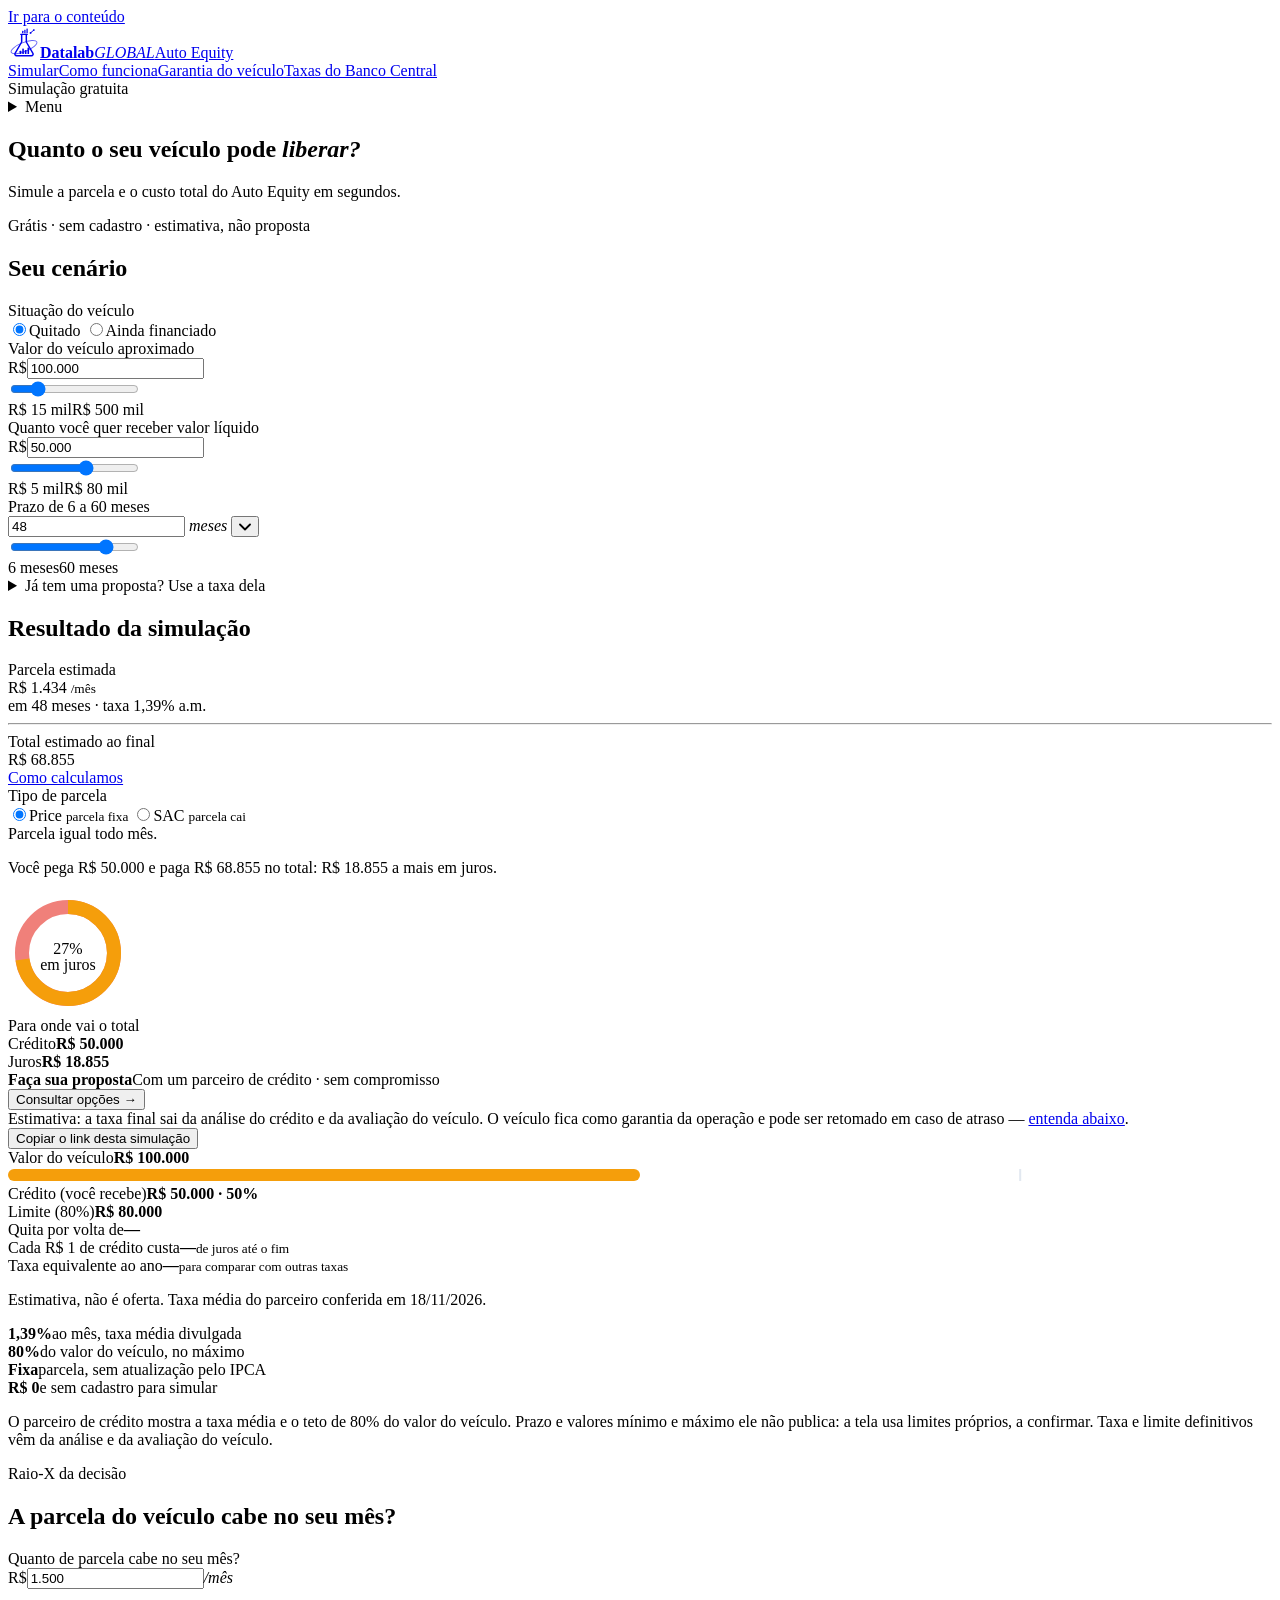
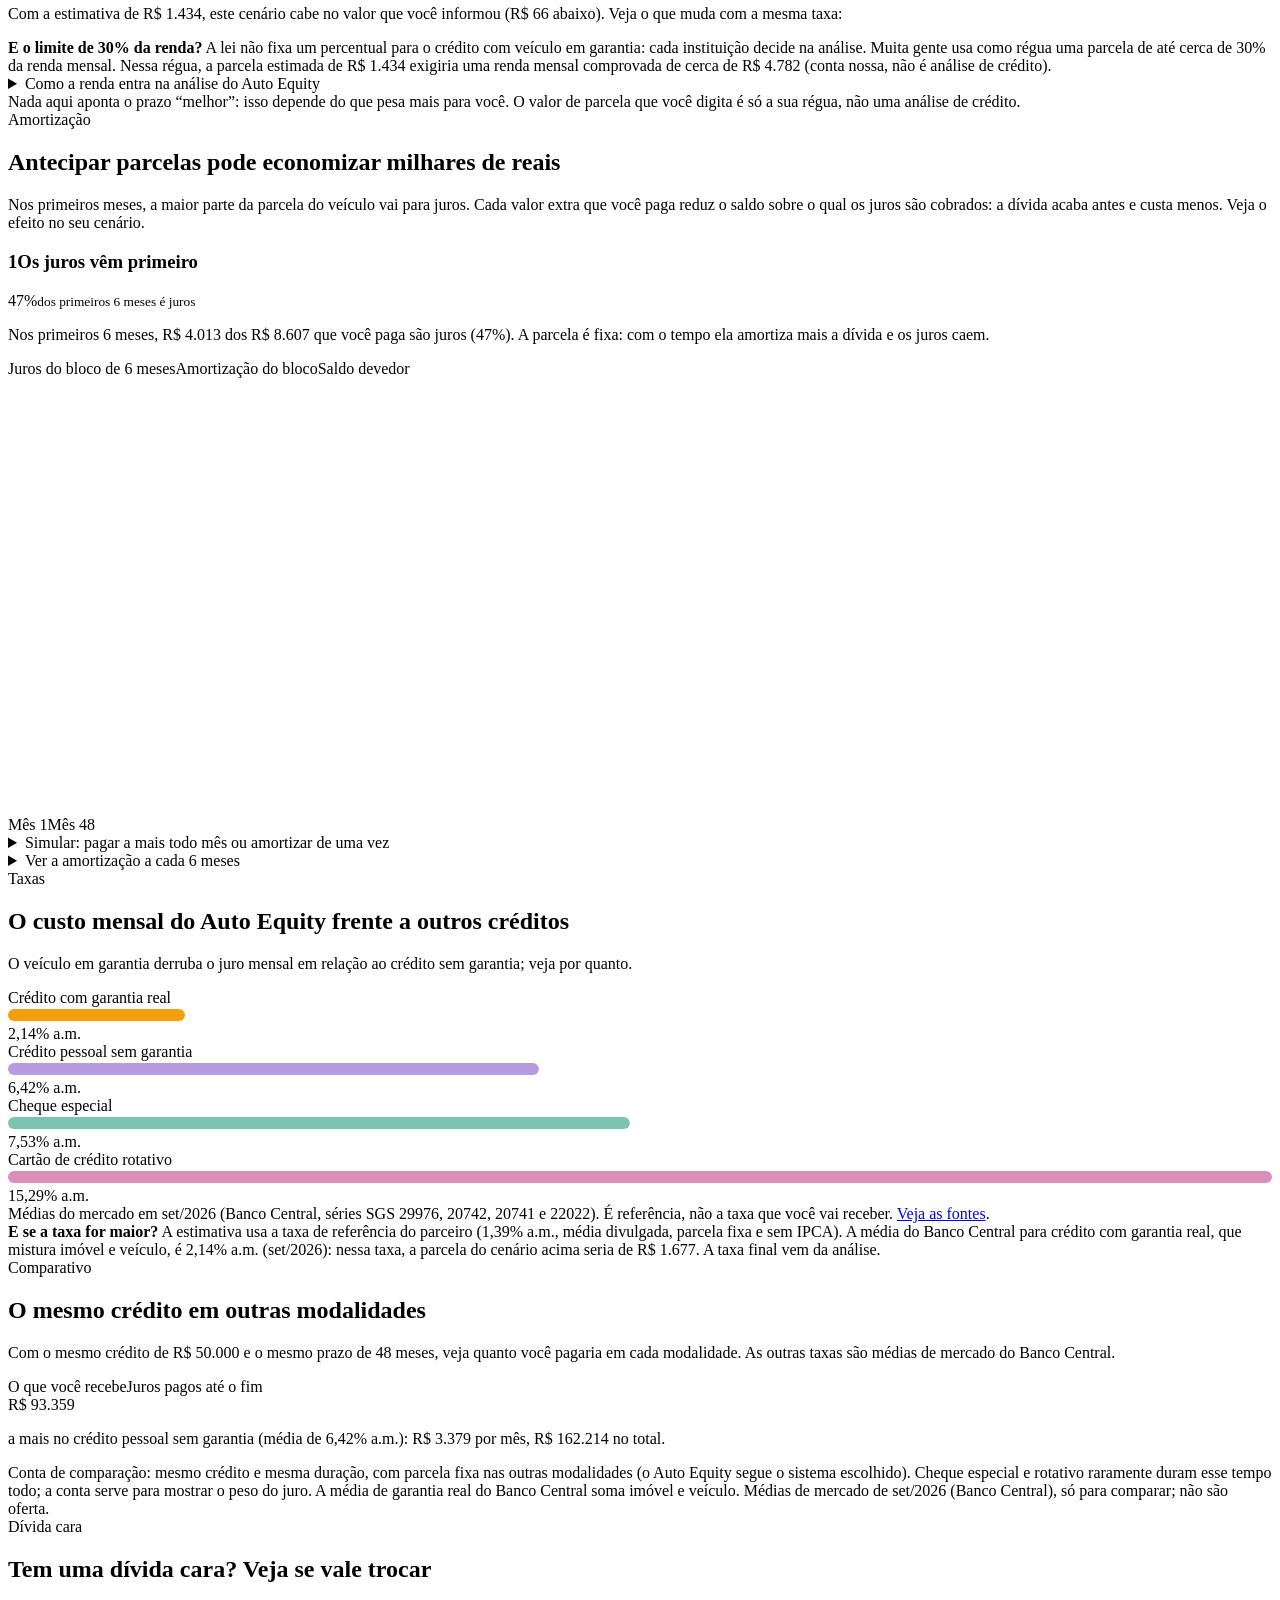
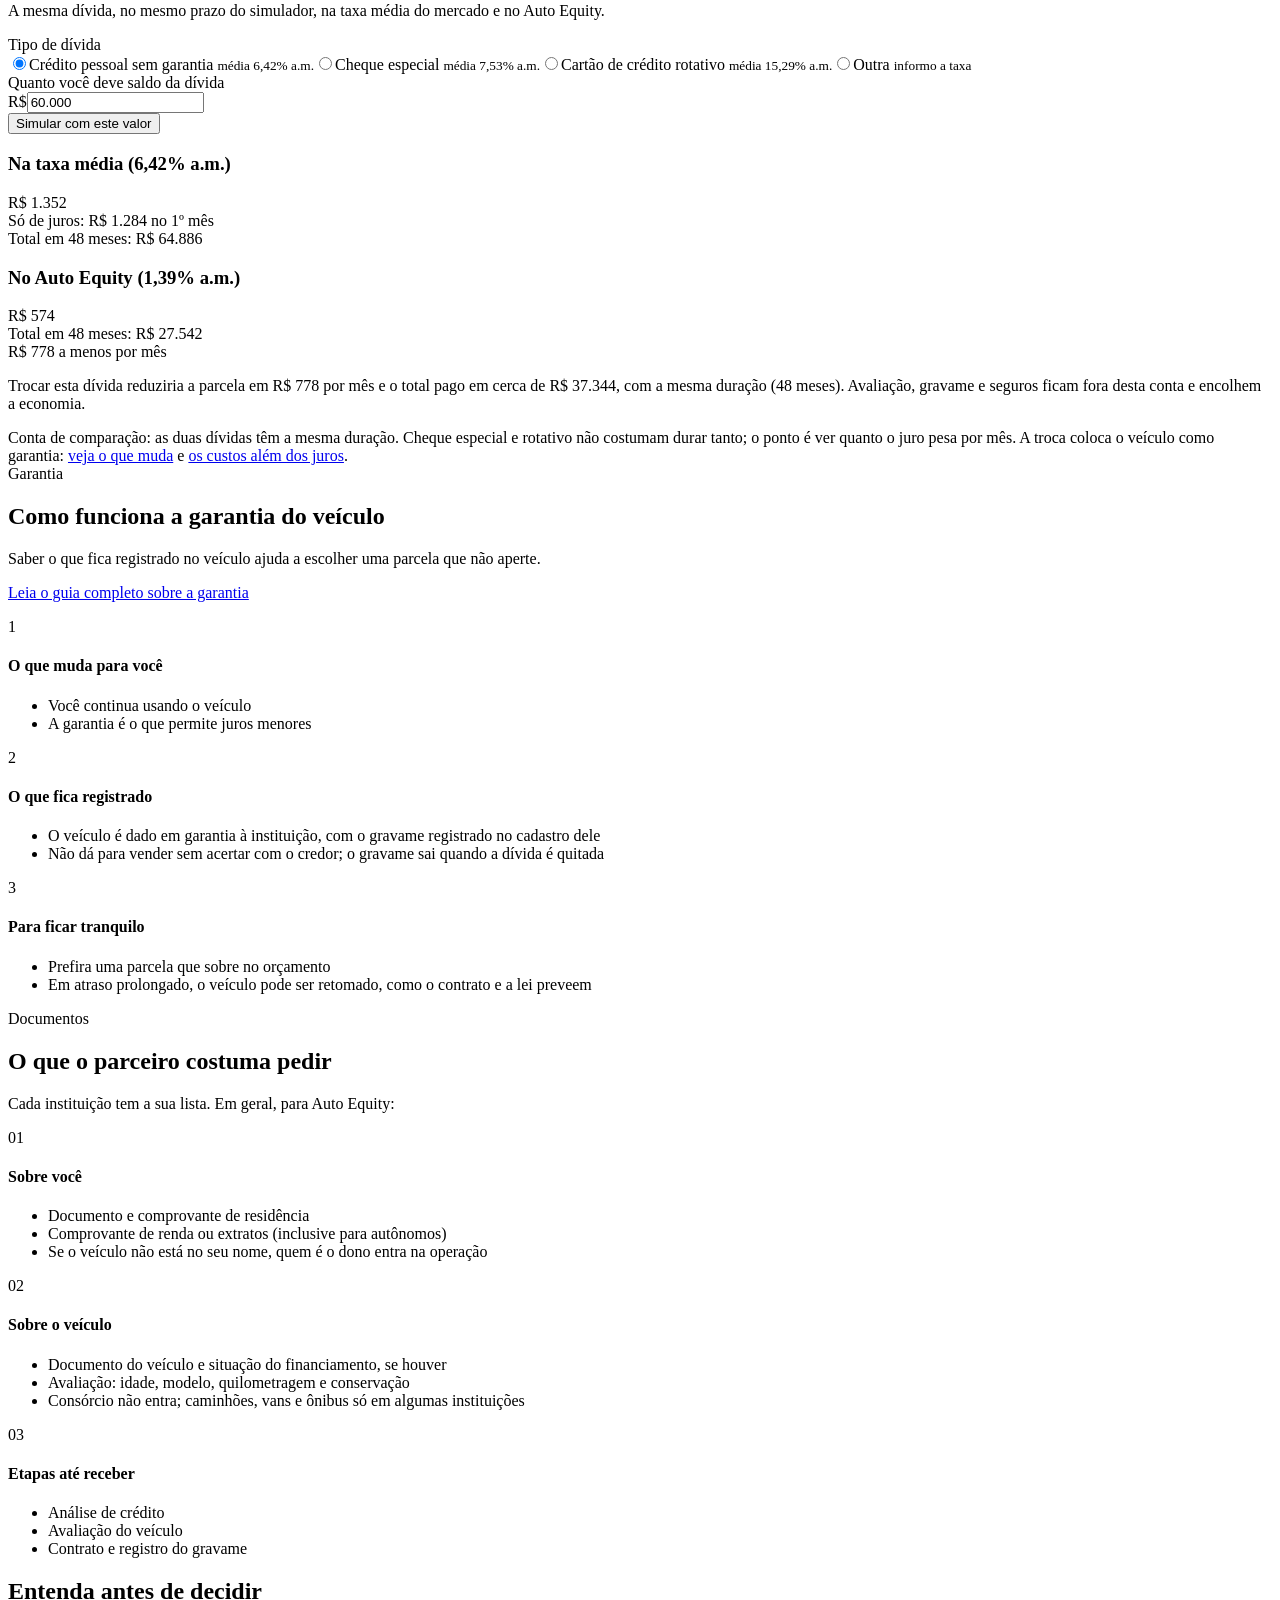
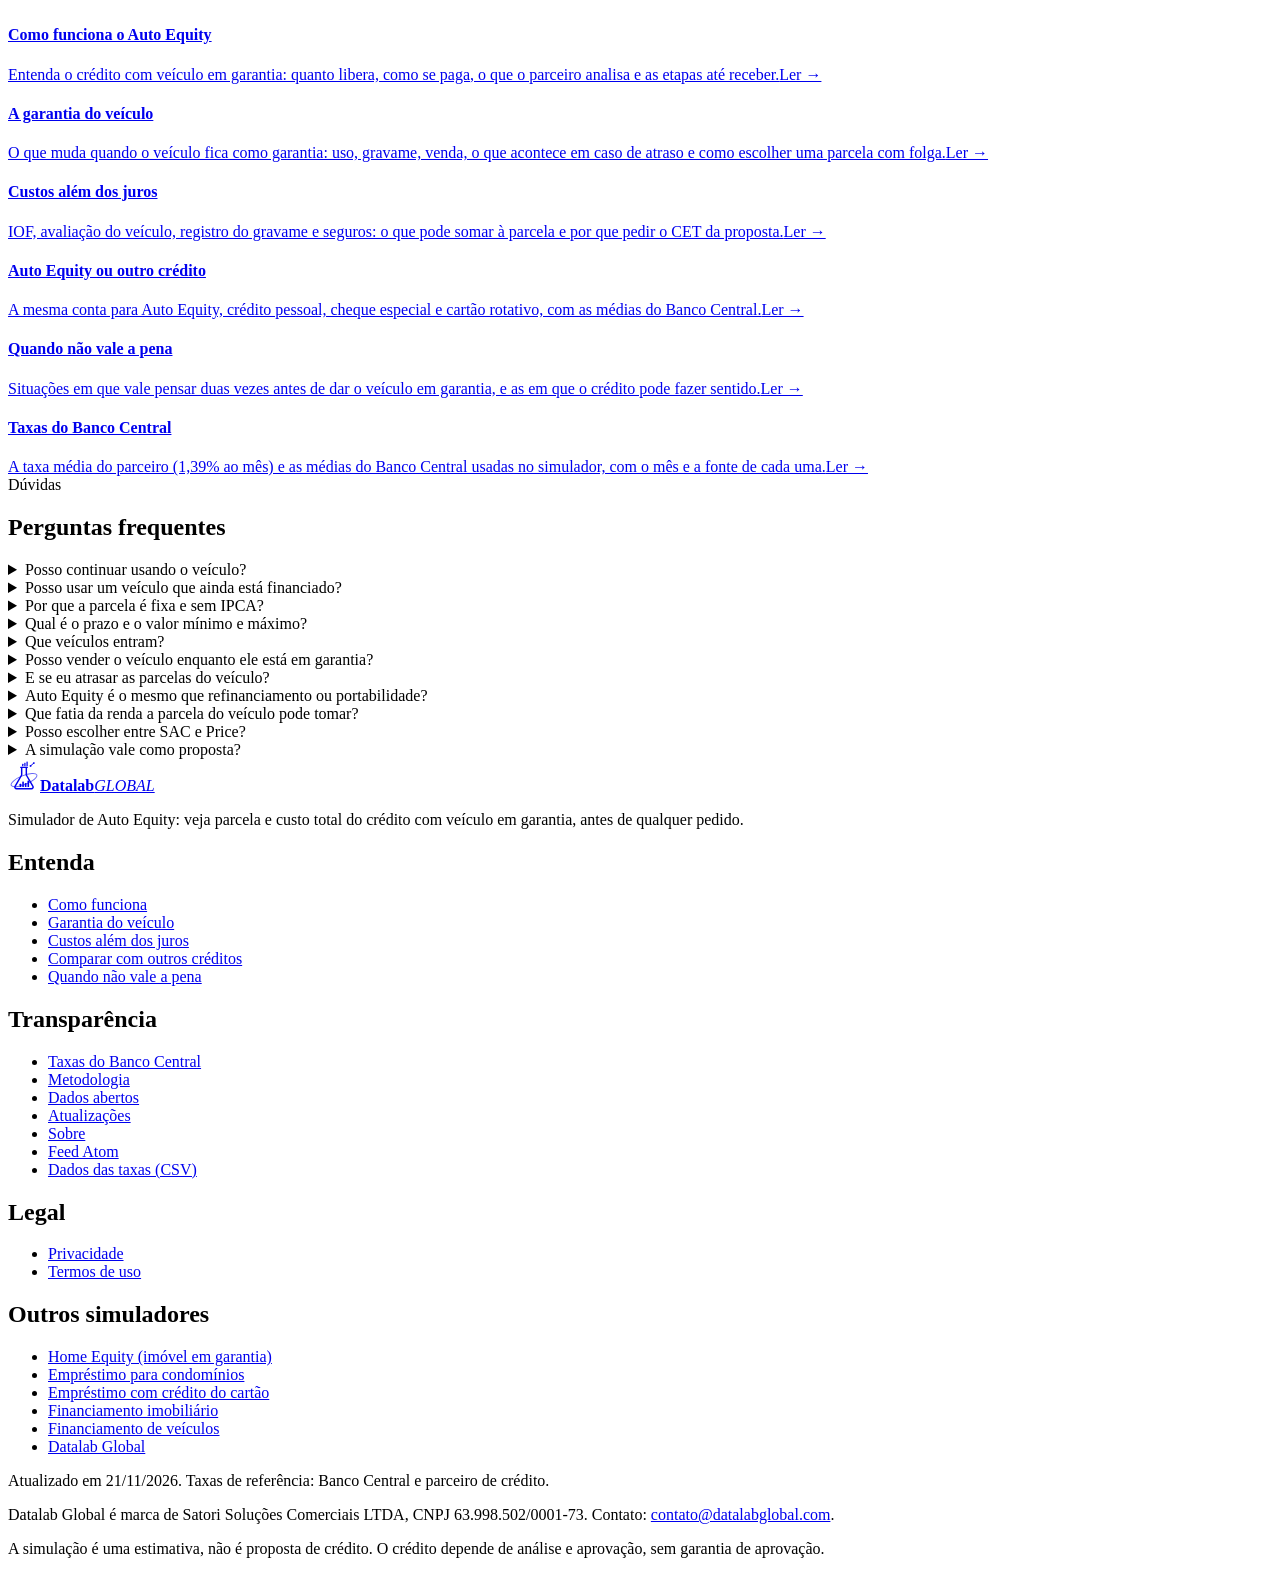
==== paginas_seo/index.html @ 66888e57 "Cabecalho: logo leva ao site principal e rotulo do produto leva a home do simulador Co-Authored-By: " ====
<!doctype html>
<html lang="pt-BR">
<head>
<meta charset="utf-8">
<meta name="viewport" content="width=device-width, initial-scale=1">
<title>Auto Equity: simule a parcela com seu veículo em garantia</title>
<meta name="description" content="Simule o Auto Equity (crédito com veículo em garantia): veja a parcela e o custo total estimados, até 80% do valor do veículo, parcela fixa. Grátis e sem cadastro.">
<meta name="robots" content="index,follow,max-image-preview:large">
<link rel="canonical" href="https://autoequity.datalabglobal.com/">
<link rel="icon" href="/favicon.ico?v=f9ea6b921e" sizes="any">
<link rel="icon" href="/favicon-32.png?v=f9ea6b921e" type="image/png" sizes="32x32">
<link rel="apple-touch-icon" href="/apple-touch-icon.png?v=f9ea6b921e">
<meta property="og:type" content="website">
<meta property="og:locale" content="pt_BR">
<meta property="og:site_name" content="Datalab Global">
<meta property="og:title" content="Auto Equity: simule a parcela com seu veículo em garantia">
<meta property="og:description" content="Simule o Auto Equity (crédito com veículo em garantia): veja a parcela e o custo total estimados, até 80% do valor do veículo, parcela fixa. Grátis e sem cadastro.">
<meta property="og:url" content="https://autoequity.datalabglobal.com/">
<meta property="og:image" content="https://autoequity.datalabglobal.com/og-image.png?v=e1bbc635d4">
<meta name="twitter:card" content="summary_large_image">
<meta name="twitter:title" content="Auto Equity: simule a parcela com seu veículo em garantia">
<meta name="twitter:description" content="Simule o Auto Equity (crédito com veículo em garantia): veja a parcela e o custo total estimados, até 80% do valor do veículo, parcela fixa. Grátis e sem cadastro.">
<meta name="twitter:image" content="https://autoequity.datalabglobal.com/og-image.png?v=e1bbc635d4">
<meta name="theme-color" content="#020617">
<link rel="preload" href="/fonts/playfair-display-latin.woff2" as="font" type="font/woff2" crossorigin>
<link rel="preload" href="/fonts/inter-latin.woff2" as="font" type="font/woff2" crossorigin>
<link rel="stylesheet" href="/styles.css?v=9fdbcbeb97">
<link rel="alternate" type="application/atom+xml" title="Auto Equity — Datalab Global" href="/feed.xml">
<script type="application/ld+json">{"@context": "https://schema.org", "@graph": [{"@type": "Organization", "@id": "https://autoequity.datalabglobal.com/#organizacao", "name": "Datalab Global", "legalName": "Satori Soluções Comerciais LTDA", "taxID": "63.998.502/0001-73", "url": "https://www.datalabglobal.com/", "email": "contato@datalabglobal.com", "logo": {"@type": "ImageObject", "url": "https://autoequity.datalabglobal.com/apple-touch-icon.png", "width": 180, "height": 180}}, {"@type": "WebSite", "@id": "https://autoequity.datalabglobal.com/#site", "url": "https://autoequity.datalabglobal.com/", "name": "Auto Equity — Datalab Global", "inLanguage": "pt-BR", "publisher": {"@id": "https://autoequity.datalabglobal.com/#organizacao"}}, {"@type": "WebApplication", "@id": "https://autoequity.datalabglobal.com/#app", "url": "https://autoequity.datalabglobal.com/", "name": "Simulador de Auto Equity", "description": "Simule o Auto Equity (crédito com veículo em garantia): veja a parcela e o custo total estimados, até 80% do valor do veículo, parcela fixa. Grátis e sem cadastro.", "inLanguage": "pt-BR", "applicationCategory": "FinanceApplication", "operatingSystem": "Any", "browserRequirements": "Requires JavaScript", "isAccessibleForFree": true, "offers": {"@type": "Offer", "price": "0", "priceCurrency": "BRL"}, "publisher": {"@id": "https://autoequity.datalabglobal.com/#organizacao"}}]}</script>
<script type="application/ld+json">{"@context": "https://schema.org", "@type": "FAQPage", "mainEntity": [{"@type": "Question", "name": "Posso continuar usando o veículo?", "acceptedAnswer": {"@type": "Answer", "text": "Sim. No Auto Equity o veículo fica como garantia, mas você continua usando: dirigindo, trabalhando com ele, conforme o contrato. O que muda é o registro da garantia (o gravame) no cadastro do veículo, que sai quando a dívida é quitada. Veja como funciona a garantia."}}, {"@type": "Question", "name": "Posso usar um veículo que ainda está financiado?", "acceptedAnswer": {"@type": "Answer", "text": "Em geral é possível, conforme a instituição: o novo crédito liquida o financiamento do carro e o que sobra fica com você. Por isso o simulador tem a opção \"Ainda financiado\": o saldo entra no total do crédito e conta para o limite de 80% do valor do veículo. Veículo de consórcio não entra."}}, {"@type": "Question", "name": "Por que a parcela é fixa e sem IPCA?", "acceptedAnswer": {"@type": "Answer", "text": "Porque o simulador parte da taxa média que o parceiro divulga para veículo em garantia, 1,39% ao mês, que não vem somada ao IPCA. A parcela é igual do primeiro ao último mês (tabela Price). A proposta real traz a taxa, o sistema e o CET: confira lá, porque a taxa que você recebe pode ser menor ou maior que a média."}}, {"@type": "Question", "name": "Qual é o prazo e o valor mínimo e máximo?", "acceptedAnswer": {"@type": "Answer", "text": "O parceiro não divulga o prazo máximo nem o valor mínimo e máximo do crédito. Por isso a tela usa limites conservadores, só da interface e a confirmar: prazo de 6 a 60 meses e crédito de R$ 5.000 a R$ 200.000. A proposta mostra o que vale para o seu caso."}}, {"@type": "Question", "name": "Que veículos entram?", "acceptedAnswer": {"@type": "Answer", "text": "Quem decide é a instituição, na avaliação: idade, modelo, quilometragem e conservação mudam o valor e o limite. Veículo de consórcio não entra, e caminhões, vans e ônibus só são aceitos por algumas instituições."}}, {"@type": "Question", "name": "Posso vender o veículo enquanto ele está em garantia?", "acceptedAnswer": {"@type": "Answer", "text": "Não sem acertar antes com o credor: o gravame impede a transferência normal. Para vender, em geral é preciso quitar a dívida ou combinar a troca da garantia com a instituição. Veja a garantia do veículo."}}, {"@type": "Question", "name": "E se eu atrasar as parcelas do veículo?", "acceptedAnswer": {"@type": "Answer", "text": "Cada dia de atraso gera os encargos do contrato e, se a dívida não for regularizada, a lei prevê um procedimento que pode chegar à retomada e à venda do veículo dado em garantia. Por isso a parcela deve sobrar no orçamento, e não apenas caber. Detalhes em Garantia do veículo."}}, {"@type": "Question", "name": "Auto Equity é o mesmo que refinanciamento ou portabilidade?", "acceptedAnswer": {"@type": "Answer", "text": "Não. No refinanciamento do veículo, o novo crédito quita o saldo do financiamento e libera a diferença; é o que a opção \"Ainda financiado\" do simulador calcula. Portabilidade é transferir uma dívida que já existe para outro credor, normalmente em busca de taxa menor. Já o Auto Equity, também chamado de empréstimo com garantia de veículo, é um crédito novo com o veículo em garantia. Veja a comparação."}}, {"@type": "Question", "name": "Que fatia da renda a parcela do veículo pode tomar?", "acceptedAnswer": {"@type": "Answer", "text": "A lei não fixa um percentual para o crédito com veículo em garantia: cada instituição decide na análise de crédito, e o parceiro não divulga o dele. Muita gente usa como régua uma parcela de até cerca de 30% da renda mensal. Entram na conta a renda comprovada, outras dívidas, o histórico de crédito e a avaliação do veículo. Veja como funciona."}}, {"@type": "Question", "name": "Posso escolher entre SAC e Price?", "acceptedAnswer": {"@type": "Answer", "text": "Sim, aqui você alterna: no Price a parcela é igual do início ao fim; no SAC ela começa mais alta e diminui mês a mês, e o total de juros é menor. A taxa de referência é a mesma nos dois. Quais sistemas existem de fato, e a que taxa, só a proposta do parceiro diz."}}, {"@type": "Question", "name": "A simulação vale como proposta?", "acceptedAnswer": {"@type": "Answer", "text": "Não. É uma estimativa feita com taxa de referência, sem consultar você nem o veículo. A taxa, o limite e o prazo finais saem da análise de crédito e da avaliação do veículo."}}]}</script>
<script defer src="https://cloud.umami.is/script.js" data-website-id="ba3c0b88-59e8-47dd-866d-0b05e5e7dae9"></script>
</head>
<body>
<a href="#conteudo" class="skip">Ir para o conteúdo</a>
<header class="top">
  <div class="wrap">
    <span class="bk"><a href="https://www.datalabglobal.com/" class="brand" aria-label="Datalab Global, site principal"><span class="tile"><svg viewBox="0 0 44 44" width="32" height="32" fill="none" stroke="currentColor" stroke-linecap="round" stroke-linejoin="round" aria-hidden="true"><ellipse cx="22" cy="29" rx="19" ry="6.2" transform="rotate(-22 22 29)" stroke-width="1.3" opacity=".6"/><path d="M17.5 11.5h9M18.8 11.5V22L9.7 37.6a2.3 2.3 0 0 0 2 3.4h20.6a2.3 2.3 0 0 0 2-3.4L25.2 22V11.5" stroke-width="2"/><g fill="currentColor" stroke="none"><rect x="16" y="34" width="2.2" height="4.6" rx=".6"/><rect x="19.6" y="31" width="2.2" height="7.6" rx=".6"/><rect x="23.2" y="33" width="2.2" height="5.6" rx=".6"/><rect x="26.8" y="29.5" width="2.2" height="9.1" rx=".6"/><rect x="19.4" y="6.6" width="1.7" height="3.4" rx=".5"/><rect x="22.4" y="5" width="1.7" height="5" rx=".5"/><rect x="25.4" y="3.6" width="1.7" height="6.4" rx=".5"/><circle cx="31" cy="9.5" r="1.3"/><circle cx="35.5" cy="5.6" r="1.3"/></g><path d="M31 9.5l4.5-3.9" stroke-width="1.3"/></svg></span><span class="wm"><b>Datalab</b><i>GLOBAL</i></span></a><a href="/" class="prod" aria-label="Auto Equity, página inicial do simulador">Auto Equity</a></span>
    <nav class="m" aria-label="Principal"><a href="/#simulador">Simular</a><a href="/como-funciona">Como funciona</a><a href="/garantia-do-veiculo">Garantia do veículo</a><a href="/taxas-de-referencia">Taxas do Banco Central</a></nav>
    <div class="free"><span class="dot"></span>Simulação gratuita</div>
    <details class="menu">
      <summary>Menu</summary>
      <nav aria-label="Menu"><a href="/#simulador">Simular</a><a href="/como-funciona">Como funciona</a><a href="/garantia-do-veiculo">Garantia do veículo</a><a href="/custos-alem-dos-juros">Custos além dos juros</a><a href="/auto-equity-ou-outro-credito">Comparar com outros créditos</a><a href="/quando-nao-vale-a-pena">Quando não vale a pena</a><a href="/taxas-de-referencia">Taxas do Banco Central</a><a href="/metodologia">Metodologia</a><a href="/dados-abertos">Dados abertos</a><a href="/atualizacoes">Atualizações</a><a href="/sobre">Sobre</a></nav>
    </details>
  </div>
</header>

<main id="conteudo" class="wrap">
  <section class="hero">
    <h1>Quanto o seu veículo pode <em>liberar?</em></h1>
    <p>Simule a parcela e o custo total do Auto Equity em segundos.</p>
    <div class="fine">Grátis · sem cadastro · estimativa, não proposta</div>
  </section>

  <div class="grid" id="simulador">
    <section class="panel" aria-labelledby="t-cenario">
      <h2 id="t-cenario">Seu cenário</h2>
      <div class="f">
        <div class="lb" id="lb-situacao">Situação do veículo</div>
        <div class="seg" role="radiogroup" aria-labelledby="lb-situacao">
          <input type="radio" name="situacao" id="sit-quitado" value="quitado" checked><label for="sit-quitado">Quitado</label>
          <input type="radio" name="situacao" id="sit-financiado" value="financiado"><label for="sit-financiado">Ainda financiado</label>
        </div>
      </div>
      <div class="f">
        <label for="campo-veiculo">Valor do veículo <span>aproximado</span></label>
        <div class="inp"><span class="pre">R$</span><input id="campo-veiculo" type="text" inputmode="numeric" autocomplete="off" value="100.000" class="num"></div>
        <input id="range-veiculo" type="range" aria-label="Valor do veículo, controle deslizante" min="15000" max="500000" step="5000" value="100000">
        <div class="slabel"><span>R$ 15 mil</span><span>R$ 500 mil</span></div>
      </div>
      <div class="f" id="bloco-saldo" hidden>
        <label for="campo-saldo">Saldo devedor do financiamento <span>quanto falta pagar</span></label>
        <div class="inp"><span class="pre">R$</span><input id="campo-saldo" type="text" inputmode="numeric" autocomplete="off" value="0" class="num"></div>
        <div class="hint">Se o carro ainda está financiado, o novo crédito liquida esse saldo e o restante cai na sua conta.</div>
      </div>
      <div class="f">
        <label for="campo-receber">Quanto você quer receber <span>valor líquido</span></label>
        <div class="inp"><span class="pre">R$</span><input id="campo-receber" type="text" inputmode="numeric" autocomplete="off" value="50.000" class="num"></div>
        <input id="range-receber" type="range" aria-label="Quanto você quer receber, controle deslizante" min="5000" max="80000" step="1000" value="50000">
        <div class="slabel"><span id="min-receber">R$ 5 mil</span><span id="max-receber">R$ 80 mil</span></div>
        <div class="hint warn" id="msg-ajuste" hidden></div>
      </div>
      <div class="f">
        <label for="campo-prazo">Prazo <span>de 6 a 60 meses</span></label>
        <div class="inp combo" id="combo-prazo">
          <input id="campo-prazo" type="text" inputmode="numeric" autocomplete="off" value="48" class="num" role="combobox" aria-autocomplete="none" aria-expanded="false" aria-controls="lista-prazo" aria-describedby="msg-prazo" aria-label="Prazo em meses: escolha na lista ou digite">
          <em>meses</em>
          <button type="button" class="caret" id="btn-prazo" aria-label="Abrir a lista de prazos" aria-haspopup="listbox" aria-controls="lista-prazo"><svg viewBox="0 0 12 8" width="12" height="8" aria-hidden="true"><path d="M1 1.5l5 5 5-5" fill="none" stroke="currentColor" stroke-width="1.8" stroke-linecap="round" stroke-linejoin="round"/></svg></button>
          <ul class="opts" id="lista-prazo" role="listbox" aria-label="Prazos disponíveis" hidden></ul>
        </div>
        <input id="range-prazo" type="range" aria-label="Prazo em meses, controle deslizante" min="6" max="60" step="1" value="48">
        <div class="slabel"><span>6 meses</span><span>60 meses</span></div>
        <div class="hint warn" id="msg-prazo" hidden></div>
      </div>
      <details class="outra" id="det-taxa">
        <summary>Já tem uma proposta? Use a taxa dela</summary>
        <div class="oi">
          <label for="campo-taxa-prop">Taxa da proposta <span>% ao mês</span></label>
          <div class="inp"><input id="campo-taxa-prop" type="text" inputmode="decimal" autocomplete="off" placeholder="ex.: 1,39" class="num" aria-describedby="msg-taxa-prop"><em>% a.m.</em></div>
          <div class="hint" id="msg-taxa-prop">Deixe em branco para usar a taxa de referência. Digite a taxa mensal da proposta, como está.</div>
        </div>
      </details>
    </section>

    <section class="panel resp" id="resultado" aria-labelledby="t-resultado" aria-live="polite">
      <h2 class="kicker kres" id="t-resultado">Resultado da simulação</h2>
      <div class="res">
        <div>
          <div class="kicker" id="r-kicker">Parcela estimada</div>
          <div class="big num"><span id="r-parcela">R$ 1.434</span> <small>/mês</small></div>
          <div class="dim" id="r-sub">em 48 meses · taxa 1,39% a.m.</div>
          <div class="dim ult" id="r-ultima" hidden></div>
          <hr class="sep">
          <div class="dim lab">Total estimado ao final</div>
          <div class="mid num" id="r-total">R$ 68.855</div>
          <div class="dim"><a href="/metodologia">Como calculamos</a></div>
        </div>
        <div class="ctx sis">
          <div class="t" id="lb-sistema">Tipo de parcela</div>
          <div class="seg s2" role="radiogroup" aria-labelledby="lb-sistema">
            <input type="radio" name="sistema" id="sis-price" value="price" checked><label for="sis-price">Price <small>parcela fixa</small></label>
            <input type="radio" name="sistema" id="sis-sac" value="sac"><label for="sis-sac">SAC <small>parcela cai</small></label>
          </div>
          <div class="hint" id="hint-sistema">Parcela igual todo mês.</div>
        </div>
      </div>
      <div class="callout"><p id="r-resumo">Você pega R$ 50.000 e paga R$ 68.855 no total: R$ 18.855 a mais em juros.</p></div>
      <div class="rosca">
        <svg viewBox="0 0 120 120" width="120" height="120" role="img" id="rosca-svg" aria-label="Do total pago, 27% é juros">
          <circle cx="60" cy="60" r="46" fill="none" stroke="#f0807a" stroke-width="14"/>
          <circle id="rosca-cred" cx="60" cy="60" r="46" fill="none" stroke="#f59e0b" stroke-width="14" stroke-dasharray="209.9 289.03" transform="rotate(-90 60 60)"/>
          <text x="60" y="61" text-anchor="middle" class="rc-n" id="rosca-pct">27%</text>
          <text x="60" y="77" text-anchor="middle" class="rc-t">em juros</text>
        </svg>
        <div class="rc-l">
          <div class="kicker">Para onde vai o total</div>
          <div class="lg"><span><s></s>Crédito</span><b class="num" id="rosca-cred-v">R$ 50.000</b></div>
          <div class="lg"><span><s class="jr"></s>Juros</span><b class="num" id="rosca-juros-v">R$ 18.855</b></div>
        </div>
      </div>
      <div class="rodape-res">
        <div class="cta">
          <div><strong>Faça sua proposta</strong><span class="s">Com um parceiro de crédito · sem compromisso</span></div>
          <button type="button" class="btn" id="btn-cta">Consultar opções →</button>
        </div>
        <div class="fine2">Estimativa: a taxa final sai da análise do crédito e da avaliação do veículo. O veículo fica como garantia da operação e pode ser retomado em caso de atraso — <a href="#garantia">entenda abaixo</a>.</div>
        <div class="copiar"><button type="button" id="btn-copiar">Copiar o link desta simulação</button><span id="msg-copiado" role="status"></span></div>
      </div>
    </section>
  </div>

  <div class="uso" aria-label="Quanto do valor do veículo o crédito usa">
    <div class="uso-t"><span class="t">Valor do veículo</span><b class="v num" id="c-veiculo">R$ 100.000</b></div>
    <div class="uso-b"><svg class="bar" id="bar-ltv" width="100%" height="12" role="img" aria-label="Quanto do valor do veículo o crédito usa">
            <rect width="100%" height="12" rx="6" fill="rgba(255,255,255,.1)"/><rect id="bar-fill" width="50.0%" height="12" rx="6" fill="#f59e0b"/><rect id="bar-mark" x="80%" y="-3" width="2" height="18" fill="#e2e8f0"/>
          </svg></div>
    <div class="uso-l">
      <div class="lg"><span><s></s>Crédito (<span id="c-ltv-rot">você recebe</span>)</span><b class="num" id="c-credito">R$ 50.000 · 50%</b></div>
      <div class="lg"><span><s class="lim"></s><span id="c-limite-rot">Limite (80%)</span></span><b class="num" id="c-limite">R$ 80.000</b></div>
    </div>
  </div>

  <div class="kpis" aria-label="Três números para ler o custo">
    <div class="kp"><span class="t">Quita por volta de</span><b class="num" id="k-quita">—</b><small id="k-quita-s"></small></div>
    <div class="kp"><span class="t">Cada R$ 1 de crédito custa</span><b class="num" id="k-juro1">—</b><small>de juros até o fim</small></div>
    <div class="kp"><span class="t">Taxa equivalente ao ano</span><b class="num" id="k-aa">—</b><small id="k-aa-s">para comparar com outras taxas</small></div>
  </div>
  <p class="hint kpn" id="k-nota">Estimativa, não é oferta. Taxa média do parceiro conferida em 18/11/2026.</p>

  <section class="band fatos" aria-label="Condições divulgadas por um parceiro de crédito">
    <div class="fatos-g">
      <div><b class="num">1,39%</b><span>ao mês, taxa média divulgada</span></div>
      <div><b class="num">80%</b><span>do valor do veículo, no máximo</span></div>
      <div><b class="num">Fixa</b><span>parcela, sem atualização pelo IPCA</span></div>
      <div><b class="num">R$ 0</b><span>e sem cadastro para simular</span></div>
    </div>
    <p class="hint">O parceiro de crédito mostra a taxa média e o teto de 80% do valor do veículo. Prazo e valores mínimo e máximo ele não publica: a tela usa limites próprios, a confirmar. Taxa e limite definitivos vêm da análise e da avaliação do veículo.</p>
  </section>

  <section class="blk" aria-labelledby="t-raio">
    <div class="raio">
      <div class="hd">
        <div><div class="kicker">Raio-X da decisão</div><h2 id="t-raio">A parcela do veículo cabe no seu mês?</h2></div>
      </div>
      <div class="mini-in"><label for="campo-conforto">Quanto de parcela cabe no seu mês?</label><div class="inp"><span class="pre">R$</span><input id="campo-conforto" type="text" inputmode="numeric" autocomplete="off" value="1.500" class="num"><em>/mês</em></div></div>
      <p id="raio-texto">Com a estimativa de R$ 1.434, este cenário cabe no valor que você informou (R$ 66 abaixo). Veja o que muda com a mesma taxa:</p>
      <div class="alts" id="alts"></div>
      <div class="regra" id="regra-renda">
        <div class="rt"><b>E o limite de 30% da renda?</b> <span id="renda-texto">A lei não fixa um percentual para o crédito com veículo em garantia: cada instituição decide na análise. Muita gente usa como régua uma parcela de até cerca de 30% da renda mensal. Nessa régua, a parcela estimada de R$ 1.434 exigiria uma renda mensal comprovada de cerca de R$ 4.782 (conta nossa, não é análise de crédito).</span></div>
        <details class="rdet" id="det-renda">
          <summary>Como a renda entra na análise do Auto Equity</summary>
          <p>Nenhuma lei define um percentual de renda para o crédito com veículo em garantia. A política de crédito de cada instituição decide, caso a caso, e o parceiro não informa o dele.</p>
<p>A régua mais comum no mercado é a parcela de até cerca de <b>30% da renda mensal</b> (algumas instituições aceitam um pouco mais). É costume de bancos, citado no crédito em geral; não achamos norma própria do Auto Equity que a exija. Neste simulador ela só serve de referência para estimar a renda que a parcela pede.</p>
<p>O que costuma entrar na análise:</p>
<ul><li>renda comprovada (o parceiro costuma pedir comprovação, inclusive de autônomos);</li><li>outras dívidas e parcelas já em andamento;</li><li>histórico de crédito e restrições no seu nome;</li><li>valor de avaliação, idade, modelo, quilometragem e conservação do veículo: a avaliação define o limite, de até 80% do valor;</li><li>valor e prazo do crédito.</li></ul>
<p>Como todos esses itens pesam, a parcela que cabe no seu caso pode ficar abaixo ou acima de 30% da renda. Prefira uma parcela que deixe sobra no orçamento.</p>

        </details>
      </div>
      <div class="hint">Nada aqui aponta o prazo “melhor”: isso depende do que pesa mais para você. O valor de parcela que você digita é só a sua régua, não uma análise de crédito.</div>
    </div>
  </section>

  <section class="blk amsec" id="amortizacao" aria-labelledby="t-amort">
    <div class="kicker">Amortização</div>
    <h2 id="t-amort">Antecipar parcelas pode economizar milhares de reais</h2>
    <p class="lead amlead">Nos primeiros meses, a maior parte da parcela do veículo vai para juros. Cada valor extra que você paga reduz o saldo sobre o qual os juros são cobrados: a dívida acaba antes e custa menos. Veja o efeito no seu cenário.</p>

    <div class="split amwhy">
      <div class="split-t">
        <h3 class="sub"><span class="n" aria-hidden="true">1</span>Os juros vêm primeiro</h3>
        <div class="giga num"><span id="amort-pct">47%</span><small id="amort-pct-rot">dos primeiros 6 meses é juros</small></div>
        <p class="lead" id="amort-resumo">Nos primeiros 6 meses, R$ 4.013 dos R$ 8.607 que você paga são juros (47%). A parcela é fixa: com o tempo ela amortiza mais a dívida e os juros caem.</p>
      </div>
      <div class="panel graf">
        <div class="leg">
          <span><s class="jr"></s>Juros do bloco de 6 meses</span><span><s></s>Amortização do bloco</span><span><s class="ln"></s>Saldo devedor</span>
        </div>
        <svg id="amort-graf" viewBox="0 0 640 220" preserveAspectRatio="none" role="img" aria-label="Gráfico: juros e amortização de cada bloco de 6 meses e saldo devedor"></svg>
        <div class="eixo"><span>Mês 1</span><span id="amort-fim">Mês 48</span></div>
      </div>
    </div>

    <details class="amort amsim" id="det-amsim">
      <summary>Simular: pagar a mais todo mês ou amortizar de uma vez</summary>
    <div class="panel amx">
      <h3 class="sub"><span class="n" aria-hidden="true">2</span>Amortização: quanto você poupa pagando a mais</h3>
      <p class="amsub">Escolha o valor e o momento. Quanto mais cedo, maior a economia.</p>
      <div class="amin">
        <div class="f">
          <label for="campo-extra">Pagar a mais todo mês <span>além da parcela</span></label>
          <div class="inp"><span class="pre">R$</span><input id="campo-extra" type="text" inputmode="numeric" autocomplete="off" value="200" class="num"><em>/mês</em></div>
        </div>
        <div class="f">
          <label for="campo-unico">Amortização única <span>um valor de uma vez</span></label>
          <div class="inp"><span class="pre">R$</span><input id="campo-unico" type="text" inputmode="numeric" autocomplete="off" value="5.000" class="num"></div>
        </div>
        <div class="f">
          <label for="range-quando">Quando fazer a única <span id="quando-rot">depois da 6ª parcela</span></label>
          <input id="range-quando" type="range" min="0" max="47" step="1" value="6" aria-describedby="quando-rot">
        </div>
      </div>
      <div class="amcards" id="am-cartoes"></div>
      <p class="qtxt" id="am-texto"></p>
    </div>

    <div class="panel graf amtempo">
      <h3 class="sub"><span class="n" aria-hidden="true">3</span>O mesmo valor, em momentos diferentes</h3>
      <p class="amsub" id="am-tempo-txt"></p>
      <svg id="am-tempo" viewBox="0 0 640 150" preserveAspectRatio="none" role="img" aria-label="Gráfico: economia de juros conforme o momento da amortização única"></svg>
      <div class="eixo"><span>Logo no início</span><span id="am-tempo-fim">Depois da 47ª parcela</span></div>
    </div>

    <div class="amdicas">
      <div class="amd"><h4>Prazo ou parcela?</h4><p>Encurtar o prazo é o que mais corta juros, porque as parcelas do final desaparecem. Baixar a parcela, em troca, alivia o orçamento mensal. Decida pelo que o seu momento pede.</p></div>
      <div class="amd"><h4>Veja o que o contrato diz</h4><p>Antes de adiantar dinheiro, pergunte à instituição como se pede a amortização, se existe valor mínimo ou tarifa e se o abatimento diminui o prazo ou a parcela. O Código de Defesa do Consumidor (art. 52, § 2º) garante a redução proporcional dos juros na liquidação antecipada; veja como o seu contrato trata isso.</p></div>
      <div class="amd"><h4>Compare com outro uso do dinheiro</h4><p>Adiantar parcelas rende, na prática, a taxa da dívida: <b id="am-taxa-aa">18,02%</b> ao ano neste cenário. Compare com o que esse dinheiro faria em outra aplicação, depois dos impostos, e guarde uma reserva de emergência antes de antecipar. Isto não é recomendação de investimento.</p></div>
    </div>

    </details>

    <details class="amort" id="det-amort">
      <summary>Ver a amortização a cada 6 meses</summary>
      <div class="tw"><table id="tab-amort">
        <caption id="amort-cap">Parcela fixa: juros, amortização e saldo devedor no fim de cada bloco de 6 meses</caption>
        <thead><tr><th scope="col">Meses</th><th scope="col">Juros</th><th scope="col">Amortização</th><th scope="col">Saldo devedor</th></tr></thead>
        <tbody id="amort-corpo"><tr><th scope="row">1 a 6</th><td>R$ 4.013</td><td>R$ 4.594</td><td>R$ 45.406</td></tr><tr><th scope="row">7 a 12</th><td>R$ 3.616</td><td>R$ 4.991</td><td>R$ 40.415</td></tr><tr><th scope="row">13 a 18</th><td>R$ 3.185</td><td>R$ 5.422</td><td>R$ 34.994</td></tr><tr><th scope="row">19 a 24</th><td>R$ 2.717</td><td>R$ 5.890</td><td>R$ 29.104</td></tr><tr><th scope="row">25 a 30</th><td>R$ 2.208</td><td>R$ 6.398</td><td>R$ 22.705</td></tr><tr><th scope="row">31 a 36</th><td>R$ 1.656</td><td>R$ 6.951</td><td>R$ 15.754</td></tr><tr><th scope="row">37 a 42</th><td>R$ 1.056</td><td>R$ 7.551</td><td>R$ 8.203</td></tr><tr><th scope="row">43 a 48</th><td>R$ 404</td><td>R$ 8.203</td><td>R$ 0</td></tr></tbody>
        <tfoot id="amort-rodape"><tr><th scope="row">Total</th><td>R$ 18.855</td><td>R$ 50.000</td><td></td></tr></tfoot>
      </table></div>
      <div class="hint" id="amort-nota">A conta usa a taxa de 1,39% ao mês, com parcela fixa e sem IPCA. Não inclui IOF, avaliação do veículo, registro do gravame nem seguros.</div>
    </details>
  </section>

  <section class="blk" aria-labelledby="t-cmp">
    <div class="kicker">Taxas</div>
    <h2 id="t-cmp">O custo mensal do Auto Equity frente a outros créditos</h2>
    <p class="lead">O veículo em garantia derruba o juro mensal em relação ao crédito sem garantia; veja por quanto.</p>
    <div class="panel"><div class="cmp"><div class="r us"><span>Crédito com garantia real</span><svg width="100%" height="12" role="img" aria-label="Crédito com garantia real: 2,14% ao mês"><rect width="100%" height="12" rx="6" fill="rgba(255,255,255,.07)"/><rect width="14.0%" height="12" rx="6" fill="#f59e0b"/></svg><span class="vv num">2,14% a.m.</span></div><div class="r"><span>Crédito pessoal sem garantia</span><svg width="100%" height="12" role="img" aria-label="Crédito pessoal sem garantia: 6,42% ao mês"><rect width="100%" height="12" rx="6" fill="rgba(255,255,255,.07)"/><rect width="42.0%" height="12" rx="6" fill="#b69be0"/></svg><span class="vv num">6,42% a.m.</span></div><div class="r"><span>Cheque especial</span><svg width="100%" height="12" role="img" aria-label="Cheque especial: 7,53% ao mês"><rect width="100%" height="12" rx="6" fill="rgba(255,255,255,.07)"/><rect width="49.2%" height="12" rx="6" fill="#7dc4b0"/></svg><span class="vv num">7,53% a.m.</span></div><div class="r"><span>Cartão de crédito rotativo</span><svg width="100%" height="12" role="img" aria-label="Cartão de crédito rotativo: 15,29% ao mês"><rect width="100%" height="12" rx="6" fill="rgba(255,255,255,.07)"/><rect width="100.0%" height="12" rx="6" fill="#d98fb8"/></svg><span class="vv num">15,29% a.m.</span></div></div><div class="hint">Médias do mercado em set/2026 (Banco Central, séries SGS 29976, 20742, 20741 e 22022). É referência, não a taxa que você vai receber. <a href="/taxas-de-referencia">Veja as fontes</a>.</div></div>
    <div class="note" id="nota-taxa"><b>E se a taxa for maior?</b> <span id="nota-taxa-texto">A estimativa usa a taxa de referência do parceiro (1,39% a.m., média divulgada, parcela fixa e sem IPCA). A média do Banco Central para crédito com garantia real, que mistura imóvel e veículo, é 2,14% a.m. (set/2026): nessa taxa, a parcela do cenário acima seria de R$ 1.677. A taxa final vem da análise.</span></div>
  </section>

  <section class="blk" aria-labelledby="t-cmpmod">
    <div class="kicker">Comparativo</div>
    <h2 id="t-cmpmod">O mesmo crédito em outras modalidades</h2>
    <p class="lead" id="cm-lead">Com o mesmo crédito de R$ 50.000 e o mesmo prazo de 48 meses, veja quanto você pagaria em cada modalidade. As outras taxas são médias de mercado do Banco Central.</p>
    <div class="panel cmpx">
      <div class="cmleg"><span><s class="cr"></s>O que você recebe</span><span><s class="jr2"></s>Juros pagos até o fim</span></div>
      <div class="cmrows" id="cm-linhas"></div>
      <div class="cmgap">
        <div class="gv num" id="cm-gap-v">R$ 93.359</div>
        <p id="cm-gap">a mais no crédito pessoal sem garantia (média de 6,42% a.m.): R$ 3.379 por mês, R$ 162.214 no total.</p>
      </div>
    </div>
    <div class="hint" id="cm-nota">Conta de comparação: mesmo crédito e mesma duração, com parcela fixa nas outras modalidades (o Auto Equity segue o sistema escolhido). Cheque especial e rotativo raramente duram esse tempo todo; a conta serve para mostrar o peso do juro. A média de garantia real do Banco Central soma imóvel e veículo. Médias de mercado de set/2026 (Banco Central), só para comparar; não são oferta.</div>
  </section>

  <section class="band" aria-labelledby="t-quitar">
    <div class="kicker">Dívida cara</div>
    <h2 id="t-quitar">Tem uma dívida cara? Veja se vale trocar</h2>
    <p class="lead">A mesma dívida, no mesmo prazo do simulador, na taxa média do mercado e no Auto Equity.</p>
    <div class="qgrid">
      <div class="panel quitar">
        <div class="f">
          <div class="lb" id="lb-tipodiv">Tipo de dívida</div>
          <div class="seg s2" role="radiogroup" aria-labelledby="lb-tipodiv"><input type="radio" name="tipodiv" id="div-pessoal" value="pessoal" checked><label for="div-pessoal">Crédito pessoal sem garantia <small>média 6,42% a.m.</small></label><input type="radio" name="tipodiv" id="div-cheque" value="cheque"><label for="div-cheque">Cheque especial <small>média 7,53% a.m.</small></label><input type="radio" name="tipodiv" id="div-rotativo" value="rotativo"><label for="div-rotativo">Cartão de crédito rotativo <small>média 15,29% a.m.</small></label><input type="radio" name="tipodiv" id="div-outra" value="outra"><label for="div-outra">Outra <small>informo a taxa</small></label></div>
        </div>
        <div class="f">
          <label for="campo-divida">Quanto você deve <span>saldo da dívida</span></label>
          <div class="inp"><span class="pre">R$</span><input id="campo-divida" type="text" inputmode="numeric" autocomplete="off" value="60.000" class="num"></div>
        </div>
        <div class="f" id="bloco-taxa-div" hidden>
          <label for="campo-taxa-div">Taxa da sua dívida <span>% ao mês</span></label>
          <div class="inp"><input id="campo-taxa-div" type="text" inputmode="decimal" autocomplete="off" value="5" class="num"><em>% a.m.</em></div>
        </div>
        <div class="row2"><button type="button" class="ghost" id="btn-usar-divida">Simular com este valor</button></div>
      </div>
      <div class="panel qres">
        <div class="hint warn" id="q-aviso" hidden></div>
        <div class="alts dois" id="q-cartoes"><div class="alt"><h3>Na taxa média (6,42% a.m.)</h3><div class="p num">R$ 1.352</div><div class="d">Só de juros: R$ 1.284 no 1º mês<br>Total em 48 meses: R$ 64.886</div></div><div class="alt cur"><h3>No Auto Equity (1,39% a.m.)</h3><div class="p num">R$ 574</div><div class="d">Total em 48 meses: R$ 27.542<br><span class="dn">R$ 778 a menos por mês</span></div></div></div>
        <div class="qviz" id="q-grafico"></div>
        <p class="qtxt" id="q-texto">Trocar esta dívida reduziria a parcela em R$ 778 por mês e o total pago em cerca de R$ 37.344, com a mesma duração (48 meses). Avaliação, gravame e seguros ficam fora desta conta e encolhem a economia.</p>
      </div>
    </div>
    <div class="hint">Conta de comparação: as duas dívidas têm a mesma duração. Cheque especial e rotativo não costumam durar tanto; o ponto é ver quanto o juro pesa por mês. A troca coloca o veículo como garantia: <a href="/garantia-do-veiculo">veja o que muda</a> e <a href="/custos-alem-dos-juros">os custos além dos juros</a>.</div>
  </section>

  <section class="blk" id="garantia" aria-labelledby="t-gar">
    <div class="split gar">
      <div class="split-t">
        <div class="kicker">Garantia</div>
        <h2 id="t-gar">Como funciona a garantia do veículo</h2>
        <p class="lead">Saber o que fica registrado no veículo ajuda a escolher uma parcela que não aperte.</p>
        <p class="hint"><a href="/garantia-do-veiculo">Leia o guia completo sobre a garantia</a></p>
      </div>
      <div class="lista3">
        <div class="li3"><span class="n" aria-hidden="true">1</span><div><h4>O que muda para você</h4><ul><li>Você continua usando o veículo</li><li>A garantia é o que permite juros menores</li></ul></div></div>
        <div class="li3"><span class="n" aria-hidden="true">2</span><div><h4>O que fica registrado</h4><ul><li>O veículo é dado em garantia à instituição, com o gravame registrado no cadastro dele</li><li>Não dá para vender sem acertar com o credor; o gravame sai quando a dívida é quitada</li></ul></div></div>
        <div class="li3"><span class="n" aria-hidden="true">3</span><div><h4>Para ficar tranquilo</h4><ul><li>Prefira uma parcela que sobre no orçamento</li><li>Em atraso prolongado, o veículo pode ser retomado, como o contrato e a lei preveem</li></ul></div></div>
      </div>
    </div>
  </section>

  <section class="band" aria-labelledby="t-pede">
    <div class="kicker">Documentos</div>
    <h2 id="t-pede">O que o parceiro costuma pedir</h2>
    <p class="lead">Cada instituição tem a sua lista. Em geral, para Auto Equity:</p>
    <div class="steps">
      <div class="st"><span class="sn" aria-hidden="true">01</span><h4>Sobre você</h4><ul><li>Documento e comprovante de residência</li><li>Comprovante de renda ou extratos (inclusive para autônomos)</li><li>Se o veículo não está no seu nome, quem é o dono entra na operação</li></ul></div>
      <div class="st"><span class="sn" aria-hidden="true">02</span><h4>Sobre o veículo</h4><ul><li>Documento do veículo e situação do financiamento, se houver</li><li>Avaliação: idade, modelo, quilometragem e conservação</li><li>Consórcio não entra; caminhões, vans e ônibus só em algumas instituições</li></ul></div>
      <div class="st"><span class="sn" aria-hidden="true">03</span><h4>Etapas até receber</h4><ul><li>Análise de crédito</li><li>Avaliação do veículo</li><li>Contrato e registro do gravame</li></ul></div>
    </div>
  </section>

  <section class="blk" aria-labelledby="t-guias">
    <h2 id="t-guias">Entenda antes de decidir</h2>
    <div class="cols3"><a class="card" href="/como-funciona"><h4>Como funciona o Auto Equity</h4>Entenda o crédito com veículo em garantia: quanto libera, como se paga, o que o parceiro analisa e as etapas até receber.<span class="go">Ler →</span></a><a class="card" href="/garantia-do-veiculo"><h4>A garantia do veículo</h4>O que muda quando o veículo fica como garantia: uso, gravame, venda, o que acontece em caso de atraso e como escolher uma parcela com folga.<span class="go">Ler →</span></a><a class="card" href="/custos-alem-dos-juros"><h4>Custos além dos juros</h4>IOF, avaliação do veículo, registro do gravame e seguros: o que pode somar à parcela e por que pedir o CET da proposta.<span class="go">Ler →</span></a><a class="card" href="/auto-equity-ou-outro-credito"><h4>Auto Equity ou outro crédito</h4>A mesma conta para Auto Equity, crédito pessoal, cheque especial e cartão rotativo, com as médias do Banco Central.<span class="go">Ler →</span></a><a class="card" href="/quando-nao-vale-a-pena"><h4>Quando não vale a pena</h4>Situações em que vale pensar duas vezes antes de dar o veículo em garantia, e as em que o crédito pode fazer sentido.<span class="go">Ler →</span></a><a class="card" href="/taxas-de-referencia"><h4>Taxas do Banco Central</h4>A taxa média do parceiro (1,39% ao mês) e as médias do Banco Central usadas no simulador, com o mês e a fonte de cada uma.<span class="go">Ler →</span></a></div>
  </section>

  <section class="blk split faqs" aria-labelledby="t-faq">
    <div class="split-t">
      <div class="kicker">Dúvidas</div>
      <h2 id="t-faq">Perguntas frequentes</h2>
    </div>
    <div class="faq"><details><summary>Posso continuar usando o veículo?</summary><p>Sim. No Auto Equity o veículo fica como garantia, mas você continua usando: dirigindo, trabalhando com ele, conforme o contrato. O que muda é o registro da garantia (o gravame) no cadastro do veículo, que sai quando a dívida é quitada. Veja <a href="/garantia-do-veiculo">como funciona a garantia</a>.</p></details><details><summary>Posso usar um veículo que ainda está financiado?</summary><p>Em geral é possível, conforme a instituição: o novo crédito liquida o financiamento do carro e o que sobra fica com você. Por isso o simulador tem a opção "Ainda financiado": o saldo entra no total do crédito e conta para o limite de 80% do valor do veículo. Veículo de consórcio não entra.</p></details><details><summary>Por que a parcela é fixa e sem IPCA?</summary><p>Porque o simulador parte da taxa média que o parceiro divulga para veículo em garantia, 1,39% ao mês, que não vem somada ao IPCA. A parcela é igual do primeiro ao último mês (tabela Price). A proposta real traz a taxa, o sistema e o CET: confira lá, porque a taxa que você recebe pode ser menor ou maior que a média.</p></details><details><summary>Qual é o prazo e o valor mínimo e máximo?</summary><p>O parceiro não divulga o prazo máximo nem o valor mínimo e máximo do crédito. Por isso a tela usa limites conservadores, só da interface e a confirmar: prazo de 6 a 60 meses e crédito de R$ 5.000 a R$ 200.000. A proposta mostra o que vale para o seu caso.</p></details><details><summary>Que veículos entram?</summary><p>Quem decide é a instituição, na avaliação: idade, modelo, quilometragem e conservação mudam o valor e o limite. Veículo de consórcio não entra, e caminhões, vans e ônibus só são aceitos por algumas instituições.</p></details><details><summary>Posso vender o veículo enquanto ele está em garantia?</summary><p>Não sem acertar antes com o credor: o gravame impede a transferência normal. Para vender, em geral é preciso quitar a dívida ou combinar a troca da garantia com a instituição. Veja <a href="/garantia-do-veiculo">a garantia do veículo</a>.</p></details><details><summary>E se eu atrasar as parcelas do veículo?</summary><p>Cada dia de atraso gera os encargos do contrato e, se a dívida não for regularizada, a lei prevê um procedimento que pode chegar à retomada e à venda do veículo dado em garantia. Por isso a parcela deve sobrar no orçamento, e não apenas caber. Detalhes em <a href="/garantia-do-veiculo">Garantia do veículo</a>.</p></details><details><summary>Auto Equity é o mesmo que refinanciamento ou portabilidade?</summary><p>Não. No refinanciamento do veículo, o novo crédito quita o saldo do financiamento e libera a diferença; é o que a opção "Ainda financiado" do simulador calcula. Portabilidade é transferir uma dívida que já existe para outro credor, normalmente em busca de taxa menor. Já o Auto Equity, também chamado de empréstimo com garantia de veículo, é um crédito novo com o veículo em garantia. Veja <a href="/auto-equity-ou-outro-credito">a comparação</a>.</p></details><details><summary>Que fatia da renda a parcela do veículo pode tomar?</summary><p>A lei não fixa um percentual para o crédito com veículo em garantia: cada instituição decide na análise de crédito, e o parceiro não divulga o dele. Muita gente usa como régua uma parcela de até cerca de 30% da renda mensal. Entram na conta a renda comprovada, outras dívidas, o histórico de crédito e a avaliação do veículo. Veja <a href="/como-funciona">como funciona</a>.</p></details><details><summary>Posso escolher entre SAC e Price?</summary><p>Sim, aqui você alterna: no Price a parcela é igual do início ao fim; no SAC ela começa mais alta e diminui mês a mês, e o total de juros é menor. A taxa de referência é a mesma nos dois. Quais sistemas existem de fato, e a que taxa, só a proposta do parceiro diz.</p></details><details><summary>A simulação vale como proposta?</summary><p>Não. É uma estimativa feita com taxa de referência, sem consultar você nem o veículo. A taxa, o limite e o prazo finais saem da análise de crédito e da avaliação do veículo.</p></details></div>
  </section>

  <dialog id="dlg-confirma" aria-labelledby="dlg-titulo">
    <h3 id="dlg-titulo">Antes de continuar</h3>
    <p>Você vai preencher um formulário de um <b>parceiro de crédito</b>, que analisa o seu pedido. A página dele mostra o nome da empresa.</p>
    <ul>
      <li>Se o veículo está no seu nome, valor aproximado dele e o valor que você quer.</li>
      <li>Dados pessoais e de renda, e documentos do veículo mais adiante.</li>
      <li>O parceiro pode consultar bureaus de crédito, conforme o aviso dele.</li>
      <li>O veículo fica como garantia da operação e pode ser retomado em caso de atraso: leia as condições com calma.</li>
      <li>Simular aqui não é aprovação e você não é obrigado a contratar.</li>
    </ul>
    <p class="dim">Veja a <a href="/privacidade">política de privacidade</a> e <a href="/metodologia">como calculamos</a>.</p>
    <div class="row"><a class="btn" id="a-parceiro" href="https://proposta.api.br/f/42114a73-cf8b-484e-a82b-902524ba2a81" target="_blank" rel="noopener sponsored">Continuar para o parceiro →</a><button type="button" class="ghost" id="btn-voltar">Voltar e ajustar</button></div>
  </dialog>

</main>

<footer class="rod">
  <div class="wrap">
    <div class="cols">
      <div>
        <a href="https://www.datalabglobal.com/" class="brand" aria-label="Datalab Global, site principal"><span class="tile"><svg viewBox="0 0 44 44" width="32" height="32" fill="none" stroke="currentColor" stroke-linecap="round" stroke-linejoin="round" aria-hidden="true"><ellipse cx="22" cy="29" rx="19" ry="6.2" transform="rotate(-22 22 29)" stroke-width="1.3" opacity=".6"/><path d="M17.5 11.5h9M18.8 11.5V22L9.7 37.6a2.3 2.3 0 0 0 2 3.4h20.6a2.3 2.3 0 0 0 2-3.4L25.2 22V11.5" stroke-width="2"/><g fill="currentColor" stroke="none"><rect x="16" y="34" width="2.2" height="4.6" rx=".6"/><rect x="19.6" y="31" width="2.2" height="7.6" rx=".6"/><rect x="23.2" y="33" width="2.2" height="5.6" rx=".6"/><rect x="26.8" y="29.5" width="2.2" height="9.1" rx=".6"/><rect x="19.4" y="6.6" width="1.7" height="3.4" rx=".5"/><rect x="22.4" y="5" width="1.7" height="5" rx=".5"/><rect x="25.4" y="3.6" width="1.7" height="6.4" rx=".5"/><circle cx="31" cy="9.5" r="1.3"/><circle cx="35.5" cy="5.6" r="1.3"/></g><path d="M31 9.5l4.5-3.9" stroke-width="1.3"/></svg></span><span class="wm"><b>Datalab</b><i>GLOBAL</i></span></a>
        <p>Simulador de Auto Equity: veja parcela e custo total do crédito com veículo em garantia, antes de qualquer pedido.</p>
      </div>
      <nav aria-label="Entenda"><h2>Entenda</h2><ul><li><a href="/como-funciona">Como funciona</a></li><li><a href="/garantia-do-veiculo">Garantia do veículo</a></li><li><a href="/custos-alem-dos-juros">Custos além dos juros</a></li><li><a href="/auto-equity-ou-outro-credito">Comparar com outros créditos</a></li><li><a href="/quando-nao-vale-a-pena">Quando não vale a pena</a></li></ul></nav>
      <nav aria-label="Transparência"><h2>Transparência</h2><ul><li><a href="/taxas-de-referencia">Taxas do Banco Central</a></li><li><a href="/metodologia">Metodologia</a></li><li><a href="/dados-abertos">Dados abertos</a></li><li><a href="/atualizacoes">Atualizações</a></li><li><a href="/sobre">Sobre</a></li><li><a href="/feed.xml">Feed Atom</a></li><li><a href="/dados/taxas-referencia.csv">Dados das taxas (CSV)</a></li></ul></nav>
      <nav aria-label="Legal"><h2>Legal</h2><ul><li><a href="/privacidade">Privacidade</a></li><li><a href="/termos">Termos de uso</a></li></ul></nav>
      <nav aria-label="Outros simuladores da Datalab Global"><h2>Outros simuladores</h2><ul><li><a href="https://homeequity.datalabglobal.com/">Home Equity (imóvel em garantia)</a></li><li><a href="https://condominio.datalabglobal.com/">Empréstimo para condomínios</a></li><li><a href="https://emprestimo.datalabglobal.com/">Empréstimo com crédito do cartão</a></li><li><a href="https://simulador.datalabglobal.com/">Financiamento imobiliário</a></li><li><a href="https://veiculos.datalabglobal.com/">Financiamento de veículos</a></li><li><a href="https://www.datalabglobal.com/">Datalab Global</a></li></ul></nav>
    </div>
    <div class="base">
      <p>Atualizado em 21/11/2026. Taxas de referência: Banco Central e parceiro de crédito.</p>
      <p>Datalab Global é marca de Satori Soluções Comerciais LTDA, CNPJ 63.998.502/0001-73. Contato: <a href="mailto:contato@datalabglobal.com">contato@datalabglobal.com</a>.</p>
      <p>A simulação é uma estimativa, não é proposta de crédito. O crédito depende de análise e aprovação, sem garantia de aprovação.</p>
    </div>
  </div>
</footer>
<script src="/calculo.js?v=3ad519579c"></script>
<script src="/simulador.js?v=c28a596270"></script>
<script defer src="/menu.js?v=058e63b79e"></script>
</body>
</html>
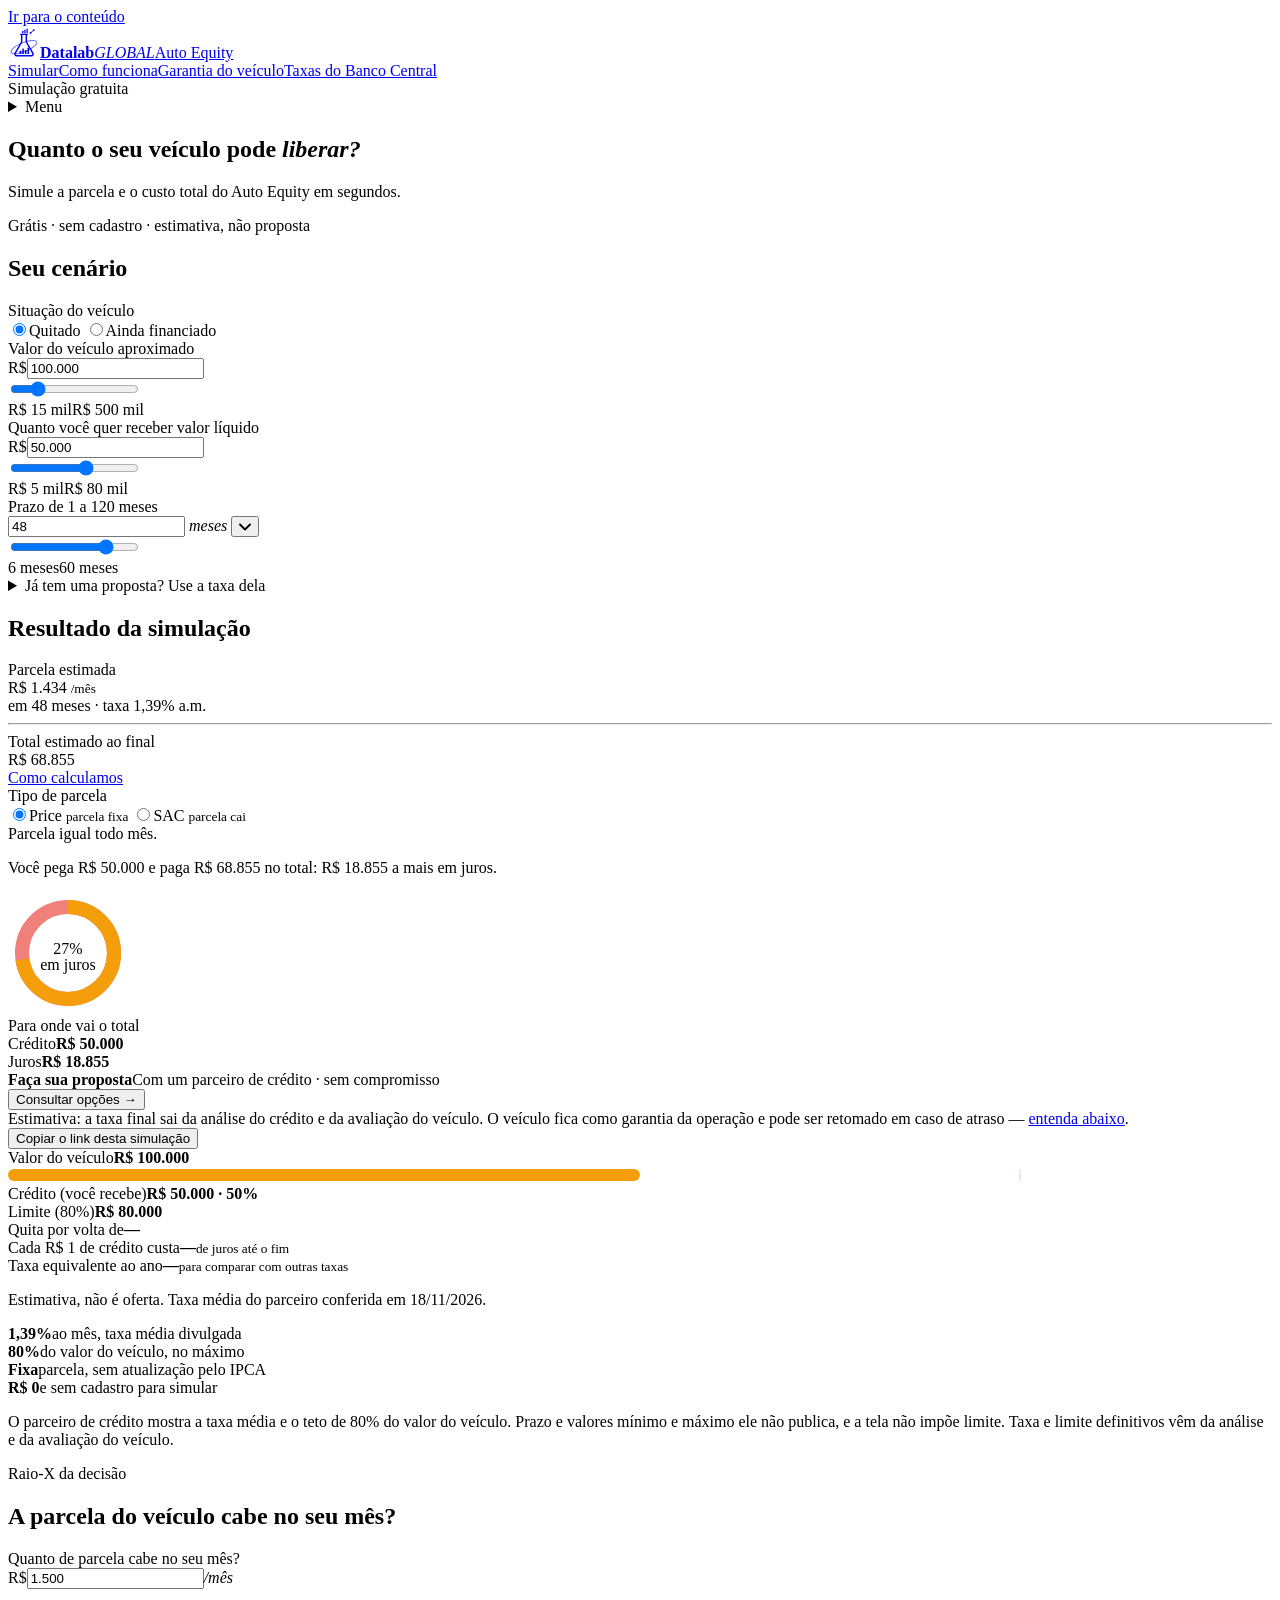
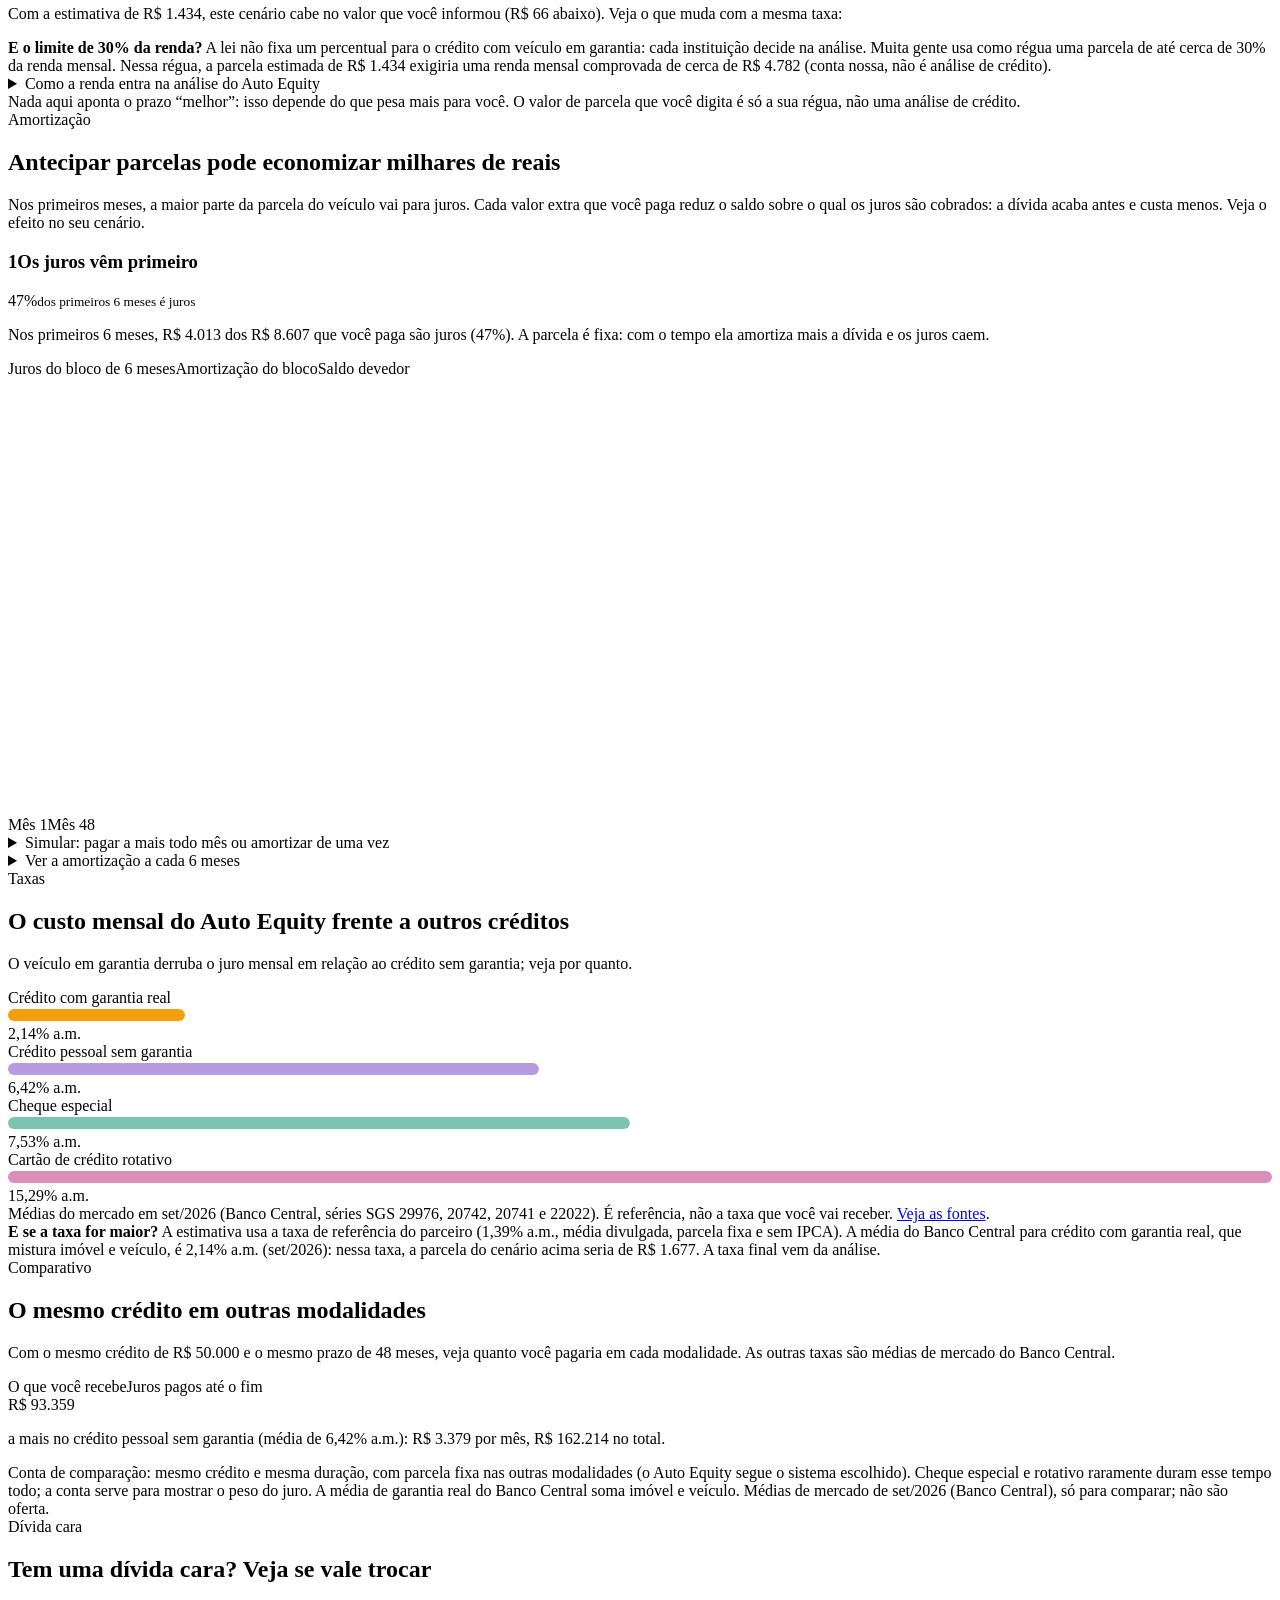
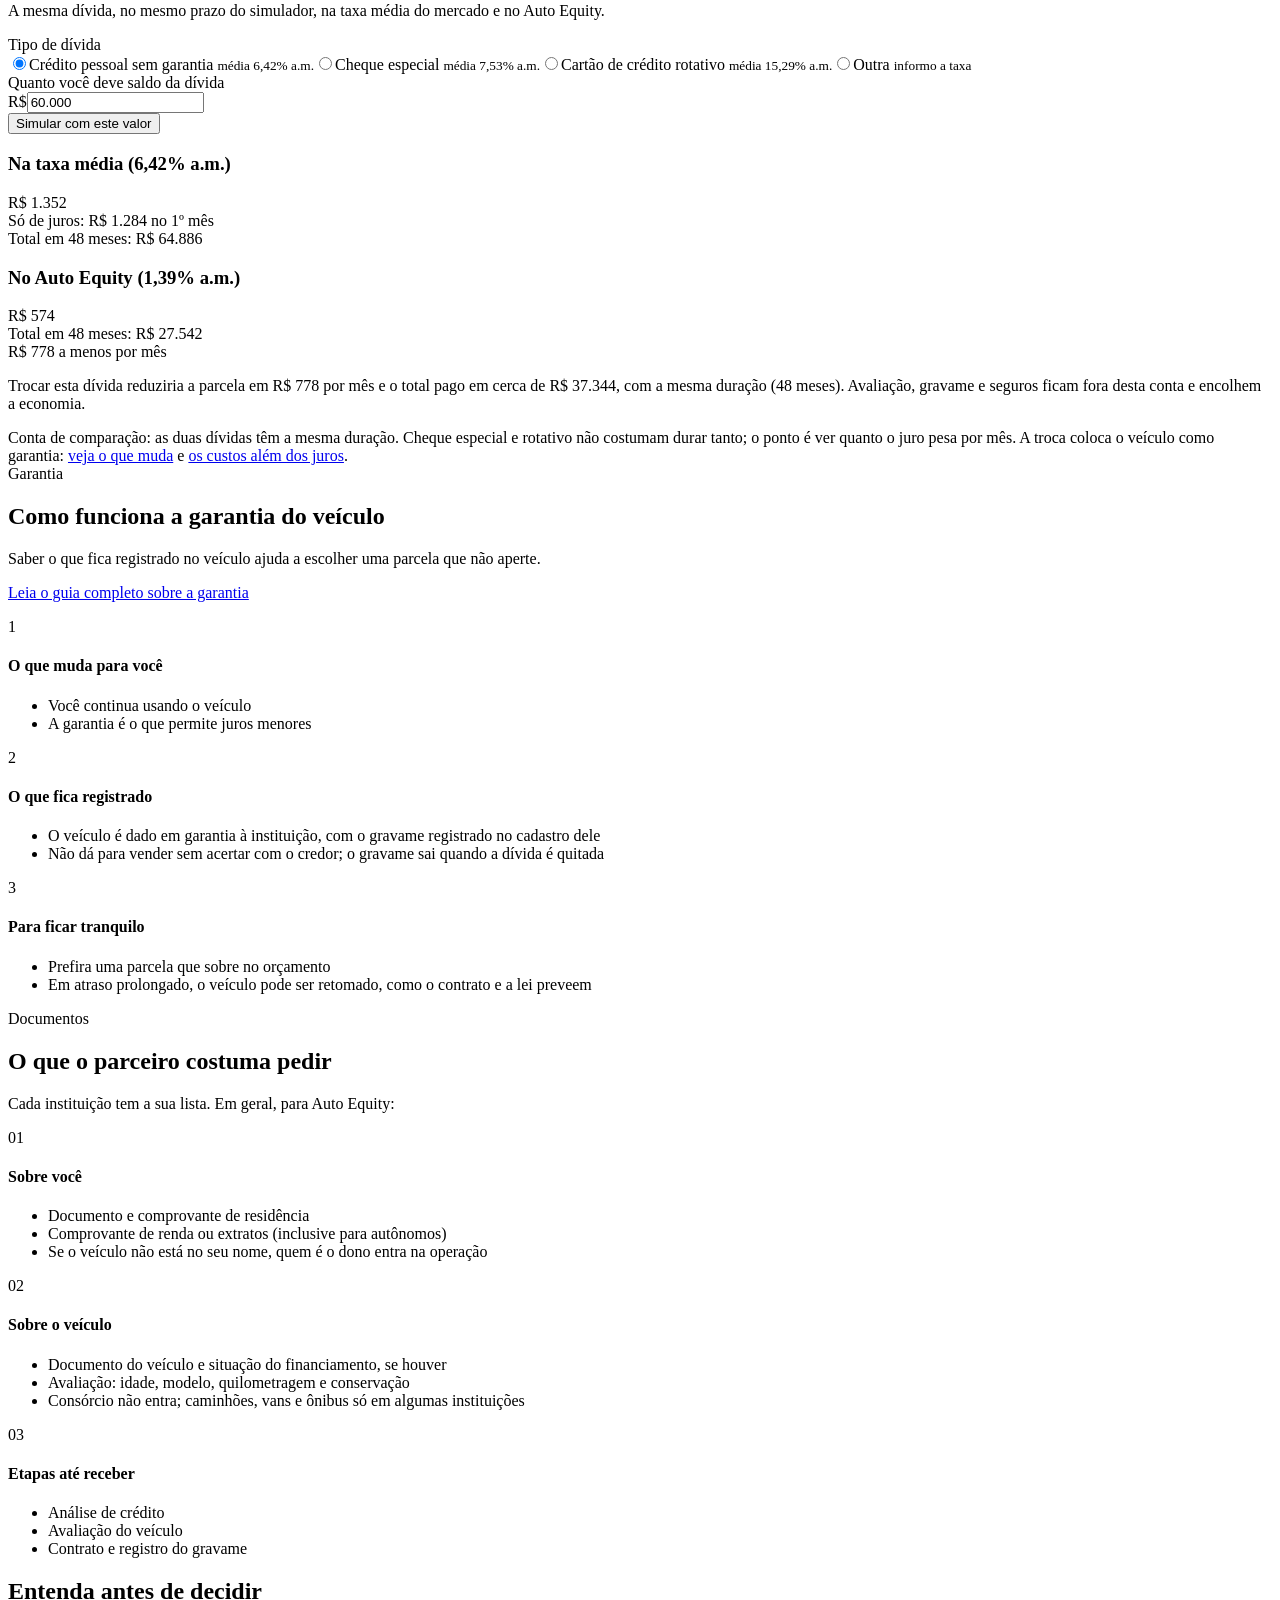
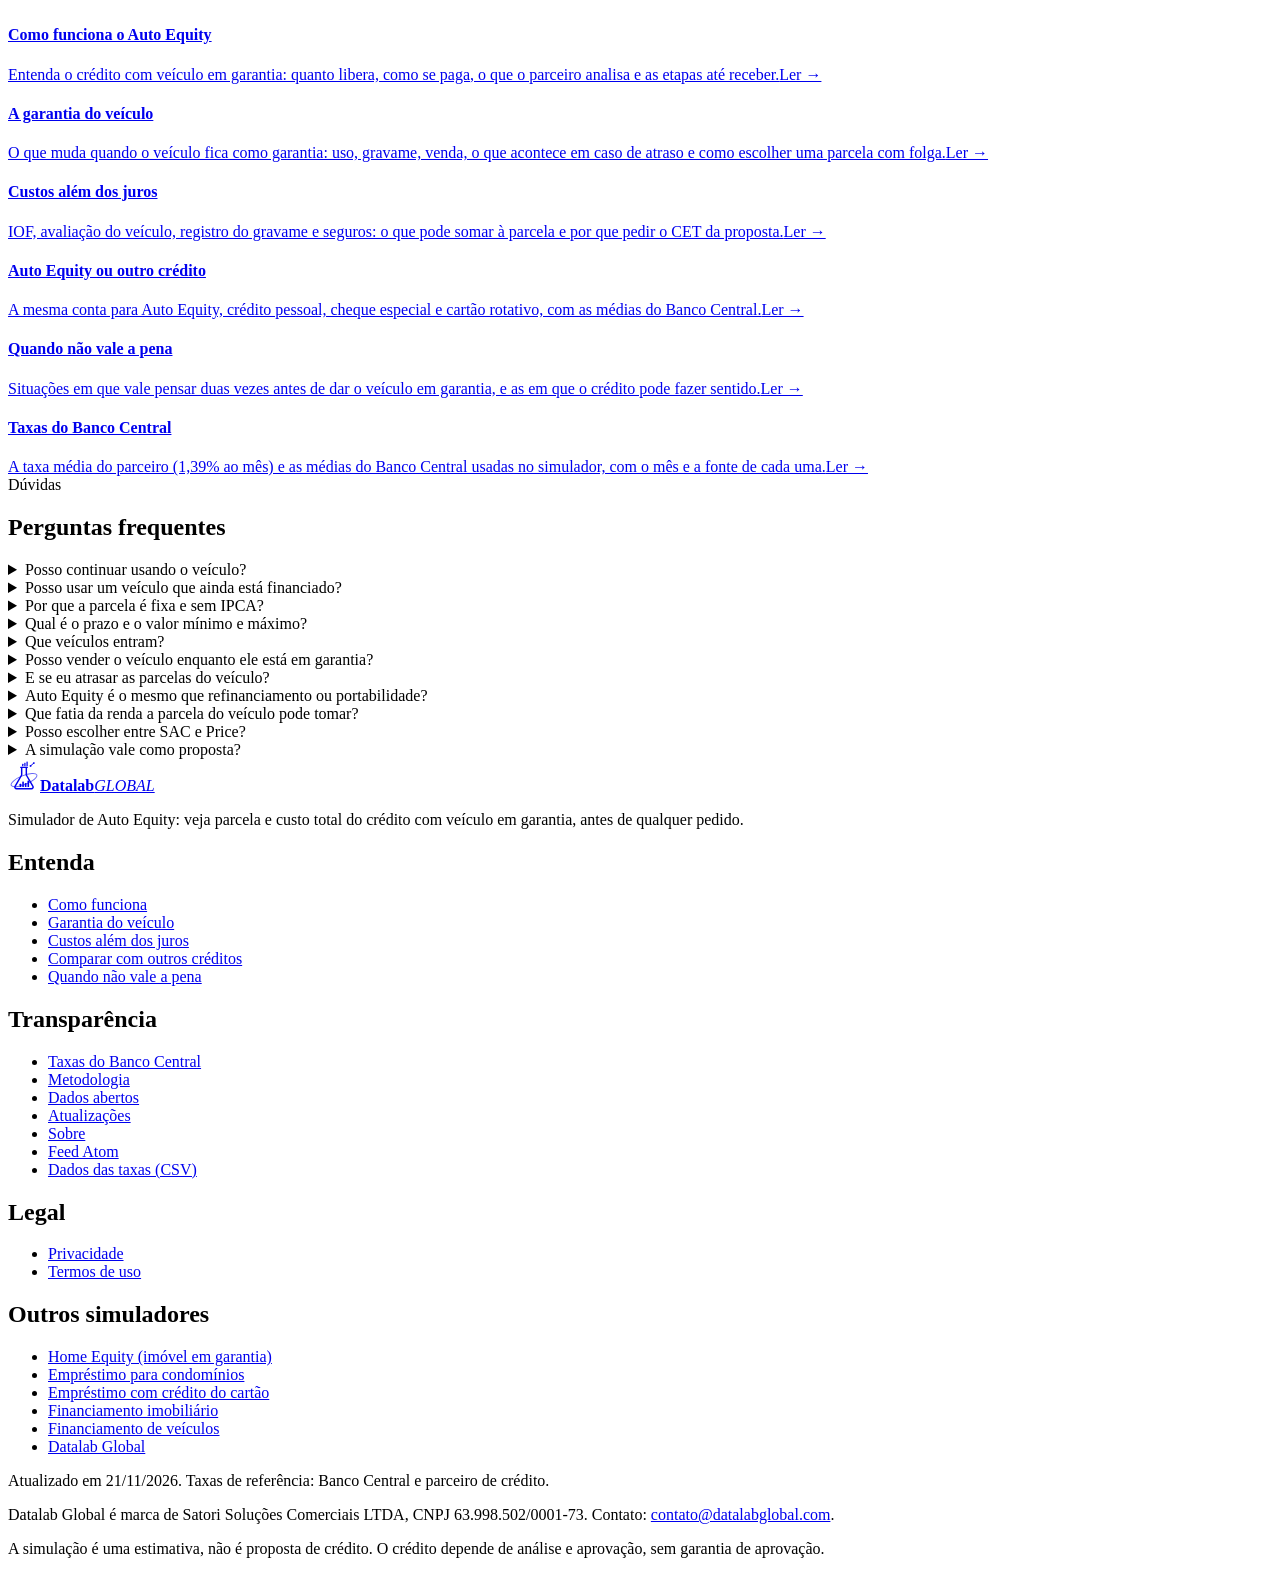
==== commit caaf1b37: "Limites: a tela só representa os do parceiro (80% do veículo); sem prazo, mínimo nem teto inventados" ====
--- a/paginas_seo/index.html
+++ b/paginas_seo/index.html
@@ -27,7 +27,7 @@
 <link rel="stylesheet" href="/styles.css?v=9fdbcbeb97">
 <link rel="alternate" type="application/atom+xml" title="Auto Equity — Datalab Global" href="/feed.xml">
 <script type="application/ld+json">{"@context": "https://schema.org", "@graph": [{"@type": "Organization", "@id": "https://autoequity.datalabglobal.com/#organizacao", "name": "Datalab Global", "legalName": "Satori Soluções Comerciais LTDA", "taxID": "63.998.502/0001-73", "url": "https://www.datalabglobal.com/", "email": "contato@datalabglobal.com", "logo": {"@type": "ImageObject", "url": "https://autoequity.datalabglobal.com/apple-touch-icon.png", "width": 180, "height": 180}}, {"@type": "WebSite", "@id": "https://autoequity.datalabglobal.com/#site", "url": "https://autoequity.datalabglobal.com/", "name": "Auto Equity — Datalab Global", "inLanguage": "pt-BR", "publisher": {"@id": "https://autoequity.datalabglobal.com/#organizacao"}}, {"@type": "WebApplication", "@id": "https://autoequity.datalabglobal.com/#app", "url": "https://autoequity.datalabglobal.com/", "name": "Simulador de Auto Equity", "description": "Simule o Auto Equity (crédito com veículo em garantia): veja a parcela e o custo total estimados, até 80% do valor do veículo, parcela fixa. Grátis e sem cadastro.", "inLanguage": "pt-BR", "applicationCategory": "FinanceApplication", "operatingSystem": "Any", "browserRequirements": "Requires JavaScript", "isAccessibleForFree": true, "offers": {"@type": "Offer", "price": "0", "priceCurrency": "BRL"}, "publisher": {"@id": "https://autoequity.datalabglobal.com/#organizacao"}}]}</script>
-<script type="application/ld+json">{"@context": "https://schema.org", "@type": "FAQPage", "mainEntity": [{"@type": "Question", "name": "Posso continuar usando o veículo?", "acceptedAnswer": {"@type": "Answer", "text": "Sim. No Auto Equity o veículo fica como garantia, mas você continua usando: dirigindo, trabalhando com ele, conforme o contrato. O que muda é o registro da garantia (o gravame) no cadastro do veículo, que sai quando a dívida é quitada. Veja como funciona a garantia."}}, {"@type": "Question", "name": "Posso usar um veículo que ainda está financiado?", "acceptedAnswer": {"@type": "Answer", "text": "Em geral é possível, conforme a instituição: o novo crédito liquida o financiamento do carro e o que sobra fica com você. Por isso o simulador tem a opção \"Ainda financiado\": o saldo entra no total do crédito e conta para o limite de 80% do valor do veículo. Veículo de consórcio não entra."}}, {"@type": "Question", "name": "Por que a parcela é fixa e sem IPCA?", "acceptedAnswer": {"@type": "Answer", "text": "Porque o simulador parte da taxa média que o parceiro divulga para veículo em garantia, 1,39% ao mês, que não vem somada ao IPCA. A parcela é igual do primeiro ao último mês (tabela Price). A proposta real traz a taxa, o sistema e o CET: confira lá, porque a taxa que você recebe pode ser menor ou maior que a média."}}, {"@type": "Question", "name": "Qual é o prazo e o valor mínimo e máximo?", "acceptedAnswer": {"@type": "Answer", "text": "O parceiro não divulga o prazo máximo nem o valor mínimo e máximo do crédito. Por isso a tela usa limites conservadores, só da interface e a confirmar: prazo de 6 a 60 meses e crédito de R$ 5.000 a R$ 200.000. A proposta mostra o que vale para o seu caso."}}, {"@type": "Question", "name": "Que veículos entram?", "acceptedAnswer": {"@type": "Answer", "text": "Quem decide é a instituição, na avaliação: idade, modelo, quilometragem e conservação mudam o valor e o limite. Veículo de consórcio não entra, e caminhões, vans e ônibus só são aceitos por algumas instituições."}}, {"@type": "Question", "name": "Posso vender o veículo enquanto ele está em garantia?", "acceptedAnswer": {"@type": "Answer", "text": "Não sem acertar antes com o credor: o gravame impede a transferência normal. Para vender, em geral é preciso quitar a dívida ou combinar a troca da garantia com a instituição. Veja a garantia do veículo."}}, {"@type": "Question", "name": "E se eu atrasar as parcelas do veículo?", "acceptedAnswer": {"@type": "Answer", "text": "Cada dia de atraso gera os encargos do contrato e, se a dívida não for regularizada, a lei prevê um procedimento que pode chegar à retomada e à venda do veículo dado em garantia. Por isso a parcela deve sobrar no orçamento, e não apenas caber. Detalhes em Garantia do veículo."}}, {"@type": "Question", "name": "Auto Equity é o mesmo que refinanciamento ou portabilidade?", "acceptedAnswer": {"@type": "Answer", "text": "Não. No refinanciamento do veículo, o novo crédito quita o saldo do financiamento e libera a diferença; é o que a opção \"Ainda financiado\" do simulador calcula. Portabilidade é transferir uma dívida que já existe para outro credor, normalmente em busca de taxa menor. Já o Auto Equity, também chamado de empréstimo com garantia de veículo, é um crédito novo com o veículo em garantia. Veja a comparação."}}, {"@type": "Question", "name": "Que fatia da renda a parcela do veículo pode tomar?", "acceptedAnswer": {"@type": "Answer", "text": "A lei não fixa um percentual para o crédito com veículo em garantia: cada instituição decide na análise de crédito, e o parceiro não divulga o dele. Muita gente usa como régua uma parcela de até cerca de 30% da renda mensal. Entram na conta a renda comprovada, outras dívidas, o histórico de crédito e a avaliação do veículo. Veja como funciona."}}, {"@type": "Question", "name": "Posso escolher entre SAC e Price?", "acceptedAnswer": {"@type": "Answer", "text": "Sim, aqui você alterna: no Price a parcela é igual do início ao fim; no SAC ela começa mais alta e diminui mês a mês, e o total de juros é menor. A taxa de referência é a mesma nos dois. Quais sistemas existem de fato, e a que taxa, só a proposta do parceiro diz."}}, {"@type": "Question", "name": "A simulação vale como proposta?", "acceptedAnswer": {"@type": "Answer", "text": "Não. É uma estimativa feita com taxa de referência, sem consultar você nem o veículo. A taxa, o limite e o prazo finais saem da análise de crédito e da avaliação do veículo."}}]}</script>
+<script type="application/ld+json">{"@context": "https://schema.org", "@type": "FAQPage", "mainEntity": [{"@type": "Question", "name": "Posso continuar usando o veículo?", "acceptedAnswer": {"@type": "Answer", "text": "Sim. No Auto Equity o veículo fica como garantia, mas você continua usando: dirigindo, trabalhando com ele, conforme o contrato. O que muda é o registro da garantia (o gravame) no cadastro do veículo, que sai quando a dívida é quitada. Veja como funciona a garantia."}}, {"@type": "Question", "name": "Posso usar um veículo que ainda está financiado?", "acceptedAnswer": {"@type": "Answer", "text": "Em geral é possível, conforme a instituição: o novo crédito liquida o financiamento do carro e o que sobra fica com você. Por isso o simulador tem a opção \"Ainda financiado\": o saldo entra no total do crédito e conta para o limite de 80% do valor do veículo. Veículo de consórcio não entra."}}, {"@type": "Question", "name": "Por que a parcela é fixa e sem IPCA?", "acceptedAnswer": {"@type": "Answer", "text": "Porque o simulador parte da taxa média que o parceiro divulga para veículo em garantia, 1,39% ao mês, que não vem somada ao IPCA. A parcela é igual do primeiro ao último mês (tabela Price). A proposta real traz a taxa, o sistema e o CET: confira lá, porque a taxa que você recebe pode ser menor ou maior que a média."}}, {"@type": "Question", "name": "Qual é o prazo e o valor mínimo e máximo?", "acceptedAnswer": {"@type": "Answer", "text": "O parceiro divulga que libera até 80% do valor do veículo. Ele não divulga prazo, valor mínimo nem teto de crédito, e a tela não impõe nenhum: aceita qualquer valor positivo e prazo de 1 a 120 meses, só barrando o que quebraria a conta. A proposta mostra o que vale para o seu caso."}}, {"@type": "Question", "name": "Que veículos entram?", "acceptedAnswer": {"@type": "Answer", "text": "Quem decide é a instituição, na avaliação: idade, modelo, quilometragem e conservação mudam o valor e o limite. Veículo de consórcio não entra, e caminhões, vans e ônibus só são aceitos por algumas instituições."}}, {"@type": "Question", "name": "Posso vender o veículo enquanto ele está em garantia?", "acceptedAnswer": {"@type": "Answer", "text": "Não sem acertar antes com o credor: o gravame impede a transferência normal. Para vender, em geral é preciso quitar a dívida ou combinar a troca da garantia com a instituição. Veja a garantia do veículo."}}, {"@type": "Question", "name": "E se eu atrasar as parcelas do veículo?", "acceptedAnswer": {"@type": "Answer", "text": "Cada dia de atraso gera os encargos do contrato e, se a dívida não for regularizada, a lei prevê um procedimento que pode chegar à retomada e à venda do veículo dado em garantia. Por isso a parcela deve sobrar no orçamento, e não apenas caber. Detalhes em Garantia do veículo."}}, {"@type": "Question", "name": "Auto Equity é o mesmo que refinanciamento ou portabilidade?", "acceptedAnswer": {"@type": "Answer", "text": "Não. No refinanciamento do veículo, o novo crédito quita o saldo do financiamento e libera a diferença; é o que a opção \"Ainda financiado\" do simulador calcula. Portabilidade é transferir uma dívida que já existe para outro credor, normalmente em busca de taxa menor. Já o Auto Equity, também chamado de empréstimo com garantia de veículo, é um crédito novo com o veículo em garantia. Veja a comparação."}}, {"@type": "Question", "name": "Que fatia da renda a parcela do veículo pode tomar?", "acceptedAnswer": {"@type": "Answer", "text": "A lei não fixa um percentual para o crédito com veículo em garantia: cada instituição decide na análise de crédito, e o parceiro não divulga o dele. Muita gente usa como régua uma parcela de até cerca de 30% da renda mensal. Entram na conta a renda comprovada, outras dívidas, o histórico de crédito e a avaliação do veículo. Veja como funciona."}}, {"@type": "Question", "name": "Posso escolher entre SAC e Price?", "acceptedAnswer": {"@type": "Answer", "text": "Sim, aqui você alterna: no Price a parcela é igual do início ao fim; no SAC ela começa mais alta e diminui mês a mês, e o total de juros é menor. A taxa de referência é a mesma nos dois. Quais sistemas existem de fato, e a que taxa, só a proposta do parceiro diz."}}, {"@type": "Question", "name": "A simulação vale como proposta?", "acceptedAnswer": {"@type": "Answer", "text": "Não. É uma estimativa feita com taxa de referência, sem consultar você nem o veículo. A taxa, o limite e o prazo finais saem da análise de crédito e da avaliação do veículo."}}]}</script>
 <script defer src="https://cloud.umami.is/script.js" data-website-id="ba3c0b88-59e8-47dd-866d-0b05e5e7dae9"></script>
 </head>
 <body>
@@ -80,7 +80,7 @@
         <div class="hint warn" id="msg-ajuste" hidden></div>
       </div>
       <div class="f">
-        <label for="campo-prazo">Prazo <span>de 6 a 60 meses</span></label>
+        <label for="campo-prazo">Prazo <span>de 1 a 120 meses</span></label>
         <div class="inp combo" id="combo-prazo">
           <input id="campo-prazo" type="text" inputmode="numeric" autocomplete="off" value="48" class="num" role="combobox" aria-autocomplete="none" aria-expanded="false" aria-controls="lista-prazo" aria-describedby="msg-prazo" aria-label="Prazo em meses: escolha na lista ou digite">
           <em>meses</em>
@@ -173,7 +173,7 @@
       <div><b class="num">Fixa</b><span>parcela, sem atualização pelo IPCA</span></div>
       <div><b class="num">R$ 0</b><span>e sem cadastro para simular</span></div>
     </div>
-    <p class="hint">O parceiro de crédito mostra a taxa média e o teto de 80% do valor do veículo. Prazo e valores mínimo e máximo ele não publica: a tela usa limites próprios, a confirmar. Taxa e limite definitivos vêm da análise e da avaliação do veículo.</p>
+    <p class="hint">O parceiro de crédito mostra a taxa média e o teto de 80% do valor do veículo. Prazo e valores mínimo e máximo ele não publica, e a tela não impõe limite. Taxa e limite definitivos vêm da análise e da avaliação do veículo.</p>
   </section>
 
   <section class="blk" aria-labelledby="t-raio">
@@ -360,7 +360,7 @@
       <div class="kicker">Dúvidas</div>
       <h2 id="t-faq">Perguntas frequentes</h2>
     </div>
-    <div class="faq"><details><summary>Posso continuar usando o veículo?</summary><p>Sim. No Auto Equity o veículo fica como garantia, mas você continua usando: dirigindo, trabalhando com ele, conforme o contrato. O que muda é o registro da garantia (o gravame) no cadastro do veículo, que sai quando a dívida é quitada. Veja <a href="/garantia-do-veiculo">como funciona a garantia</a>.</p></details><details><summary>Posso usar um veículo que ainda está financiado?</summary><p>Em geral é possível, conforme a instituição: o novo crédito liquida o financiamento do carro e o que sobra fica com você. Por isso o simulador tem a opção "Ainda financiado": o saldo entra no total do crédito e conta para o limite de 80% do valor do veículo. Veículo de consórcio não entra.</p></details><details><summary>Por que a parcela é fixa e sem IPCA?</summary><p>Porque o simulador parte da taxa média que o parceiro divulga para veículo em garantia, 1,39% ao mês, que não vem somada ao IPCA. A parcela é igual do primeiro ao último mês (tabela Price). A proposta real traz a taxa, o sistema e o CET: confira lá, porque a taxa que você recebe pode ser menor ou maior que a média.</p></details><details><summary>Qual é o prazo e o valor mínimo e máximo?</summary><p>O parceiro não divulga o prazo máximo nem o valor mínimo e máximo do crédito. Por isso a tela usa limites conservadores, só da interface e a confirmar: prazo de 6 a 60 meses e crédito de R$ 5.000 a R$ 200.000. A proposta mostra o que vale para o seu caso.</p></details><details><summary>Que veículos entram?</summary><p>Quem decide é a instituição, na avaliação: idade, modelo, quilometragem e conservação mudam o valor e o limite. Veículo de consórcio não entra, e caminhões, vans e ônibus só são aceitos por algumas instituições.</p></details><details><summary>Posso vender o veículo enquanto ele está em garantia?</summary><p>Não sem acertar antes com o credor: o gravame impede a transferência normal. Para vender, em geral é preciso quitar a dívida ou combinar a troca da garantia com a instituição. Veja <a href="/garantia-do-veiculo">a garantia do veículo</a>.</p></details><details><summary>E se eu atrasar as parcelas do veículo?</summary><p>Cada dia de atraso gera os encargos do contrato e, se a dívida não for regularizada, a lei prevê um procedimento que pode chegar à retomada e à venda do veículo dado em garantia. Por isso a parcela deve sobrar no orçamento, e não apenas caber. Detalhes em <a href="/garantia-do-veiculo">Garantia do veículo</a>.</p></details><details><summary>Auto Equity é o mesmo que refinanciamento ou portabilidade?</summary><p>Não. No refinanciamento do veículo, o novo crédito quita o saldo do financiamento e libera a diferença; é o que a opção "Ainda financiado" do simulador calcula. Portabilidade é transferir uma dívida que já existe para outro credor, normalmente em busca de taxa menor. Já o Auto Equity, também chamado de empréstimo com garantia de veículo, é um crédito novo com o veículo em garantia. Veja <a href="/auto-equity-ou-outro-credito">a comparação</a>.</p></details><details><summary>Que fatia da renda a parcela do veículo pode tomar?</summary><p>A lei não fixa um percentual para o crédito com veículo em garantia: cada instituição decide na análise de crédito, e o parceiro não divulga o dele. Muita gente usa como régua uma parcela de até cerca de 30% da renda mensal. Entram na conta a renda comprovada, outras dívidas, o histórico de crédito e a avaliação do veículo. Veja <a href="/como-funciona">como funciona</a>.</p></details><details><summary>Posso escolher entre SAC e Price?</summary><p>Sim, aqui você alterna: no Price a parcela é igual do início ao fim; no SAC ela começa mais alta e diminui mês a mês, e o total de juros é menor. A taxa de referência é a mesma nos dois. Quais sistemas existem de fato, e a que taxa, só a proposta do parceiro diz.</p></details><details><summary>A simulação vale como proposta?</summary><p>Não. É uma estimativa feita com taxa de referência, sem consultar você nem o veículo. A taxa, o limite e o prazo finais saem da análise de crédito e da avaliação do veículo.</p></details></div>
+    <div class="faq"><details><summary>Posso continuar usando o veículo?</summary><p>Sim. No Auto Equity o veículo fica como garantia, mas você continua usando: dirigindo, trabalhando com ele, conforme o contrato. O que muda é o registro da garantia (o gravame) no cadastro do veículo, que sai quando a dívida é quitada. Veja <a href="/garantia-do-veiculo">como funciona a garantia</a>.</p></details><details><summary>Posso usar um veículo que ainda está financiado?</summary><p>Em geral é possível, conforme a instituição: o novo crédito liquida o financiamento do carro e o que sobra fica com você. Por isso o simulador tem a opção "Ainda financiado": o saldo entra no total do crédito e conta para o limite de 80% do valor do veículo. Veículo de consórcio não entra.</p></details><details><summary>Por que a parcela é fixa e sem IPCA?</summary><p>Porque o simulador parte da taxa média que o parceiro divulga para veículo em garantia, 1,39% ao mês, que não vem somada ao IPCA. A parcela é igual do primeiro ao último mês (tabela Price). A proposta real traz a taxa, o sistema e o CET: confira lá, porque a taxa que você recebe pode ser menor ou maior que a média.</p></details><details><summary>Qual é o prazo e o valor mínimo e máximo?</summary><p>O parceiro divulga que libera até 80% do valor do veículo. Ele não divulga prazo, valor mínimo nem teto de crédito, e a tela não impõe nenhum: aceita qualquer valor positivo e prazo de 1 a 120 meses, só barrando o que quebraria a conta. A proposta mostra o que vale para o seu caso.</p></details><details><summary>Que veículos entram?</summary><p>Quem decide é a instituição, na avaliação: idade, modelo, quilometragem e conservação mudam o valor e o limite. Veículo de consórcio não entra, e caminhões, vans e ônibus só são aceitos por algumas instituições.</p></details><details><summary>Posso vender o veículo enquanto ele está em garantia?</summary><p>Não sem acertar antes com o credor: o gravame impede a transferência normal. Para vender, em geral é preciso quitar a dívida ou combinar a troca da garantia com a instituição. Veja <a href="/garantia-do-veiculo">a garantia do veículo</a>.</p></details><details><summary>E se eu atrasar as parcelas do veículo?</summary><p>Cada dia de atraso gera os encargos do contrato e, se a dívida não for regularizada, a lei prevê um procedimento que pode chegar à retomada e à venda do veículo dado em garantia. Por isso a parcela deve sobrar no orçamento, e não apenas caber. Detalhes em <a href="/garantia-do-veiculo">Garantia do veículo</a>.</p></details><details><summary>Auto Equity é o mesmo que refinanciamento ou portabilidade?</summary><p>Não. No refinanciamento do veículo, o novo crédito quita o saldo do financiamento e libera a diferença; é o que a opção "Ainda financiado" do simulador calcula. Portabilidade é transferir uma dívida que já existe para outro credor, normalmente em busca de taxa menor. Já o Auto Equity, também chamado de empréstimo com garantia de veículo, é um crédito novo com o veículo em garantia. Veja <a href="/auto-equity-ou-outro-credito">a comparação</a>.</p></details><details><summary>Que fatia da renda a parcela do veículo pode tomar?</summary><p>A lei não fixa um percentual para o crédito com veículo em garantia: cada instituição decide na análise de crédito, e o parceiro não divulga o dele. Muita gente usa como régua uma parcela de até cerca de 30% da renda mensal. Entram na conta a renda comprovada, outras dívidas, o histórico de crédito e a avaliação do veículo. Veja <a href="/como-funciona">como funciona</a>.</p></details><details><summary>Posso escolher entre SAC e Price?</summary><p>Sim, aqui você alterna: no Price a parcela é igual do início ao fim; no SAC ela começa mais alta e diminui mês a mês, e o total de juros é menor. A taxa de referência é a mesma nos dois. Quais sistemas existem de fato, e a que taxa, só a proposta do parceiro diz.</p></details><details><summary>A simulação vale como proposta?</summary><p>Não. É uma estimativa feita com taxa de referência, sem consultar você nem o veículo. A taxa, o limite e o prazo finais saem da análise de crédito e da avaliação do veículo.</p></details></div>
   </section>
 
   <dialog id="dlg-confirma" aria-labelledby="dlg-titulo">
@@ -398,8 +398,8 @@
     </div>
   </div>
 </footer>
-<script src="/calculo.js?v=3ad519579c"></script>
-<script src="/simulador.js?v=c28a596270"></script>
+<script src="/calculo.js?v=e1fbb9c6c6"></script>
+<script src="/simulador.js?v=0a2b8934e9"></script>
 <script defer src="/menu.js?v=058e63b79e"></script>
 </body>
 </html>
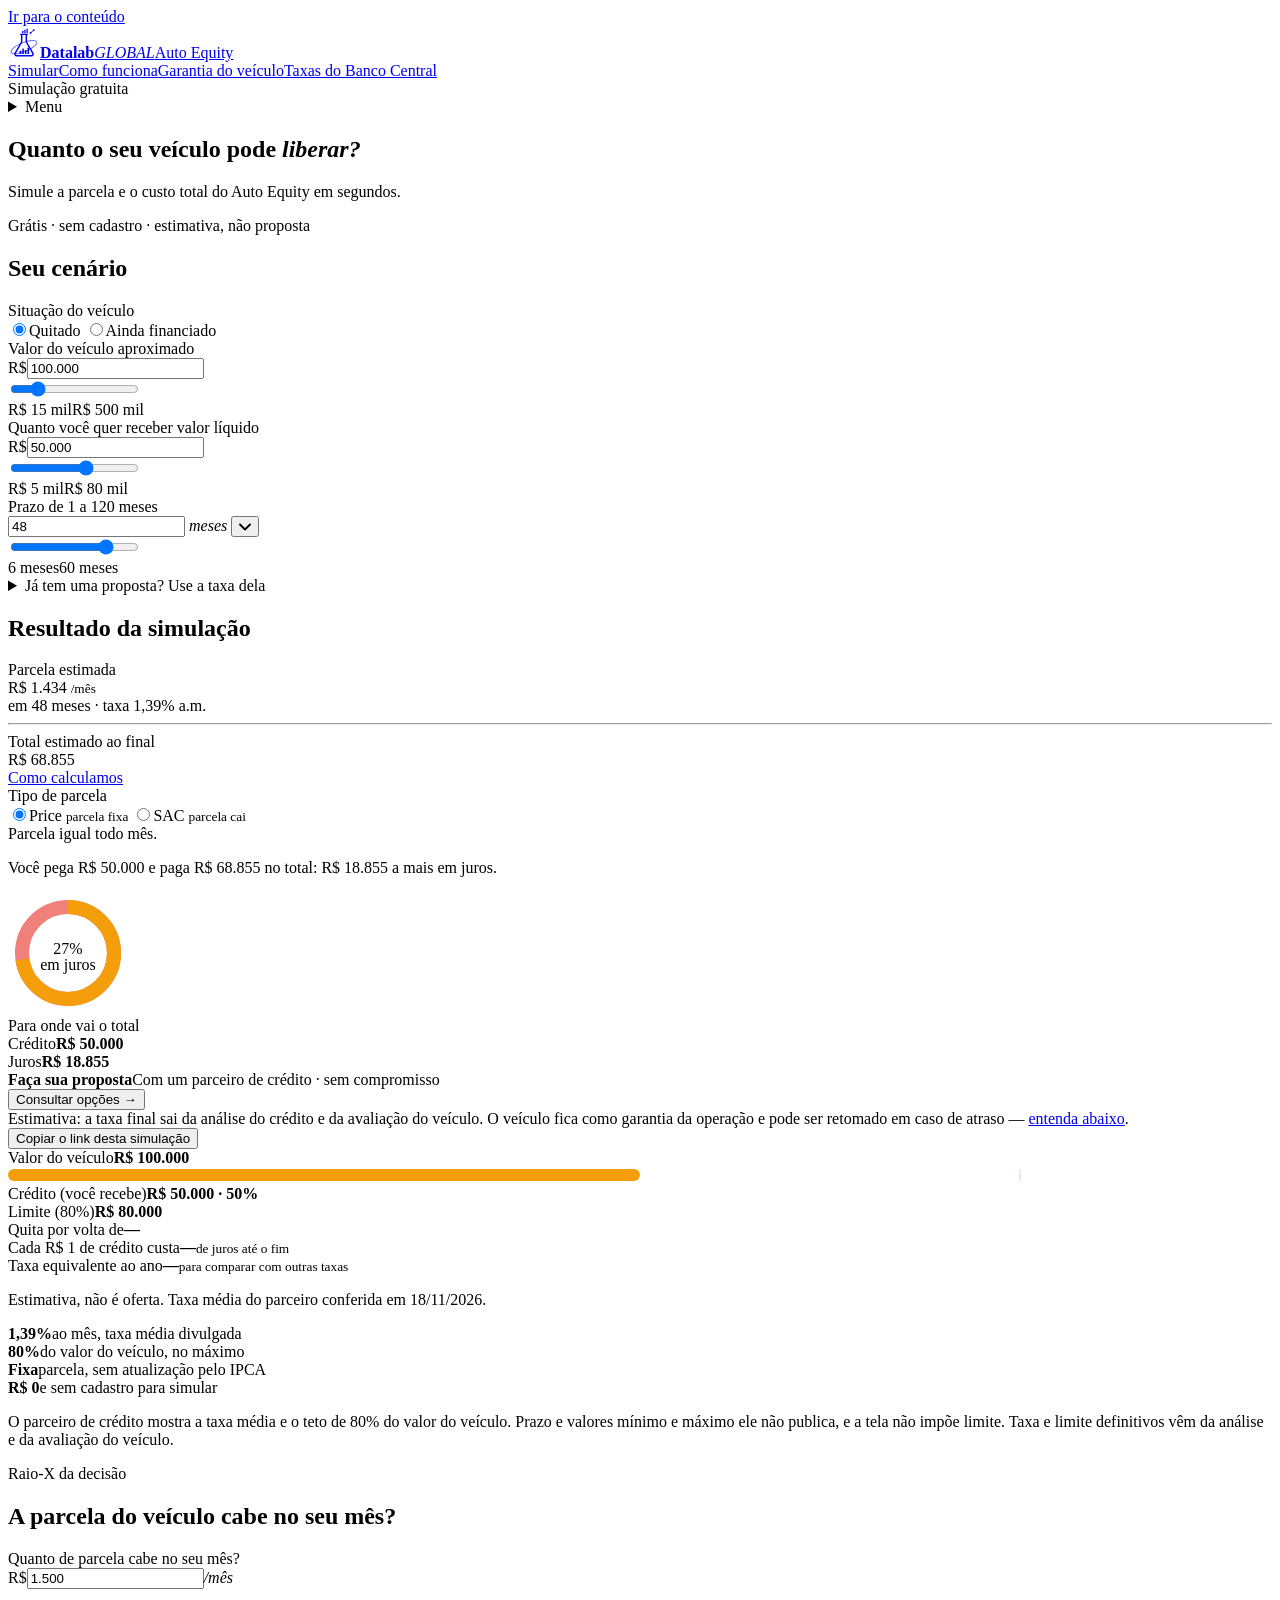
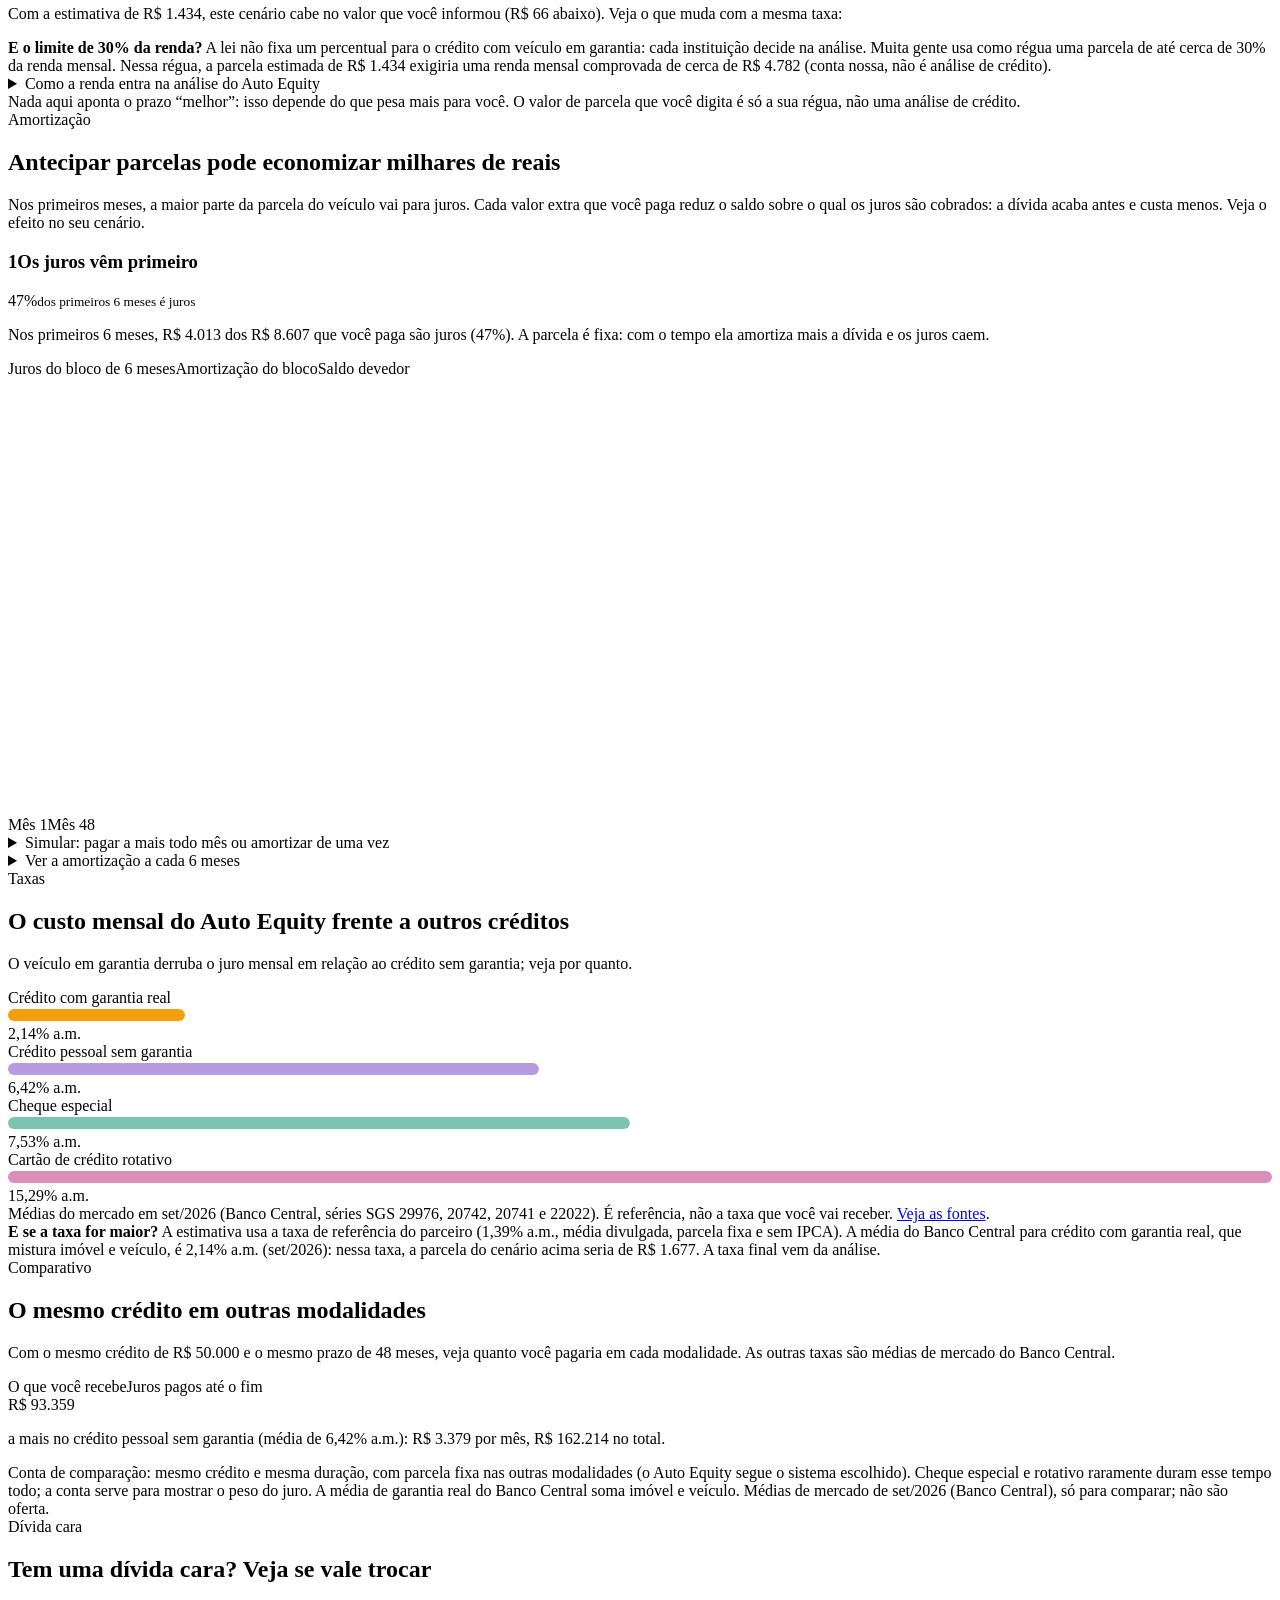
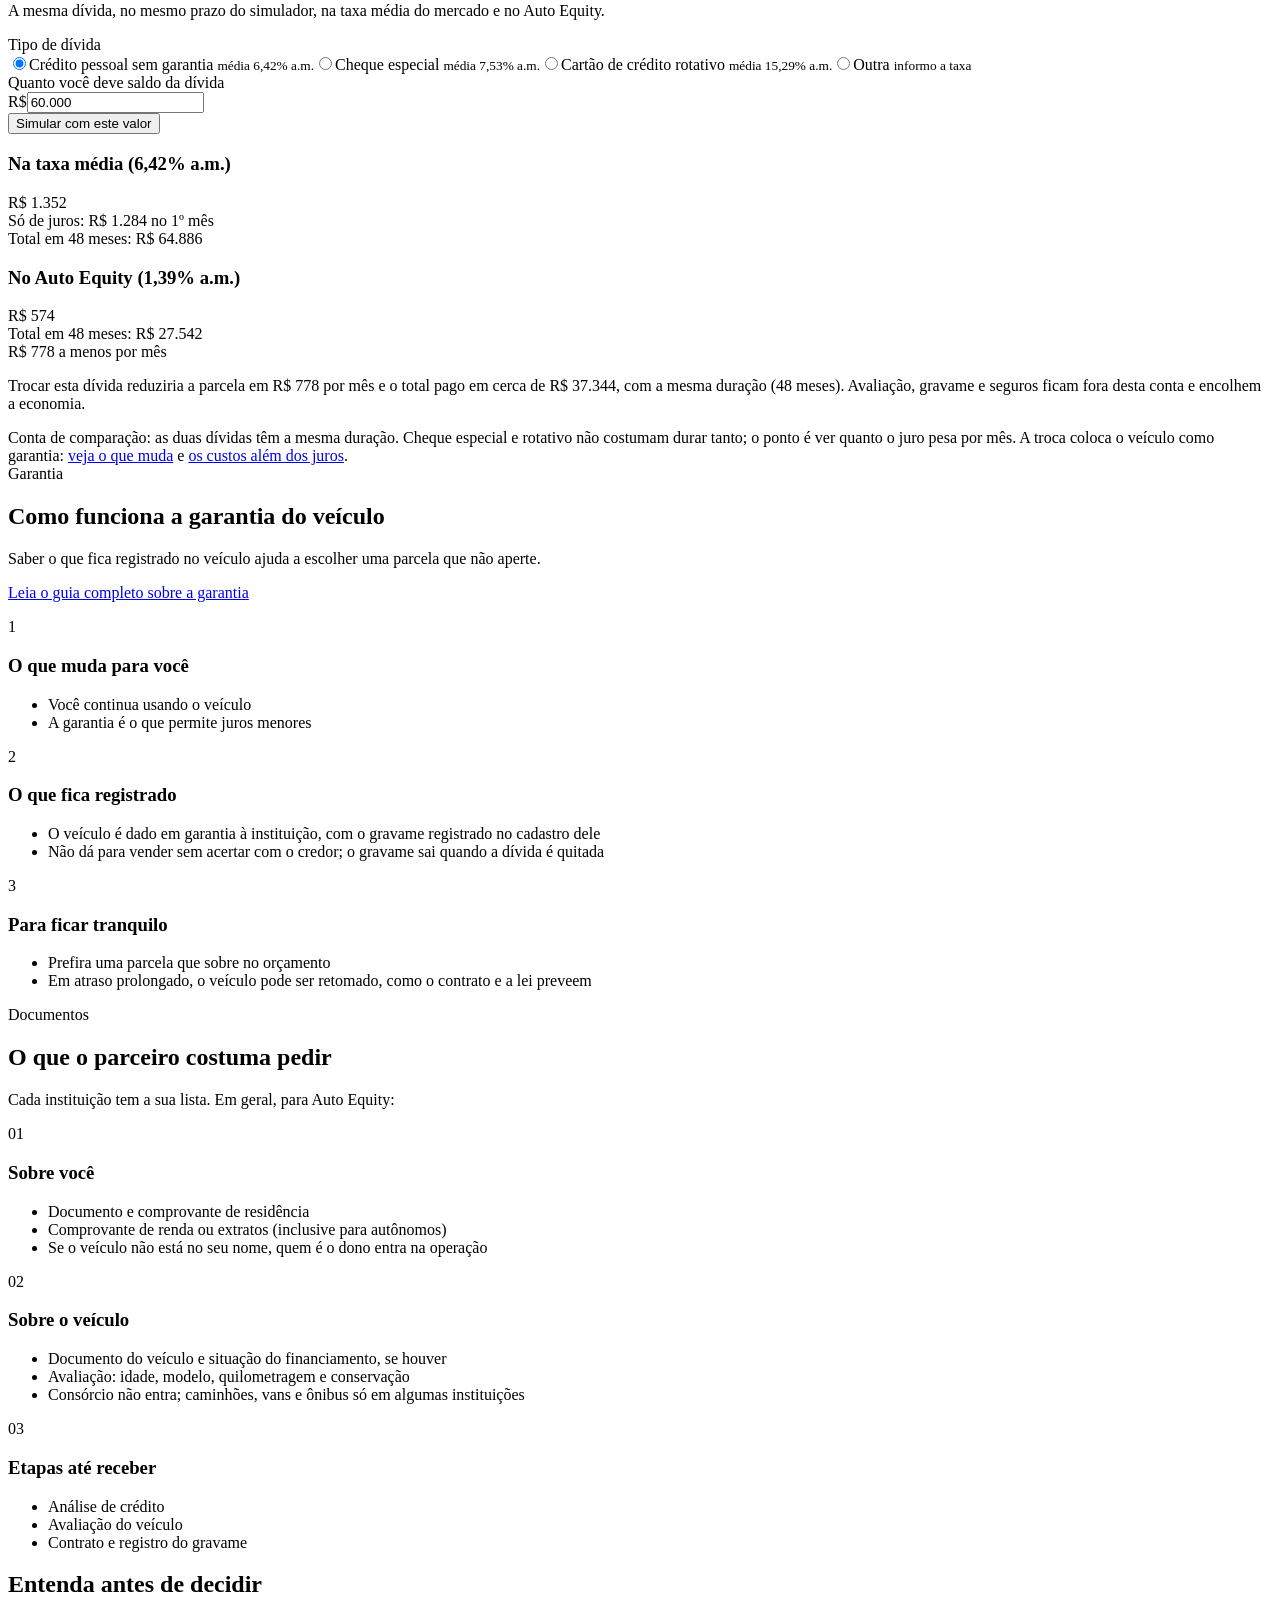
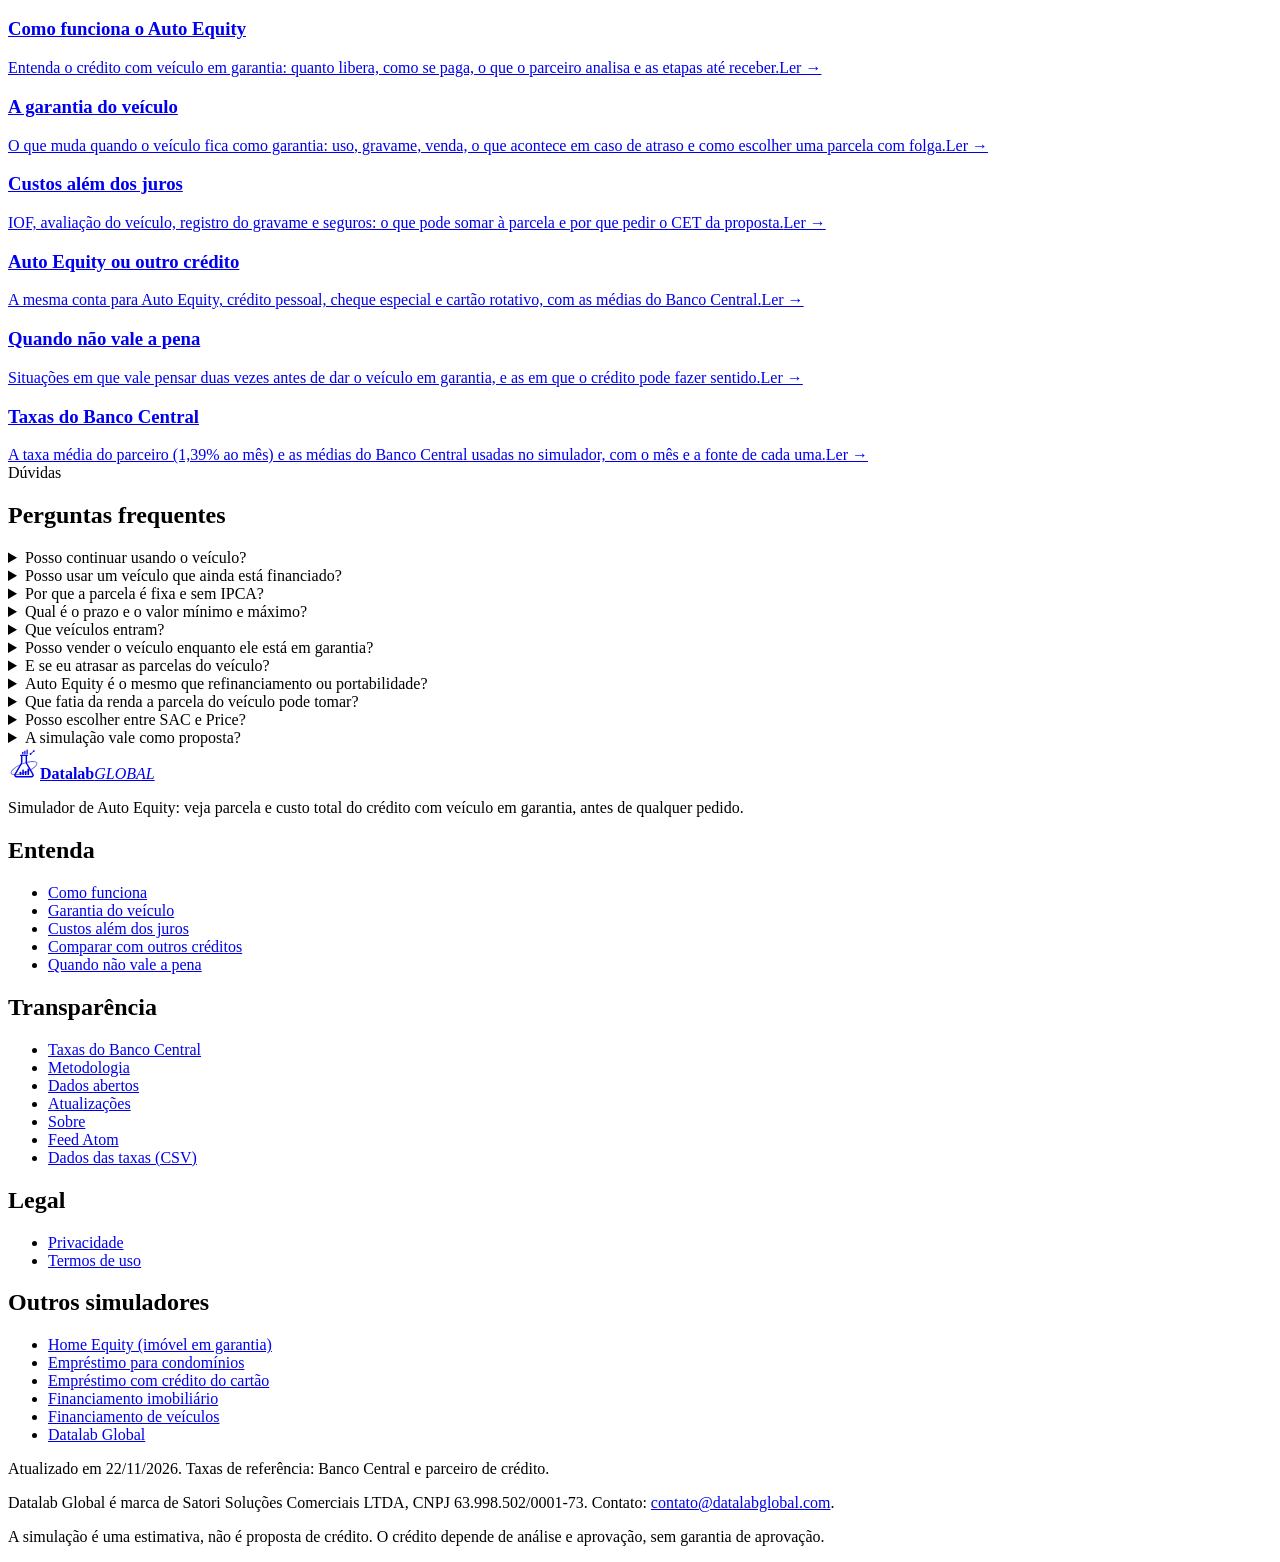
==== commit acc3d45d: "SEO técnico: CSP libera o beacon da Cloudflare, ordem de títulos, llms.txt com links Markdown, font-" ====
--- a/paginas_seo/index.html
+++ b/paginas_seo/index.html
@@ -24,9 +24,9 @@
 <meta name="theme-color" content="#020617">
 <link rel="preload" href="/fonts/playfair-display-latin.woff2" as="font" type="font/woff2" crossorigin>
 <link rel="preload" href="/fonts/inter-latin.woff2" as="font" type="font/woff2" crossorigin>
-<link rel="stylesheet" href="/styles.css?v=9fdbcbeb97">
+<link rel="stylesheet" href="/styles.css?v=525946b8ee">
 <link rel="alternate" type="application/atom+xml" title="Auto Equity — Datalab Global" href="/feed.xml">
-<script type="application/ld+json">{"@context": "https://schema.org", "@graph": [{"@type": "Organization", "@id": "https://autoequity.datalabglobal.com/#organizacao", "name": "Datalab Global", "legalName": "Satori Soluções Comerciais LTDA", "taxID": "63.998.502/0001-73", "url": "https://www.datalabglobal.com/", "email": "contato@datalabglobal.com", "logo": {"@type": "ImageObject", "url": "https://autoequity.datalabglobal.com/apple-touch-icon.png", "width": 180, "height": 180}}, {"@type": "WebSite", "@id": "https://autoequity.datalabglobal.com/#site", "url": "https://autoequity.datalabglobal.com/", "name": "Auto Equity — Datalab Global", "inLanguage": "pt-BR", "publisher": {"@id": "https://autoequity.datalabglobal.com/#organizacao"}}, {"@type": "WebApplication", "@id": "https://autoequity.datalabglobal.com/#app", "url": "https://autoequity.datalabglobal.com/", "name": "Simulador de Auto Equity", "description": "Simule o Auto Equity (crédito com veículo em garantia): veja a parcela e o custo total estimados, até 80% do valor do veículo, parcela fixa. Grátis e sem cadastro.", "inLanguage": "pt-BR", "applicationCategory": "FinanceApplication", "operatingSystem": "Any", "browserRequirements": "Requires JavaScript", "isAccessibleForFree": true, "offers": {"@type": "Offer", "price": "0", "priceCurrency": "BRL"}, "publisher": {"@id": "https://autoequity.datalabglobal.com/#organizacao"}}]}</script>
+<script type="application/ld+json">{"@context": "https://schema.org", "@graph": [{"@type": "Organization", "@id": "https://autoequity.datalabglobal.com/#organizacao", "name": "Datalab Global", "legalName": "Satori Soluções Comerciais LTDA", "taxID": "63.998.502/0001-73", "url": "https://www.datalabglobal.com/", "email": "contato@datalabglobal.com", "sameAs": ["https://huggingface.co/datalabglobal"], "founder": {"@type": "Person", "name": "Rodolfo Delfino", "sameAs": ["https://github.com/rldelfino", "https://www.kaggle.com/rodolfodelfino", "https://www.linkedin.com/in/rodolfo-leal-delfino"]}, "logo": {"@type": "ImageObject", "url": "https://autoequity.datalabglobal.com/apple-touch-icon.png", "width": 180, "height": 180}}, {"@type": "WebSite", "@id": "https://autoequity.datalabglobal.com/#site", "url": "https://autoequity.datalabglobal.com/", "name": "Auto Equity — Datalab Global", "inLanguage": "pt-BR", "publisher": {"@id": "https://autoequity.datalabglobal.com/#organizacao"}}, {"@type": "WebApplication", "@id": "https://autoequity.datalabglobal.com/#app", "url": "https://autoequity.datalabglobal.com/", "name": "Simulador de Auto Equity", "description": "Simule o Auto Equity (crédito com veículo em garantia): veja a parcela e o custo total estimados, até 80% do valor do veículo, parcela fixa. Grátis e sem cadastro.", "inLanguage": "pt-BR", "applicationCategory": "FinanceApplication", "operatingSystem": "Any", "browserRequirements": "Requires JavaScript", "isAccessibleForFree": true, "offers": {"@type": "Offer", "price": "0", "priceCurrency": "BRL"}, "publisher": {"@id": "https://autoequity.datalabglobal.com/#organizacao"}}]}</script>
 <script type="application/ld+json">{"@context": "https://schema.org", "@type": "FAQPage", "mainEntity": [{"@type": "Question", "name": "Posso continuar usando o veículo?", "acceptedAnswer": {"@type": "Answer", "text": "Sim. No Auto Equity o veículo fica como garantia, mas você continua usando: dirigindo, trabalhando com ele, conforme o contrato. O que muda é o registro da garantia (o gravame) no cadastro do veículo, que sai quando a dívida é quitada. Veja como funciona a garantia."}}, {"@type": "Question", "name": "Posso usar um veículo que ainda está financiado?", "acceptedAnswer": {"@type": "Answer", "text": "Em geral é possível, conforme a instituição: o novo crédito liquida o financiamento do carro e o que sobra fica com você. Por isso o simulador tem a opção \"Ainda financiado\": o saldo entra no total do crédito e conta para o limite de 80% do valor do veículo. Veículo de consórcio não entra."}}, {"@type": "Question", "name": "Por que a parcela é fixa e sem IPCA?", "acceptedAnswer": {"@type": "Answer", "text": "Porque o simulador parte da taxa média que o parceiro divulga para veículo em garantia, 1,39% ao mês, que não vem somada ao IPCA. A parcela é igual do primeiro ao último mês (tabela Price). A proposta real traz a taxa, o sistema e o CET: confira lá, porque a taxa que você recebe pode ser menor ou maior que a média."}}, {"@type": "Question", "name": "Qual é o prazo e o valor mínimo e máximo?", "acceptedAnswer": {"@type": "Answer", "text": "O parceiro divulga que libera até 80% do valor do veículo. Ele não divulga prazo, valor mínimo nem teto de crédito, e a tela não impõe nenhum: aceita qualquer valor positivo e prazo de 1 a 120 meses, só barrando o que quebraria a conta. A proposta mostra o que vale para o seu caso."}}, {"@type": "Question", "name": "Que veículos entram?", "acceptedAnswer": {"@type": "Answer", "text": "Quem decide é a instituição, na avaliação: idade, modelo, quilometragem e conservação mudam o valor e o limite. Veículo de consórcio não entra, e caminhões, vans e ônibus só são aceitos por algumas instituições."}}, {"@type": "Question", "name": "Posso vender o veículo enquanto ele está em garantia?", "acceptedAnswer": {"@type": "Answer", "text": "Não sem acertar antes com o credor: o gravame impede a transferência normal. Para vender, em geral é preciso quitar a dívida ou combinar a troca da garantia com a instituição. Veja a garantia do veículo."}}, {"@type": "Question", "name": "E se eu atrasar as parcelas do veículo?", "acceptedAnswer": {"@type": "Answer", "text": "Cada dia de atraso gera os encargos do contrato e, se a dívida não for regularizada, a lei prevê um procedimento que pode chegar à retomada e à venda do veículo dado em garantia. Por isso a parcela deve sobrar no orçamento, e não apenas caber. Detalhes em Garantia do veículo."}}, {"@type": "Question", "name": "Auto Equity é o mesmo que refinanciamento ou portabilidade?", "acceptedAnswer": {"@type": "Answer", "text": "Não. No refinanciamento do veículo, o novo crédito quita o saldo do financiamento e libera a diferença; é o que a opção \"Ainda financiado\" do simulador calcula. Portabilidade é transferir uma dívida que já existe para outro credor, normalmente em busca de taxa menor. Já o Auto Equity, também chamado de empréstimo com garantia de veículo, é um crédito novo com o veículo em garantia. Veja a comparação."}}, {"@type": "Question", "name": "Que fatia da renda a parcela do veículo pode tomar?", "acceptedAnswer": {"@type": "Answer", "text": "A lei não fixa um percentual para o crédito com veículo em garantia: cada instituição decide na análise de crédito, e o parceiro não divulga o dele. Muita gente usa como régua uma parcela de até cerca de 30% da renda mensal. Entram na conta a renda comprovada, outras dívidas, o histórico de crédito e a avaliação do veículo. Veja como funciona."}}, {"@type": "Question", "name": "Posso escolher entre SAC e Price?", "acceptedAnswer": {"@type": "Answer", "text": "Sim, aqui você alterna: no Price a parcela é igual do início ao fim; no SAC ela começa mais alta e diminui mês a mês, e o total de juros é menor. A taxa de referência é a mesma nos dois. Quais sistemas existem de fato, e a que taxa, só a proposta do parceiro diz."}}, {"@type": "Question", "name": "A simulação vale como proposta?", "acceptedAnswer": {"@type": "Answer", "text": "Não. É uma estimativa feita com taxa de referência, sem consultar você nem o veículo. A taxa, o limite e o prazo finais saem da análise de crédito e da avaliação do veículo."}}]}</script>
 <script defer src="https://cloud.umami.is/script.js" data-website-id="ba3c0b88-59e8-47dd-866d-0b05e5e7dae9"></script>
 </head>
@@ -332,9 +332,9 @@
         <p class="hint"><a href="/garantia-do-veiculo">Leia o guia completo sobre a garantia</a></p>
       </div>
       <div class="lista3">
-        <div class="li3"><span class="n" aria-hidden="true">1</span><div><h4>O que muda para você</h4><ul><li>Você continua usando o veículo</li><li>A garantia é o que permite juros menores</li></ul></div></div>
-        <div class="li3"><span class="n" aria-hidden="true">2</span><div><h4>O que fica registrado</h4><ul><li>O veículo é dado em garantia à instituição, com o gravame registrado no cadastro dele</li><li>Não dá para vender sem acertar com o credor; o gravame sai quando a dívida é quitada</li></ul></div></div>
-        <div class="li3"><span class="n" aria-hidden="true">3</span><div><h4>Para ficar tranquilo</h4><ul><li>Prefira uma parcela que sobre no orçamento</li><li>Em atraso prolongado, o veículo pode ser retomado, como o contrato e a lei preveem</li></ul></div></div>
+        <div class="li3"><span class="n" aria-hidden="true">1</span><div><h3>O que muda para você</h3><ul><li>Você continua usando o veículo</li><li>A garantia é o que permite juros menores</li></ul></div></div>
+        <div class="li3"><span class="n" aria-hidden="true">2</span><div><h3>O que fica registrado</h3><ul><li>O veículo é dado em garantia à instituição, com o gravame registrado no cadastro dele</li><li>Não dá para vender sem acertar com o credor; o gravame sai quando a dívida é quitada</li></ul></div></div>
+        <div class="li3"><span class="n" aria-hidden="true">3</span><div><h3>Para ficar tranquilo</h3><ul><li>Prefira uma parcela que sobre no orçamento</li><li>Em atraso prolongado, o veículo pode ser retomado, como o contrato e a lei preveem</li></ul></div></div>
       </div>
     </div>
   </section>
@@ -344,15 +344,15 @@
     <h2 id="t-pede">O que o parceiro costuma pedir</h2>
     <p class="lead">Cada instituição tem a sua lista. Em geral, para Auto Equity:</p>
     <div class="steps">
-      <div class="st"><span class="sn" aria-hidden="true">01</span><h4>Sobre você</h4><ul><li>Documento e comprovante de residência</li><li>Comprovante de renda ou extratos (inclusive para autônomos)</li><li>Se o veículo não está no seu nome, quem é o dono entra na operação</li></ul></div>
-      <div class="st"><span class="sn" aria-hidden="true">02</span><h4>Sobre o veículo</h4><ul><li>Documento do veículo e situação do financiamento, se houver</li><li>Avaliação: idade, modelo, quilometragem e conservação</li><li>Consórcio não entra; caminhões, vans e ônibus só em algumas instituições</li></ul></div>
-      <div class="st"><span class="sn" aria-hidden="true">03</span><h4>Etapas até receber</h4><ul><li>Análise de crédito</li><li>Avaliação do veículo</li><li>Contrato e registro do gravame</li></ul></div>
+      <div class="st"><span class="sn" aria-hidden="true">01</span><h3>Sobre você</h3><ul><li>Documento e comprovante de residência</li><li>Comprovante de renda ou extratos (inclusive para autônomos)</li><li>Se o veículo não está no seu nome, quem é o dono entra na operação</li></ul></div>
+      <div class="st"><span class="sn" aria-hidden="true">02</span><h3>Sobre o veículo</h3><ul><li>Documento do veículo e situação do financiamento, se houver</li><li>Avaliação: idade, modelo, quilometragem e conservação</li><li>Consórcio não entra; caminhões, vans e ônibus só em algumas instituições</li></ul></div>
+      <div class="st"><span class="sn" aria-hidden="true">03</span><h3>Etapas até receber</h3><ul><li>Análise de crédito</li><li>Avaliação do veículo</li><li>Contrato e registro do gravame</li></ul></div>
     </div>
   </section>
 
   <section class="blk" aria-labelledby="t-guias">
     <h2 id="t-guias">Entenda antes de decidir</h2>
-    <div class="cols3"><a class="card" href="/como-funciona"><h4>Como funciona o Auto Equity</h4>Entenda o crédito com veículo em garantia: quanto libera, como se paga, o que o parceiro analisa e as etapas até receber.<span class="go">Ler →</span></a><a class="card" href="/garantia-do-veiculo"><h4>A garantia do veículo</h4>O que muda quando o veículo fica como garantia: uso, gravame, venda, o que acontece em caso de atraso e como escolher uma parcela com folga.<span class="go">Ler →</span></a><a class="card" href="/custos-alem-dos-juros"><h4>Custos além dos juros</h4>IOF, avaliação do veículo, registro do gravame e seguros: o que pode somar à parcela e por que pedir o CET da proposta.<span class="go">Ler →</span></a><a class="card" href="/auto-equity-ou-outro-credito"><h4>Auto Equity ou outro crédito</h4>A mesma conta para Auto Equity, crédito pessoal, cheque especial e cartão rotativo, com as médias do Banco Central.<span class="go">Ler →</span></a><a class="card" href="/quando-nao-vale-a-pena"><h4>Quando não vale a pena</h4>Situações em que vale pensar duas vezes antes de dar o veículo em garantia, e as em que o crédito pode fazer sentido.<span class="go">Ler →</span></a><a class="card" href="/taxas-de-referencia"><h4>Taxas do Banco Central</h4>A taxa média do parceiro (1,39% ao mês) e as médias do Banco Central usadas no simulador, com o mês e a fonte de cada uma.<span class="go">Ler →</span></a></div>
+    <div class="cols3"><a class="card" href="/como-funciona"><h3>Como funciona o Auto Equity</h3>Entenda o crédito com veículo em garantia: quanto libera, como se paga, o que o parceiro analisa e as etapas até receber.<span class="go">Ler →</span></a><a class="card" href="/garantia-do-veiculo"><h3>A garantia do veículo</h3>O que muda quando o veículo fica como garantia: uso, gravame, venda, o que acontece em caso de atraso e como escolher uma parcela com folga.<span class="go">Ler →</span></a><a class="card" href="/custos-alem-dos-juros"><h3>Custos além dos juros</h3>IOF, avaliação do veículo, registro do gravame e seguros: o que pode somar à parcela e por que pedir o CET da proposta.<span class="go">Ler →</span></a><a class="card" href="/auto-equity-ou-outro-credito"><h3>Auto Equity ou outro crédito</h3>A mesma conta para Auto Equity, crédito pessoal, cheque especial e cartão rotativo, com as médias do Banco Central.<span class="go">Ler →</span></a><a class="card" href="/quando-nao-vale-a-pena"><h3>Quando não vale a pena</h3>Situações em que vale pensar duas vezes antes de dar o veículo em garantia, e as em que o crédito pode fazer sentido.<span class="go">Ler →</span></a><a class="card" href="/taxas-de-referencia"><h3>Taxas do Banco Central</h3>A taxa média do parceiro (1,39% ao mês) e as médias do Banco Central usadas no simulador, com o mês e a fonte de cada uma.<span class="go">Ler →</span></a></div>
   </section>
 
   <section class="blk split faqs" aria-labelledby="t-faq">
@@ -392,14 +392,14 @@
       <nav aria-label="Outros simuladores da Datalab Global"><h2>Outros simuladores</h2><ul><li><a href="https://homeequity.datalabglobal.com/">Home Equity (imóvel em garantia)</a></li><li><a href="https://condominio.datalabglobal.com/">Empréstimo para condomínios</a></li><li><a href="https://emprestimo.datalabglobal.com/">Empréstimo com crédito do cartão</a></li><li><a href="https://simulador.datalabglobal.com/">Financiamento imobiliário</a></li><li><a href="https://veiculos.datalabglobal.com/">Financiamento de veículos</a></li><li><a href="https://www.datalabglobal.com/">Datalab Global</a></li></ul></nav>
     </div>
     <div class="base">
-      <p>Atualizado em 21/11/2026. Taxas de referência: Banco Central e parceiro de crédito.</p>
+      <p>Atualizado em 22/11/2026. Taxas de referência: Banco Central e parceiro de crédito.</p>
       <p>Datalab Global é marca de Satori Soluções Comerciais LTDA, CNPJ 63.998.502/0001-73. Contato: <a href="mailto:contato@datalabglobal.com">contato@datalabglobal.com</a>.</p>
       <p>A simulação é uma estimativa, não é proposta de crédito. O crédito depende de análise e aprovação, sem garantia de aprovação.</p>
     </div>
   </div>
 </footer>
 <script src="/calculo.js?v=e1fbb9c6c6"></script>
-<script src="/simulador.js?v=0a2b8934e9"></script>
+<script src="/simulador.js?v=9887d320ed"></script>
 <script defer src="/menu.js?v=058e63b79e"></script>
 </body>
 </html>
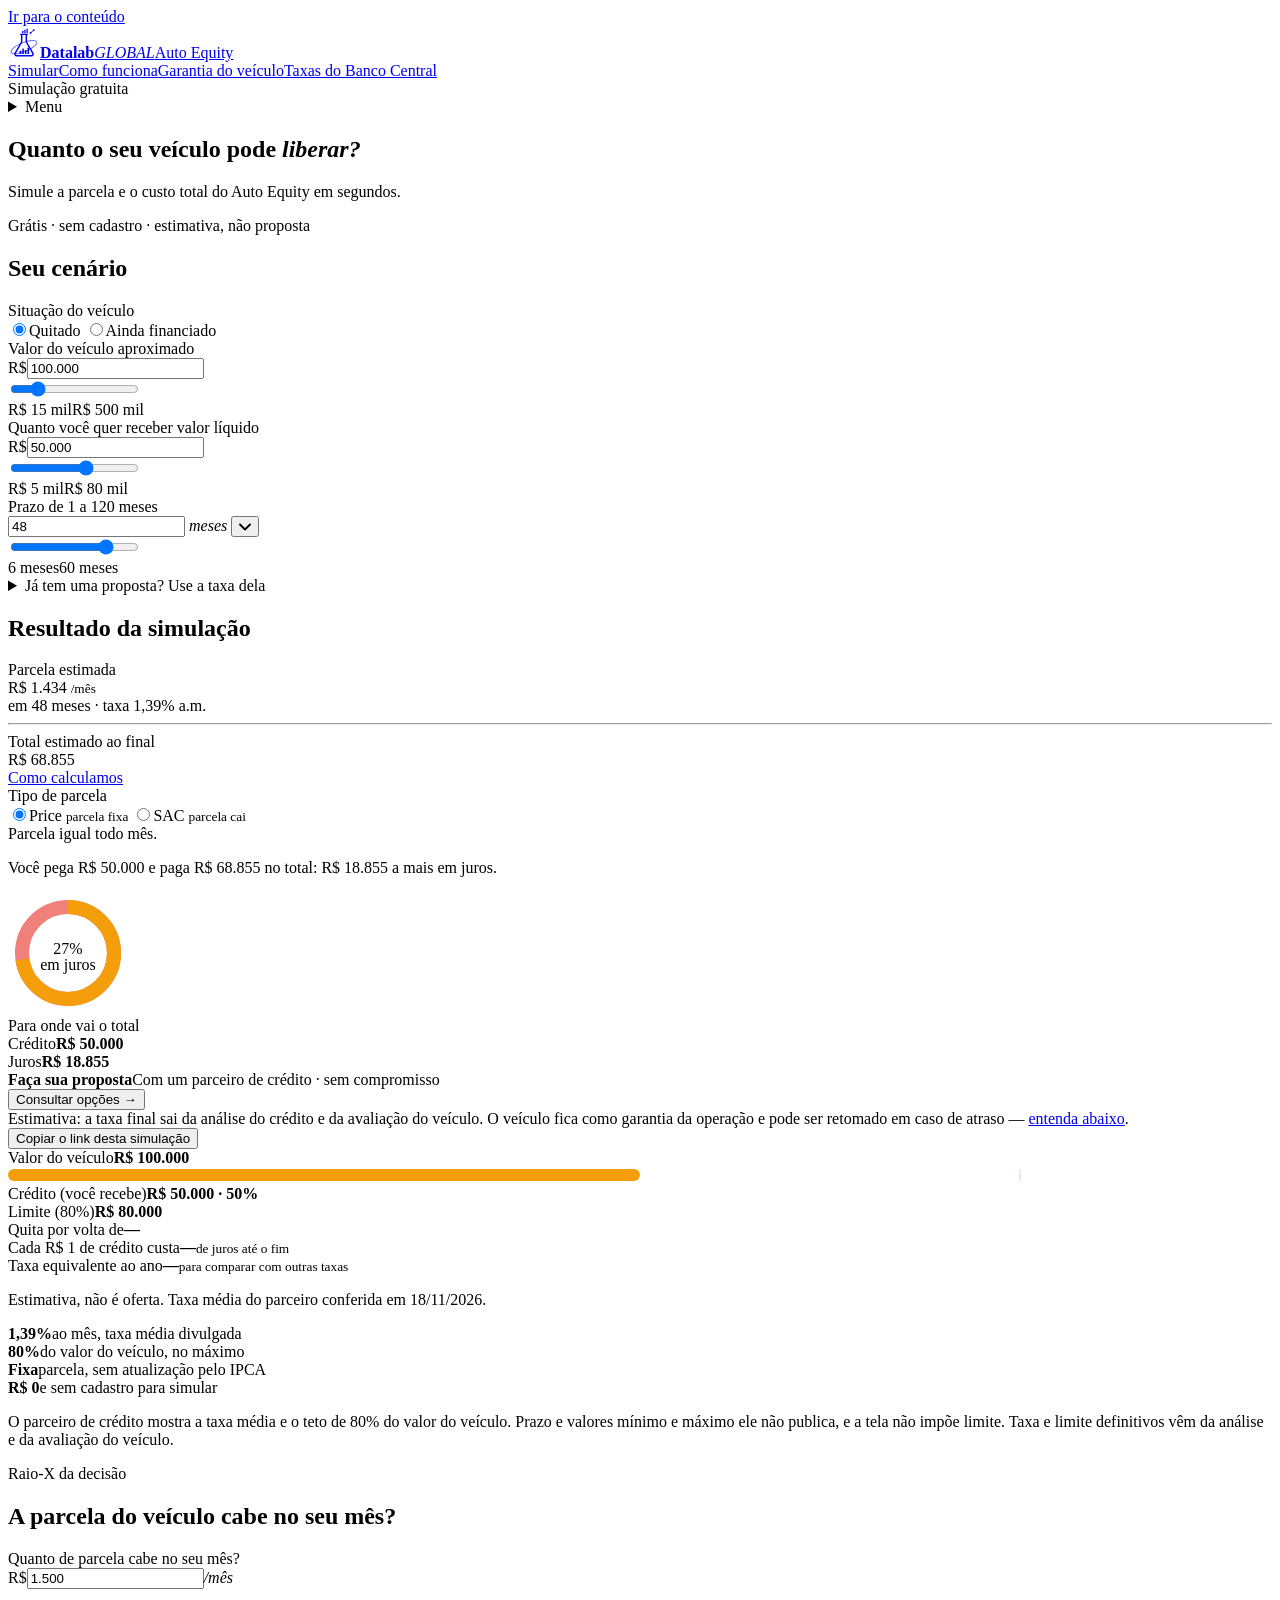
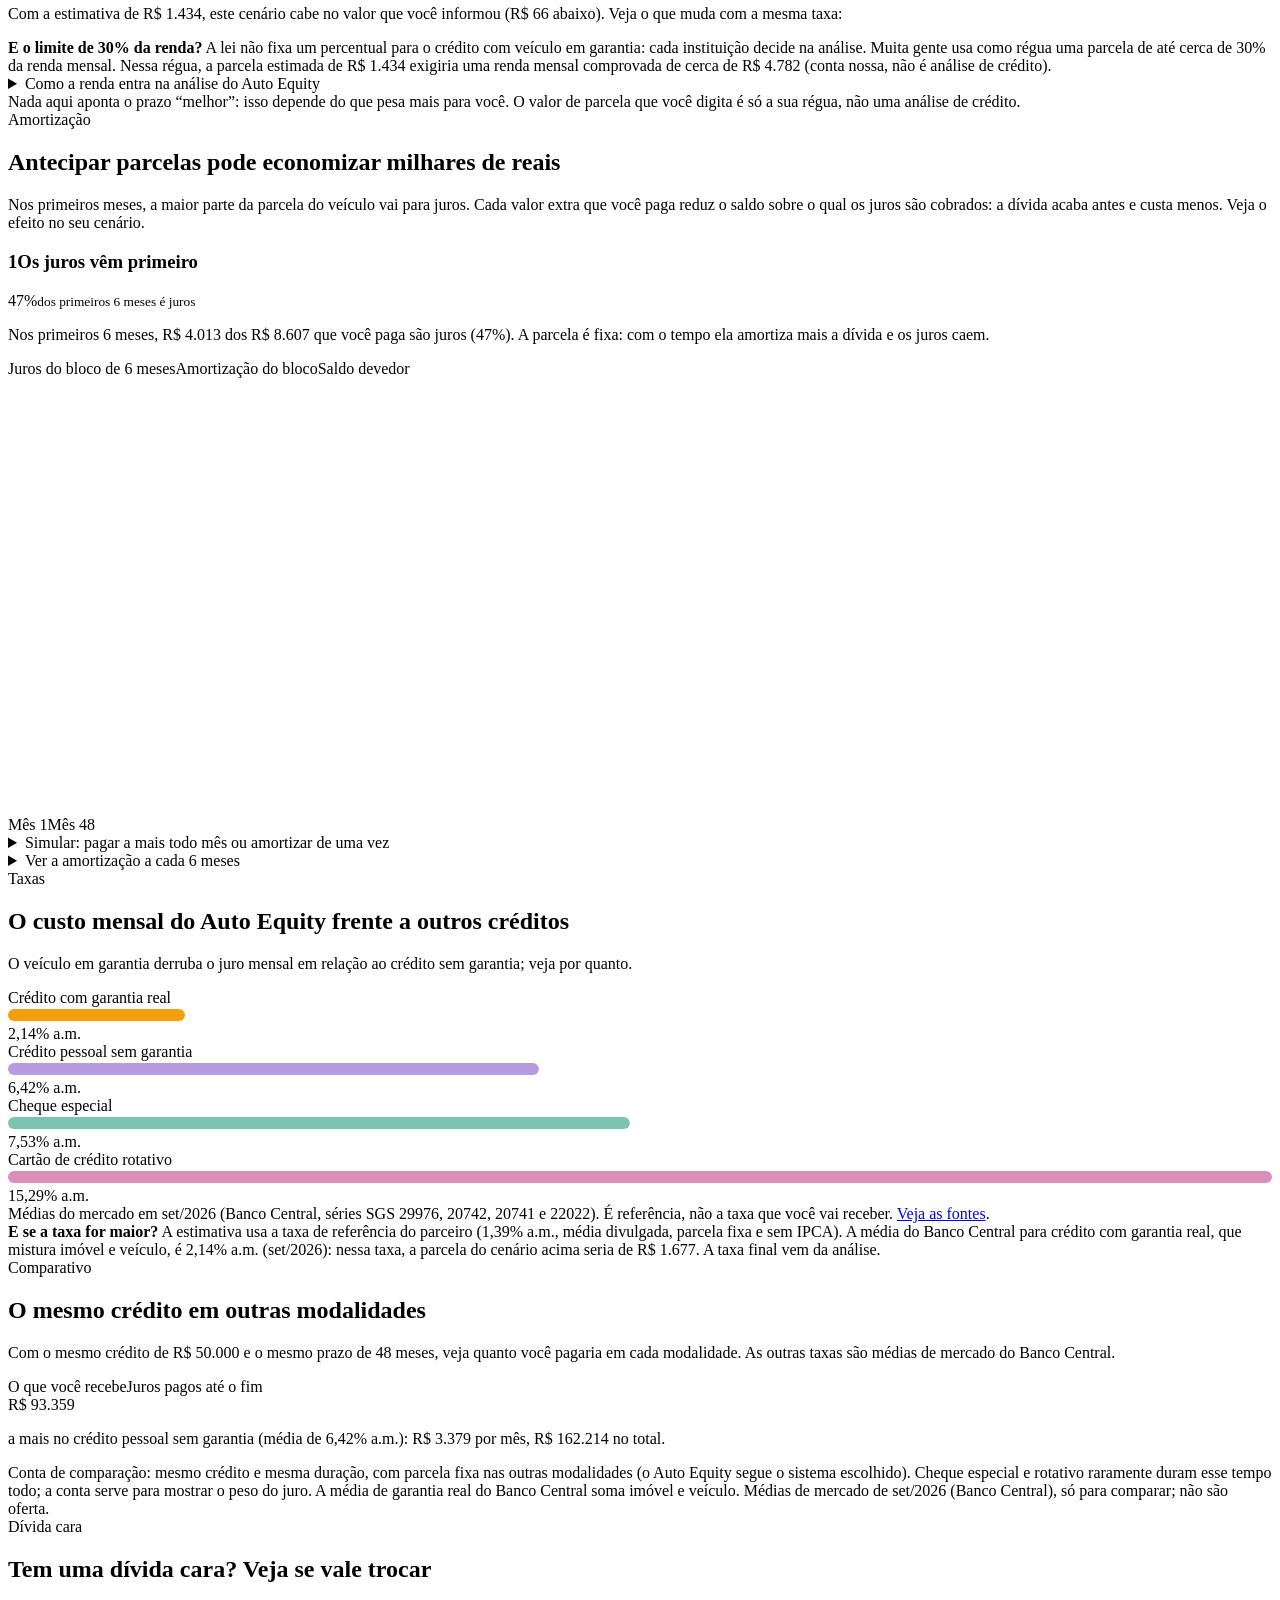
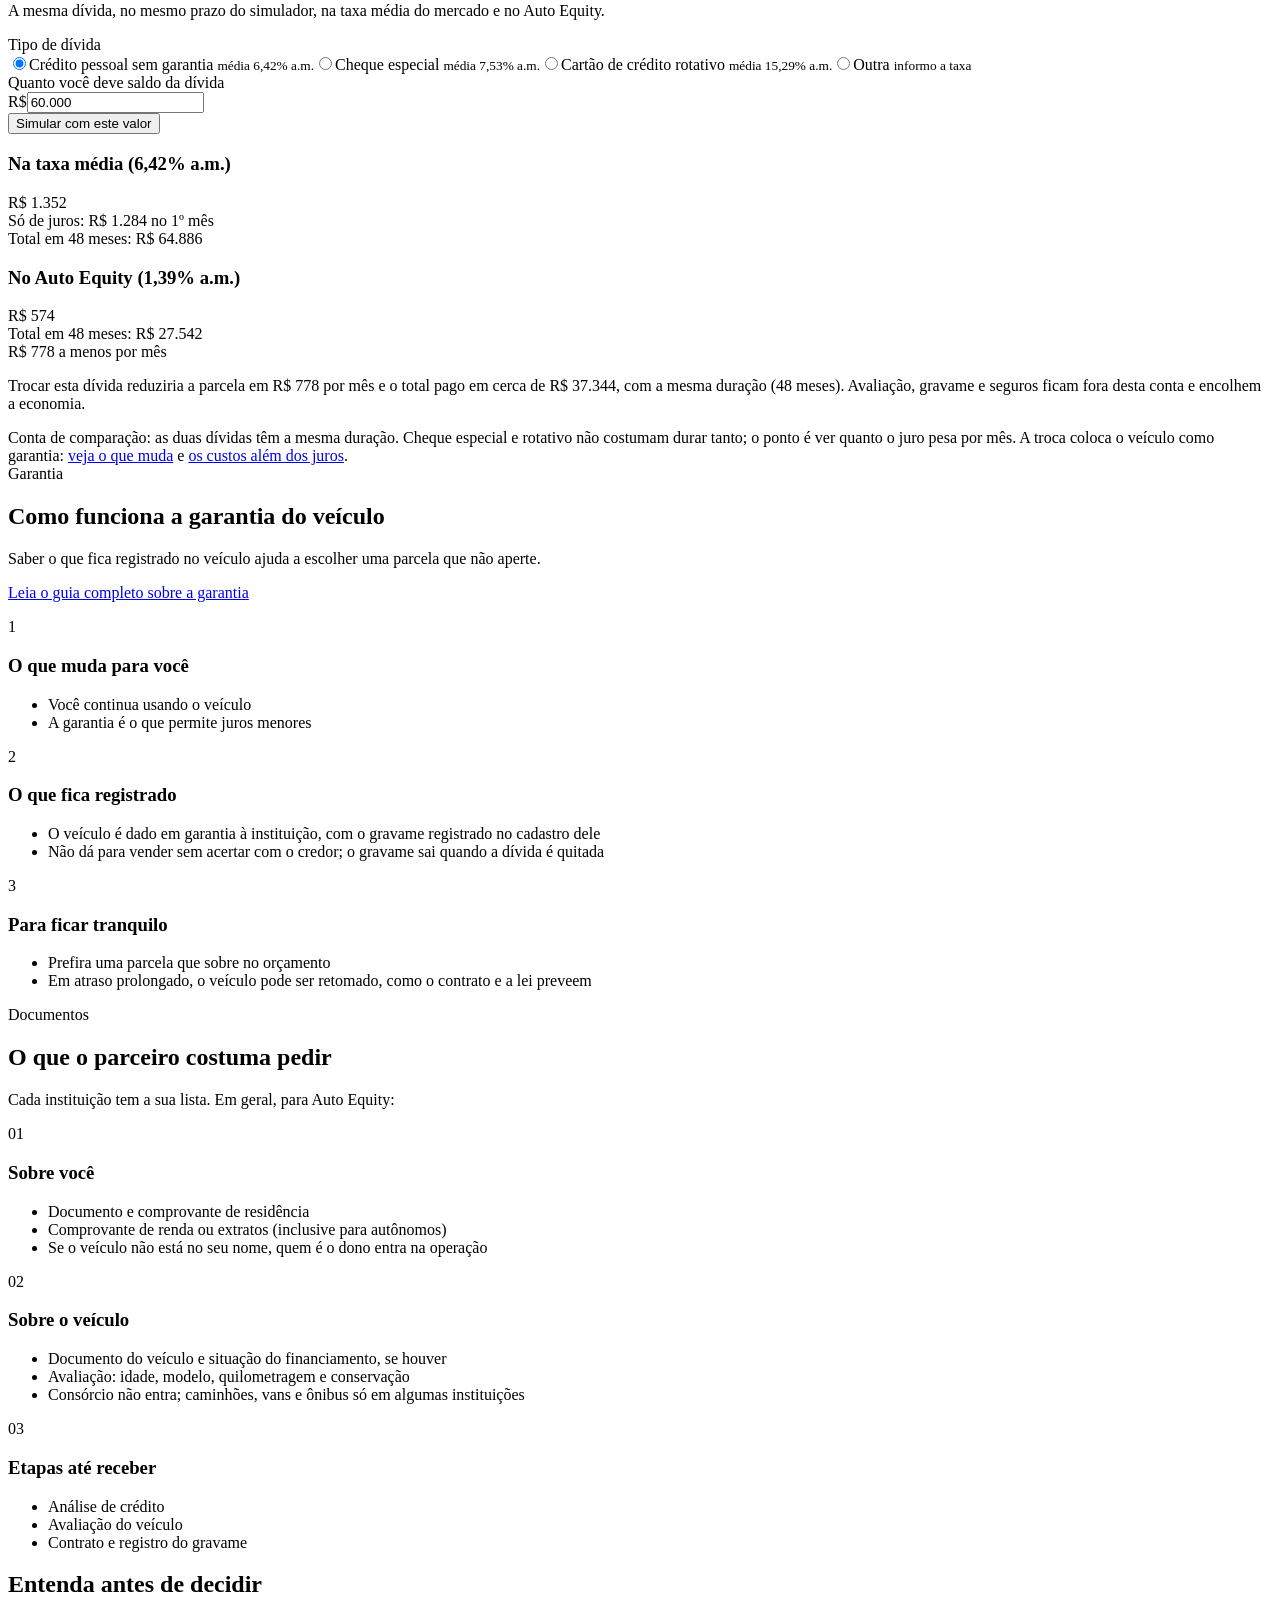
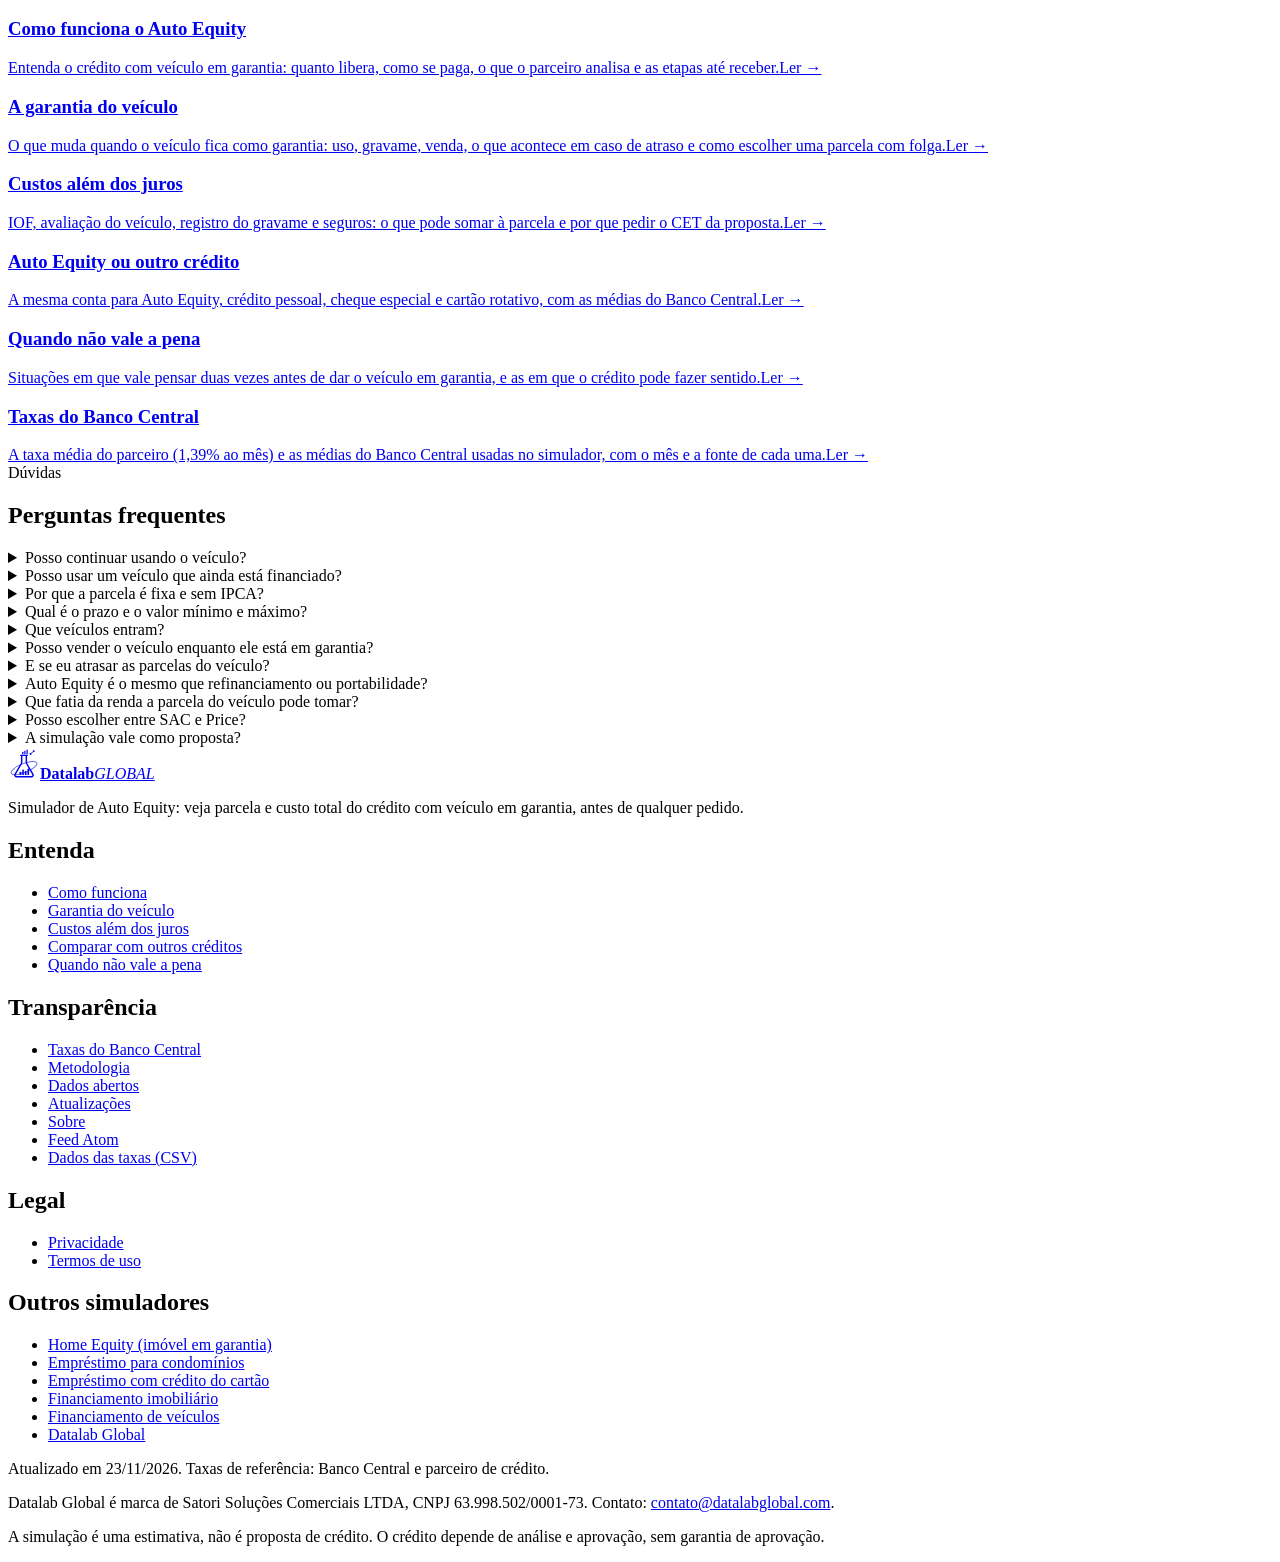
==== commit 67d6044d: "Home: scripts com defer (tira o bloqueio de renderização) Co-Authored-By: Claude Sonnet 5.5 <noreply" ====
--- a/paginas_seo/index.html
+++ b/paginas_seo/index.html
@@ -24,7 +24,7 @@
 <meta name="theme-color" content="#020617">
 <link rel="preload" href="/fonts/playfair-display-latin.woff2" as="font" type="font/woff2" crossorigin>
 <link rel="preload" href="/fonts/inter-latin.woff2" as="font" type="font/woff2" crossorigin>
-<link rel="stylesheet" href="/styles.css?v=525946b8ee">
+<link rel="stylesheet" href="/styles.css?v=0754c6dcba">
 <link rel="alternate" type="application/atom+xml" title="Auto Equity — Datalab Global" href="/feed.xml">
 <script type="application/ld+json">{"@context": "https://schema.org", "@graph": [{"@type": "Organization", "@id": "https://autoequity.datalabglobal.com/#organizacao", "name": "Datalab Global", "legalName": "Satori Soluções Comerciais LTDA", "taxID": "63.998.502/0001-73", "url": "https://www.datalabglobal.com/", "email": "contato@datalabglobal.com", "sameAs": ["https://huggingface.co/datalabglobal"], "founder": {"@type": "Person", "name": "Rodolfo Delfino", "sameAs": ["https://github.com/rldelfino", "https://www.kaggle.com/rodolfodelfino", "https://www.linkedin.com/in/rodolfo-leal-delfino"]}, "logo": {"@type": "ImageObject", "url": "https://autoequity.datalabglobal.com/apple-touch-icon.png", "width": 180, "height": 180}}, {"@type": "WebSite", "@id": "https://autoequity.datalabglobal.com/#site", "url": "https://autoequity.datalabglobal.com/", "name": "Auto Equity — Datalab Global", "inLanguage": "pt-BR", "publisher": {"@id": "https://autoequity.datalabglobal.com/#organizacao"}}, {"@type": "WebApplication", "@id": "https://autoequity.datalabglobal.com/#app", "url": "https://autoequity.datalabglobal.com/", "name": "Simulador de Auto Equity", "description": "Simule o Auto Equity (crédito com veículo em garantia): veja a parcela e o custo total estimados, até 80% do valor do veículo, parcela fixa. Grátis e sem cadastro.", "inLanguage": "pt-BR", "applicationCategory": "FinanceApplication", "operatingSystem": "Any", "browserRequirements": "Requires JavaScript", "isAccessibleForFree": true, "offers": {"@type": "Offer", "price": "0", "priceCurrency": "BRL"}, "publisher": {"@id": "https://autoequity.datalabglobal.com/#organizacao"}}]}</script>
 <script type="application/ld+json">{"@context": "https://schema.org", "@type": "FAQPage", "mainEntity": [{"@type": "Question", "name": "Posso continuar usando o veículo?", "acceptedAnswer": {"@type": "Answer", "text": "Sim. No Auto Equity o veículo fica como garantia, mas você continua usando: dirigindo, trabalhando com ele, conforme o contrato. O que muda é o registro da garantia (o gravame) no cadastro do veículo, que sai quando a dívida é quitada. Veja como funciona a garantia."}}, {"@type": "Question", "name": "Posso usar um veículo que ainda está financiado?", "acceptedAnswer": {"@type": "Answer", "text": "Em geral é possível, conforme a instituição: o novo crédito liquida o financiamento do carro e o que sobra fica com você. Por isso o simulador tem a opção \"Ainda financiado\": o saldo entra no total do crédito e conta para o limite de 80% do valor do veículo. Veículo de consórcio não entra."}}, {"@type": "Question", "name": "Por que a parcela é fixa e sem IPCA?", "acceptedAnswer": {"@type": "Answer", "text": "Porque o simulador parte da taxa média que o parceiro divulga para veículo em garantia, 1,39% ao mês, que não vem somada ao IPCA. A parcela é igual do primeiro ao último mês (tabela Price). A proposta real traz a taxa, o sistema e o CET: confira lá, porque a taxa que você recebe pode ser menor ou maior que a média."}}, {"@type": "Question", "name": "Qual é o prazo e o valor mínimo e máximo?", "acceptedAnswer": {"@type": "Answer", "text": "O parceiro divulga que libera até 80% do valor do veículo. Ele não divulga prazo, valor mínimo nem teto de crédito, e a tela não impõe nenhum: aceita qualquer valor positivo e prazo de 1 a 120 meses, só barrando o que quebraria a conta. A proposta mostra o que vale para o seu caso."}}, {"@type": "Question", "name": "Que veículos entram?", "acceptedAnswer": {"@type": "Answer", "text": "Quem decide é a instituição, na avaliação: idade, modelo, quilometragem e conservação mudam o valor e o limite. Veículo de consórcio não entra, e caminhões, vans e ônibus só são aceitos por algumas instituições."}}, {"@type": "Question", "name": "Posso vender o veículo enquanto ele está em garantia?", "acceptedAnswer": {"@type": "Answer", "text": "Não sem acertar antes com o credor: o gravame impede a transferência normal. Para vender, em geral é preciso quitar a dívida ou combinar a troca da garantia com a instituição. Veja a garantia do veículo."}}, {"@type": "Question", "name": "E se eu atrasar as parcelas do veículo?", "acceptedAnswer": {"@type": "Answer", "text": "Cada dia de atraso gera os encargos do contrato e, se a dívida não for regularizada, a lei prevê um procedimento que pode chegar à retomada e à venda do veículo dado em garantia. Por isso a parcela deve sobrar no orçamento, e não apenas caber. Detalhes em Garantia do veículo."}}, {"@type": "Question", "name": "Auto Equity é o mesmo que refinanciamento ou portabilidade?", "acceptedAnswer": {"@type": "Answer", "text": "Não. No refinanciamento do veículo, o novo crédito quita o saldo do financiamento e libera a diferença; é o que a opção \"Ainda financiado\" do simulador calcula. Portabilidade é transferir uma dívida que já existe para outro credor, normalmente em busca de taxa menor. Já o Auto Equity, também chamado de empréstimo com garantia de veículo, é um crédito novo com o veículo em garantia. Veja a comparação."}}, {"@type": "Question", "name": "Que fatia da renda a parcela do veículo pode tomar?", "acceptedAnswer": {"@type": "Answer", "text": "A lei não fixa um percentual para o crédito com veículo em garantia: cada instituição decide na análise de crédito, e o parceiro não divulga o dele. Muita gente usa como régua uma parcela de até cerca de 30% da renda mensal. Entram na conta a renda comprovada, outras dívidas, o histórico de crédito e a avaliação do veículo. Veja como funciona."}}, {"@type": "Question", "name": "Posso escolher entre SAC e Price?", "acceptedAnswer": {"@type": "Answer", "text": "Sim, aqui você alterna: no Price a parcela é igual do início ao fim; no SAC ela começa mais alta e diminui mês a mês, e o total de juros é menor. A taxa de referência é a mesma nos dois. Quais sistemas existem de fato, e a que taxa, só a proposta do parceiro diz."}}, {"@type": "Question", "name": "A simulação vale como proposta?", "acceptedAnswer": {"@type": "Answer", "text": "Não. É uma estimativa feita com taxa de referência, sem consultar você nem o veículo. A taxa, o limite e o prazo finais saem da análise de crédito e da avaliação do veículo."}}]}</script>
@@ -392,14 +392,14 @@
       <nav aria-label="Outros simuladores da Datalab Global"><h2>Outros simuladores</h2><ul><li><a href="https://homeequity.datalabglobal.com/">Home Equity (imóvel em garantia)</a></li><li><a href="https://condominio.datalabglobal.com/">Empréstimo para condomínios</a></li><li><a href="https://emprestimo.datalabglobal.com/">Empréstimo com crédito do cartão</a></li><li><a href="https://simulador.datalabglobal.com/">Financiamento imobiliário</a></li><li><a href="https://veiculos.datalabglobal.com/">Financiamento de veículos</a></li><li><a href="https://www.datalabglobal.com/">Datalab Global</a></li></ul></nav>
     </div>
     <div class="base">
-      <p>Atualizado em 22/11/2026. Taxas de referência: Banco Central e parceiro de crédito.</p>
+      <p>Atualizado em 23/11/2026. Taxas de referência: Banco Central e parceiro de crédito.</p>
       <p>Datalab Global é marca de Satori Soluções Comerciais LTDA, CNPJ 63.998.502/0001-73. Contato: <a href="mailto:contato@datalabglobal.com">contato@datalabglobal.com</a>.</p>
       <p>A simulação é uma estimativa, não é proposta de crédito. O crédito depende de análise e aprovação, sem garantia de aprovação.</p>
     </div>
   </div>
 </footer>
-<script src="/calculo.js?v=e1fbb9c6c6"></script>
-<script src="/simulador.js?v=9887d320ed"></script>
+<script defer src="/calculo.js?v=e1fbb9c6c6"></script>
+<script defer src="/simulador.js?v=9887d320ed"></script>
 <script defer src="/menu.js?v=058e63b79e"></script>
 </body>
 </html>
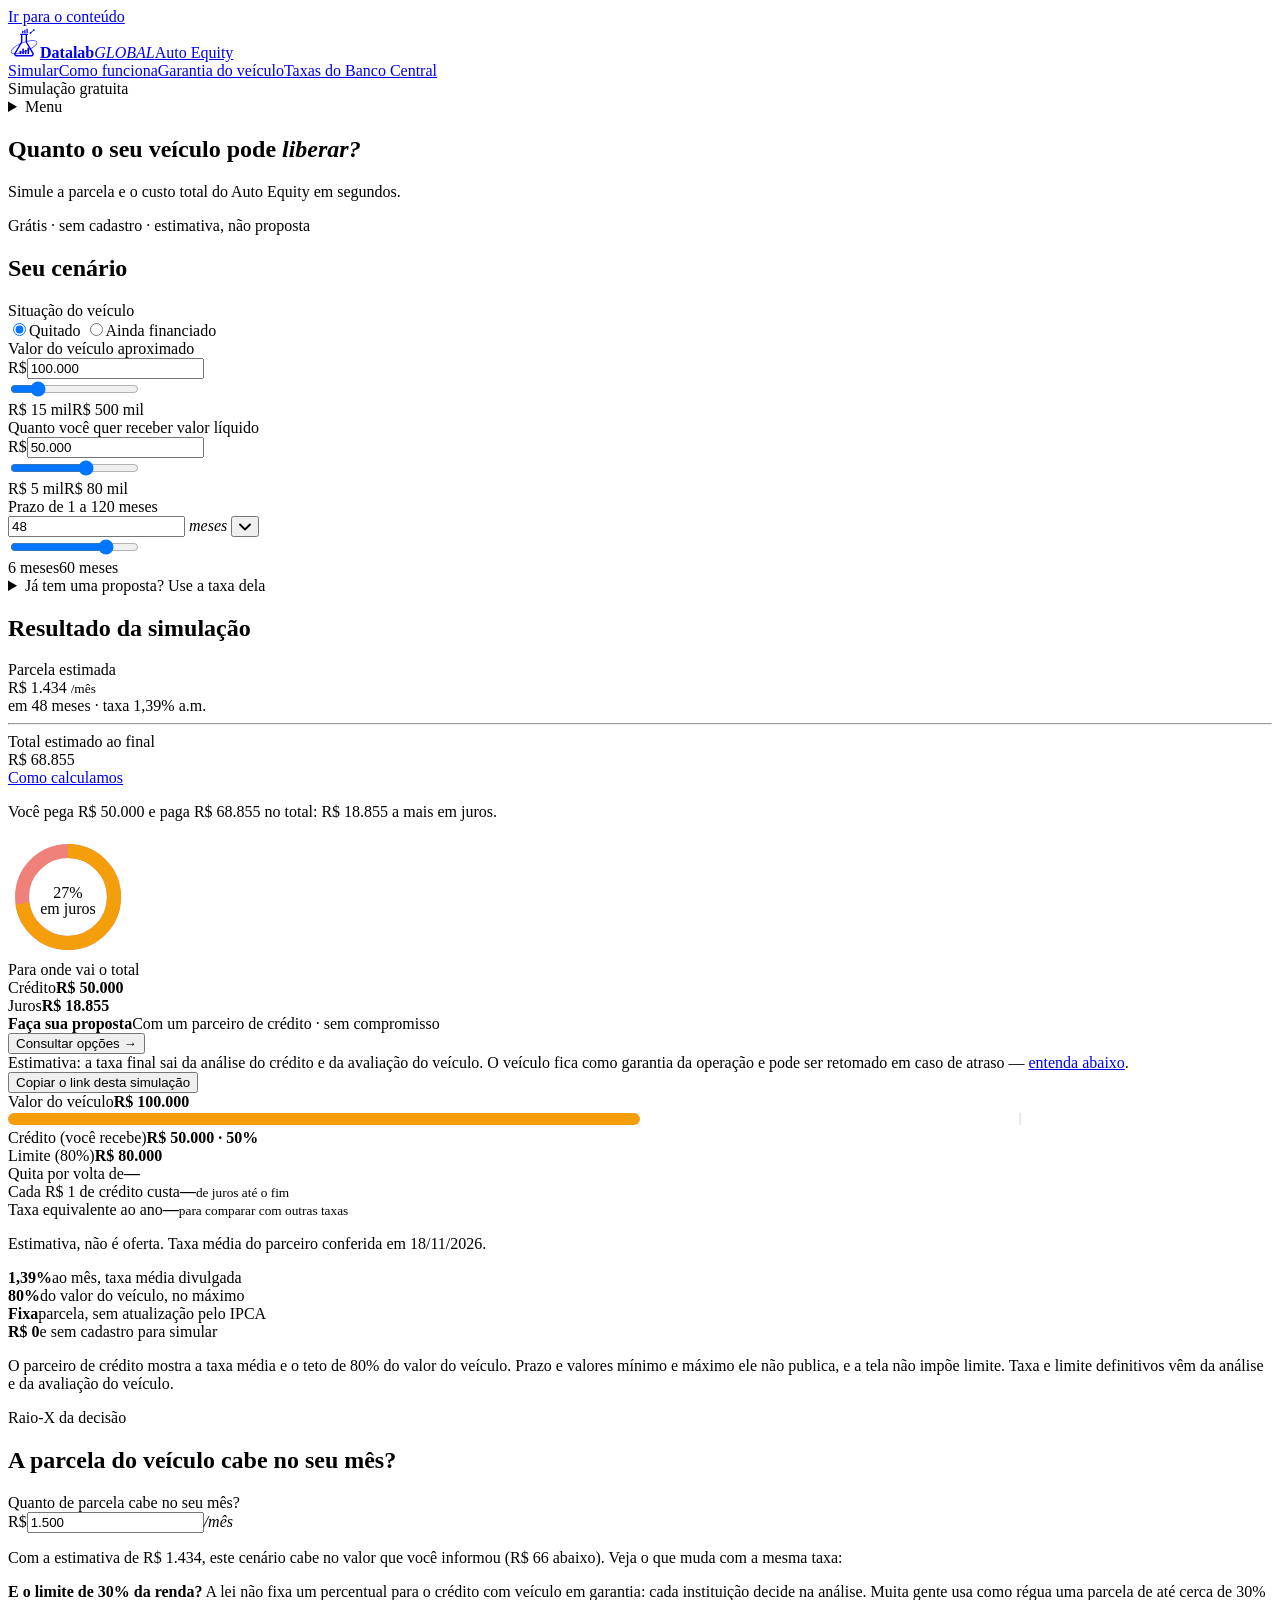
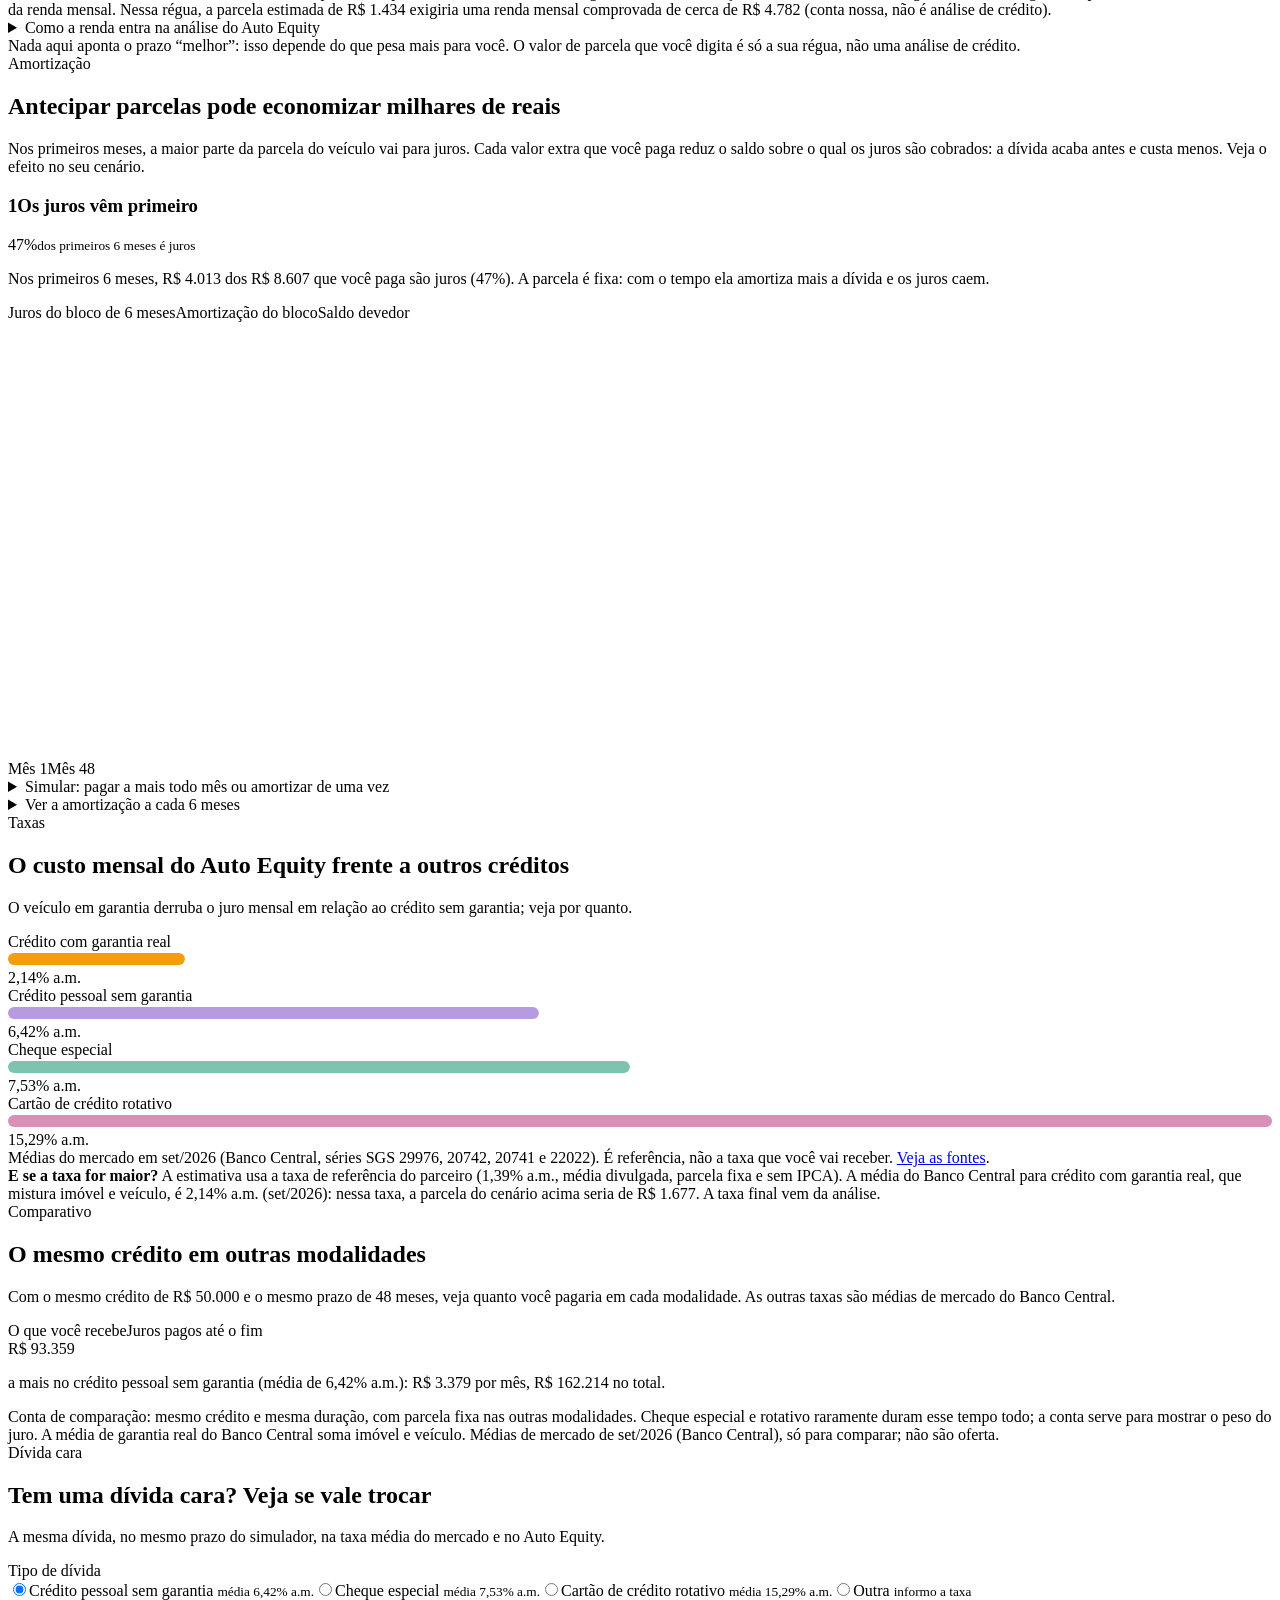
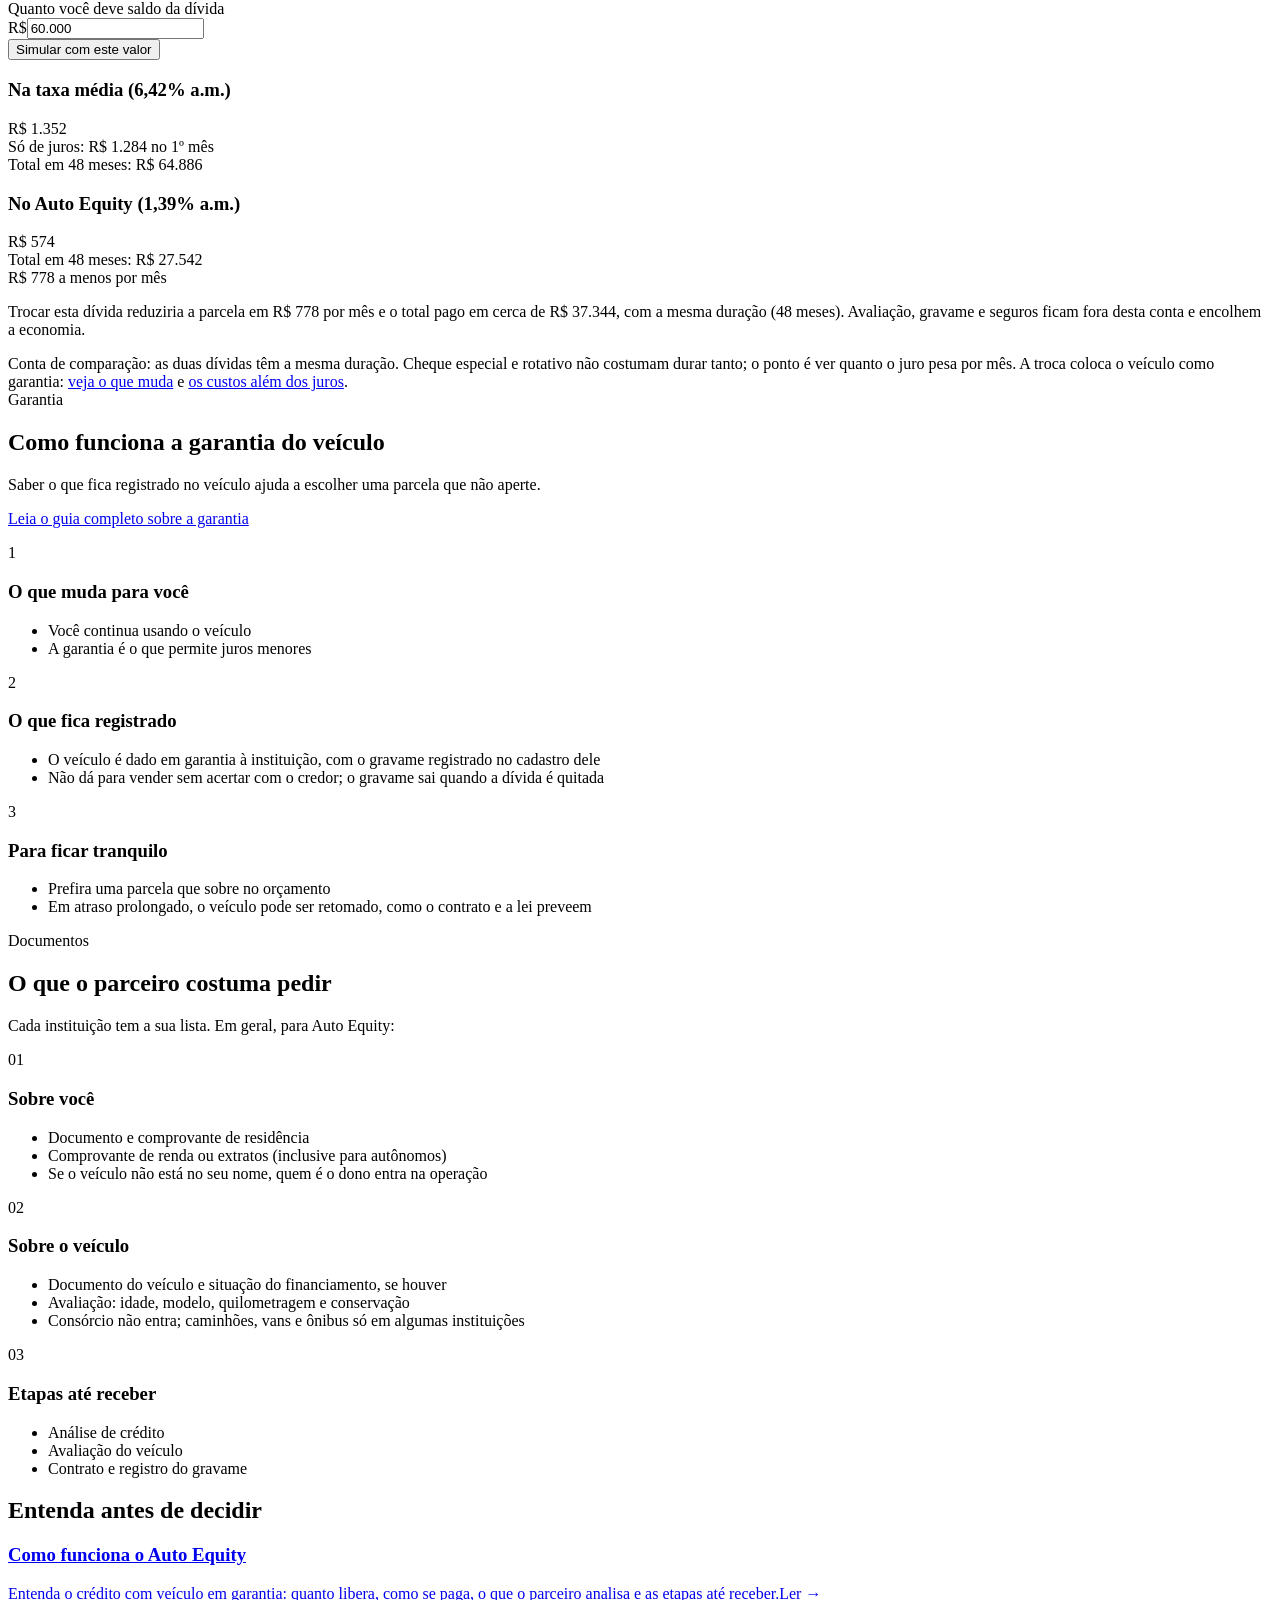
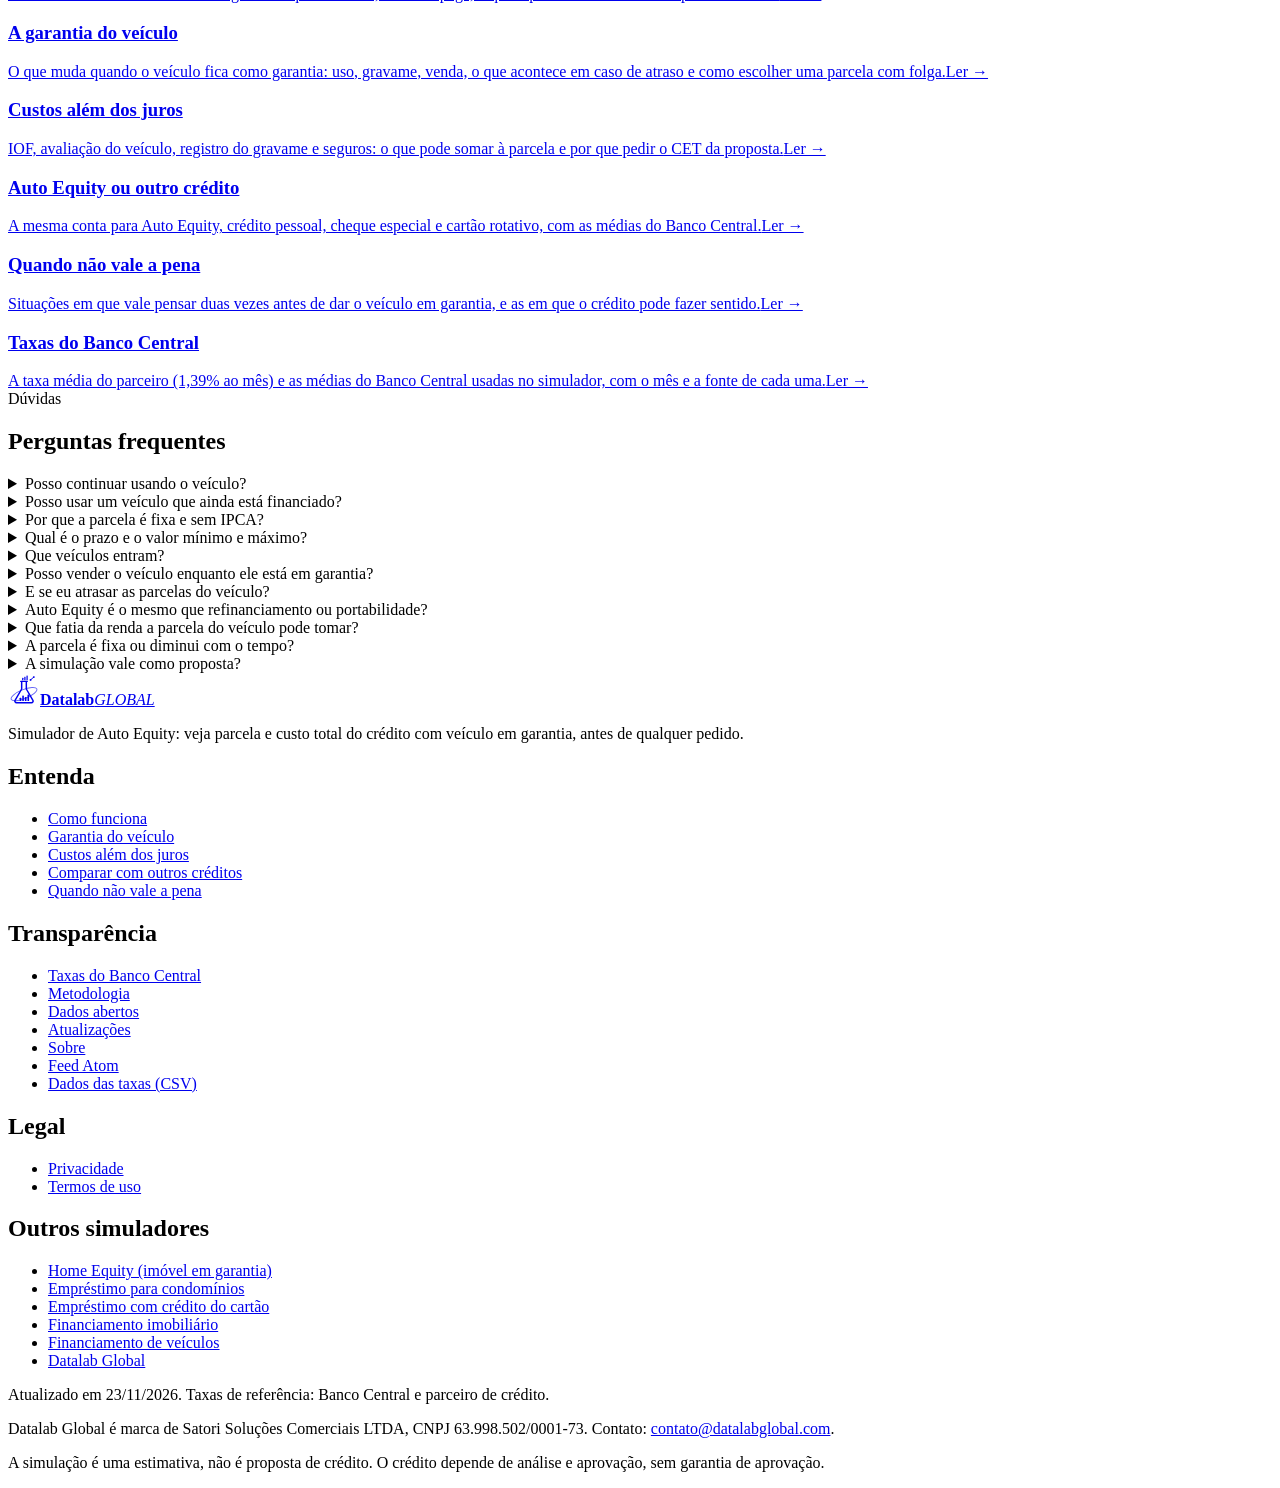
==== commit 277090a7: "Auto Equity: remove a opção SAC (só parcela fixa/Price) Co-Authored-By: Claude Sonnet 5.5 <noreply@a" ====
--- a/paginas_seo/index.html
+++ b/paginas_seo/index.html
@@ -27,7 +27,7 @@
 <link rel="stylesheet" href="/styles.css?v=0754c6dcba">
 <link rel="alternate" type="application/atom+xml" title="Auto Equity — Datalab Global" href="/feed.xml">
 <script type="application/ld+json">{"@context": "https://schema.org", "@graph": [{"@type": "Organization", "@id": "https://autoequity.datalabglobal.com/#organizacao", "name": "Datalab Global", "legalName": "Satori Soluções Comerciais LTDA", "taxID": "63.998.502/0001-73", "url": "https://www.datalabglobal.com/", "email": "contato@datalabglobal.com", "sameAs": ["https://huggingface.co/datalabglobal"], "founder": {"@type": "Person", "name": "Rodolfo Delfino", "sameAs": ["https://github.com/rldelfino", "https://www.kaggle.com/rodolfodelfino", "https://www.linkedin.com/in/rodolfo-leal-delfino"]}, "logo": {"@type": "ImageObject", "url": "https://autoequity.datalabglobal.com/apple-touch-icon.png", "width": 180, "height": 180}}, {"@type": "WebSite", "@id": "https://autoequity.datalabglobal.com/#site", "url": "https://autoequity.datalabglobal.com/", "name": "Auto Equity — Datalab Global", "inLanguage": "pt-BR", "publisher": {"@id": "https://autoequity.datalabglobal.com/#organizacao"}}, {"@type": "WebApplication", "@id": "https://autoequity.datalabglobal.com/#app", "url": "https://autoequity.datalabglobal.com/", "name": "Simulador de Auto Equity", "description": "Simule o Auto Equity (crédito com veículo em garantia): veja a parcela e o custo total estimados, até 80% do valor do veículo, parcela fixa. Grátis e sem cadastro.", "inLanguage": "pt-BR", "applicationCategory": "FinanceApplication", "operatingSystem": "Any", "browserRequirements": "Requires JavaScript", "isAccessibleForFree": true, "offers": {"@type": "Offer", "price": "0", "priceCurrency": "BRL"}, "publisher": {"@id": "https://autoequity.datalabglobal.com/#organizacao"}}]}</script>
-<script type="application/ld+json">{"@context": "https://schema.org", "@type": "FAQPage", "mainEntity": [{"@type": "Question", "name": "Posso continuar usando o veículo?", "acceptedAnswer": {"@type": "Answer", "text": "Sim. No Auto Equity o veículo fica como garantia, mas você continua usando: dirigindo, trabalhando com ele, conforme o contrato. O que muda é o registro da garantia (o gravame) no cadastro do veículo, que sai quando a dívida é quitada. Veja como funciona a garantia."}}, {"@type": "Question", "name": "Posso usar um veículo que ainda está financiado?", "acceptedAnswer": {"@type": "Answer", "text": "Em geral é possível, conforme a instituição: o novo crédito liquida o financiamento do carro e o que sobra fica com você. Por isso o simulador tem a opção \"Ainda financiado\": o saldo entra no total do crédito e conta para o limite de 80% do valor do veículo. Veículo de consórcio não entra."}}, {"@type": "Question", "name": "Por que a parcela é fixa e sem IPCA?", "acceptedAnswer": {"@type": "Answer", "text": "Porque o simulador parte da taxa média que o parceiro divulga para veículo em garantia, 1,39% ao mês, que não vem somada ao IPCA. A parcela é igual do primeiro ao último mês (tabela Price). A proposta real traz a taxa, o sistema e o CET: confira lá, porque a taxa que você recebe pode ser menor ou maior que a média."}}, {"@type": "Question", "name": "Qual é o prazo e o valor mínimo e máximo?", "acceptedAnswer": {"@type": "Answer", "text": "O parceiro divulga que libera até 80% do valor do veículo. Ele não divulga prazo, valor mínimo nem teto de crédito, e a tela não impõe nenhum: aceita qualquer valor positivo e prazo de 1 a 120 meses, só barrando o que quebraria a conta. A proposta mostra o que vale para o seu caso."}}, {"@type": "Question", "name": "Que veículos entram?", "acceptedAnswer": {"@type": "Answer", "text": "Quem decide é a instituição, na avaliação: idade, modelo, quilometragem e conservação mudam o valor e o limite. Veículo de consórcio não entra, e caminhões, vans e ônibus só são aceitos por algumas instituições."}}, {"@type": "Question", "name": "Posso vender o veículo enquanto ele está em garantia?", "acceptedAnswer": {"@type": "Answer", "text": "Não sem acertar antes com o credor: o gravame impede a transferência normal. Para vender, em geral é preciso quitar a dívida ou combinar a troca da garantia com a instituição. Veja a garantia do veículo."}}, {"@type": "Question", "name": "E se eu atrasar as parcelas do veículo?", "acceptedAnswer": {"@type": "Answer", "text": "Cada dia de atraso gera os encargos do contrato e, se a dívida não for regularizada, a lei prevê um procedimento que pode chegar à retomada e à venda do veículo dado em garantia. Por isso a parcela deve sobrar no orçamento, e não apenas caber. Detalhes em Garantia do veículo."}}, {"@type": "Question", "name": "Auto Equity é o mesmo que refinanciamento ou portabilidade?", "acceptedAnswer": {"@type": "Answer", "text": "Não. No refinanciamento do veículo, o novo crédito quita o saldo do financiamento e libera a diferença; é o que a opção \"Ainda financiado\" do simulador calcula. Portabilidade é transferir uma dívida que já existe para outro credor, normalmente em busca de taxa menor. Já o Auto Equity, também chamado de empréstimo com garantia de veículo, é um crédito novo com o veículo em garantia. Veja a comparação."}}, {"@type": "Question", "name": "Que fatia da renda a parcela do veículo pode tomar?", "acceptedAnswer": {"@type": "Answer", "text": "A lei não fixa um percentual para o crédito com veículo em garantia: cada instituição decide na análise de crédito, e o parceiro não divulga o dele. Muita gente usa como régua uma parcela de até cerca de 30% da renda mensal. Entram na conta a renda comprovada, outras dívidas, o histórico de crédito e a avaliação do veículo. Veja como funciona."}}, {"@type": "Question", "name": "Posso escolher entre SAC e Price?", "acceptedAnswer": {"@type": "Answer", "text": "Sim, aqui você alterna: no Price a parcela é igual do início ao fim; no SAC ela começa mais alta e diminui mês a mês, e o total de juros é menor. A taxa de referência é a mesma nos dois. Quais sistemas existem de fato, e a que taxa, só a proposta do parceiro diz."}}, {"@type": "Question", "name": "A simulação vale como proposta?", "acceptedAnswer": {"@type": "Answer", "text": "Não. É uma estimativa feita com taxa de referência, sem consultar você nem o veículo. A taxa, o limite e o prazo finais saem da análise de crédito e da avaliação do veículo."}}]}</script>
+<script type="application/ld+json">{"@context": "https://schema.org", "@type": "FAQPage", "mainEntity": [{"@type": "Question", "name": "Posso continuar usando o veículo?", "acceptedAnswer": {"@type": "Answer", "text": "Sim. No Auto Equity o veículo fica como garantia, mas você continua usando: dirigindo, trabalhando com ele, conforme o contrato. O que muda é o registro da garantia (o gravame) no cadastro do veículo, que sai quando a dívida é quitada. Veja como funciona a garantia."}}, {"@type": "Question", "name": "Posso usar um veículo que ainda está financiado?", "acceptedAnswer": {"@type": "Answer", "text": "Em geral é possível, conforme a instituição: o novo crédito liquida o financiamento do carro e o que sobra fica com você. Por isso o simulador tem a opção \"Ainda financiado\": o saldo entra no total do crédito e conta para o limite de 80% do valor do veículo. Veículo de consórcio não entra."}}, {"@type": "Question", "name": "Por que a parcela é fixa e sem IPCA?", "acceptedAnswer": {"@type": "Answer", "text": "Porque o simulador parte da taxa média que o parceiro divulga para veículo em garantia, 1,39% ao mês, que não vem somada ao IPCA. A parcela é igual do primeiro ao último mês (tabela Price). A proposta real traz a taxa, o sistema e o CET: confira lá, porque a taxa que você recebe pode ser menor ou maior que a média."}}, {"@type": "Question", "name": "Qual é o prazo e o valor mínimo e máximo?", "acceptedAnswer": {"@type": "Answer", "text": "O parceiro divulga que libera até 80% do valor do veículo. Ele não divulga prazo, valor mínimo nem teto de crédito, e a tela não impõe nenhum: aceita qualquer valor positivo e prazo de 1 a 120 meses, só barrando o que quebraria a conta. A proposta mostra o que vale para o seu caso."}}, {"@type": "Question", "name": "Que veículos entram?", "acceptedAnswer": {"@type": "Answer", "text": "Quem decide é a instituição, na avaliação: idade, modelo, quilometragem e conservação mudam o valor e o limite. Veículo de consórcio não entra, e caminhões, vans e ônibus só são aceitos por algumas instituições."}}, {"@type": "Question", "name": "Posso vender o veículo enquanto ele está em garantia?", "acceptedAnswer": {"@type": "Answer", "text": "Não sem acertar antes com o credor: o gravame impede a transferência normal. Para vender, em geral é preciso quitar a dívida ou combinar a troca da garantia com a instituição. Veja a garantia do veículo."}}, {"@type": "Question", "name": "E se eu atrasar as parcelas do veículo?", "acceptedAnswer": {"@type": "Answer", "text": "Cada dia de atraso gera os encargos do contrato e, se a dívida não for regularizada, a lei prevê um procedimento que pode chegar à retomada e à venda do veículo dado em garantia. Por isso a parcela deve sobrar no orçamento, e não apenas caber. Detalhes em Garantia do veículo."}}, {"@type": "Question", "name": "Auto Equity é o mesmo que refinanciamento ou portabilidade?", "acceptedAnswer": {"@type": "Answer", "text": "Não. No refinanciamento do veículo, o novo crédito quita o saldo do financiamento e libera a diferença; é o que a opção \"Ainda financiado\" do simulador calcula. Portabilidade é transferir uma dívida que já existe para outro credor, normalmente em busca de taxa menor. Já o Auto Equity, também chamado de empréstimo com garantia de veículo, é um crédito novo com o veículo em garantia. Veja a comparação."}}, {"@type": "Question", "name": "Que fatia da renda a parcela do veículo pode tomar?", "acceptedAnswer": {"@type": "Answer", "text": "A lei não fixa um percentual para o crédito com veículo em garantia: cada instituição decide na análise de crédito, e o parceiro não divulga o dele. Muita gente usa como régua uma parcela de até cerca de 30% da renda mensal. Entram na conta a renda comprovada, outras dívidas, o histórico de crédito e a avaliação do veículo. Veja como funciona."}}, {"@type": "Question", "name": "A parcela é fixa ou diminui com o tempo?", "acceptedAnswer": {"@type": "Answer", "text": "No Auto Equity a parcela é fixa (tabela Price): é igual do início ao fim do contrato, e o simulador mostra só esse formato. A taxa e o CET finais, só a proposta do parceiro diz."}}, {"@type": "Question", "name": "A simulação vale como proposta?", "acceptedAnswer": {"@type": "Answer", "text": "Não. É uma estimativa feita com taxa de referência, sem consultar você nem o veículo. A taxa, o limite e o prazo finais saem da análise de crédito e da avaliação do veículo."}}]}</script>
 <script defer src="https://cloud.umami.is/script.js" data-website-id="ba3c0b88-59e8-47dd-866d-0b05e5e7dae9"></script>
 </head>
 <body>
@@ -108,19 +108,10 @@
           <div class="kicker" id="r-kicker">Parcela estimada</div>
           <div class="big num"><span id="r-parcela">R$ 1.434</span> <small>/mês</small></div>
           <div class="dim" id="r-sub">em 48 meses · taxa 1,39% a.m.</div>
-          <div class="dim ult" id="r-ultima" hidden></div>
           <hr class="sep">
           <div class="dim lab">Total estimado ao final</div>
           <div class="mid num" id="r-total">R$ 68.855</div>
           <div class="dim"><a href="/metodologia">Como calculamos</a></div>
-        </div>
-        <div class="ctx sis">
-          <div class="t" id="lb-sistema">Tipo de parcela</div>
-          <div class="seg s2" role="radiogroup" aria-labelledby="lb-sistema">
-            <input type="radio" name="sistema" id="sis-price" value="price" checked><label for="sis-price">Price <small>parcela fixa</small></label>
-            <input type="radio" name="sistema" id="sis-sac" value="sac"><label for="sis-sac">SAC <small>parcela cai</small></label>
-          </div>
-          <div class="hint" id="hint-sistema">Parcela igual todo mês.</div>
         </div>
       </div>
       <div class="callout"><p id="r-resumo">Você pega R$ 50.000 e paga R$ 68.855 no total: R$ 18.855 a mais em juros.</p></div>
@@ -290,7 +281,7 @@
         <p id="cm-gap">a mais no crédito pessoal sem garantia (média de 6,42% a.m.): R$ 3.379 por mês, R$ 162.214 no total.</p>
       </div>
     </div>
-    <div class="hint" id="cm-nota">Conta de comparação: mesmo crédito e mesma duração, com parcela fixa nas outras modalidades (o Auto Equity segue o sistema escolhido). Cheque especial e rotativo raramente duram esse tempo todo; a conta serve para mostrar o peso do juro. A média de garantia real do Banco Central soma imóvel e veículo. Médias de mercado de set/2026 (Banco Central), só para comparar; não são oferta.</div>
+    <div class="hint" id="cm-nota">Conta de comparação: mesmo crédito e mesma duração, com parcela fixa nas outras modalidades. Cheque especial e rotativo raramente duram esse tempo todo; a conta serve para mostrar o peso do juro. A média de garantia real do Banco Central soma imóvel e veículo. Médias de mercado de set/2026 (Banco Central), só para comparar; não são oferta.</div>
   </section>
 
   <section class="band" aria-labelledby="t-quitar">
@@ -360,7 +351,7 @@
       <div class="kicker">Dúvidas</div>
       <h2 id="t-faq">Perguntas frequentes</h2>
     </div>
-    <div class="faq"><details><summary>Posso continuar usando o veículo?</summary><p>Sim. No Auto Equity o veículo fica como garantia, mas você continua usando: dirigindo, trabalhando com ele, conforme o contrato. O que muda é o registro da garantia (o gravame) no cadastro do veículo, que sai quando a dívida é quitada. Veja <a href="/garantia-do-veiculo">como funciona a garantia</a>.</p></details><details><summary>Posso usar um veículo que ainda está financiado?</summary><p>Em geral é possível, conforme a instituição: o novo crédito liquida o financiamento do carro e o que sobra fica com você. Por isso o simulador tem a opção "Ainda financiado": o saldo entra no total do crédito e conta para o limite de 80% do valor do veículo. Veículo de consórcio não entra.</p></details><details><summary>Por que a parcela é fixa e sem IPCA?</summary><p>Porque o simulador parte da taxa média que o parceiro divulga para veículo em garantia, 1,39% ao mês, que não vem somada ao IPCA. A parcela é igual do primeiro ao último mês (tabela Price). A proposta real traz a taxa, o sistema e o CET: confira lá, porque a taxa que você recebe pode ser menor ou maior que a média.</p></details><details><summary>Qual é o prazo e o valor mínimo e máximo?</summary><p>O parceiro divulga que libera até 80% do valor do veículo. Ele não divulga prazo, valor mínimo nem teto de crédito, e a tela não impõe nenhum: aceita qualquer valor positivo e prazo de 1 a 120 meses, só barrando o que quebraria a conta. A proposta mostra o que vale para o seu caso.</p></details><details><summary>Que veículos entram?</summary><p>Quem decide é a instituição, na avaliação: idade, modelo, quilometragem e conservação mudam o valor e o limite. Veículo de consórcio não entra, e caminhões, vans e ônibus só são aceitos por algumas instituições.</p></details><details><summary>Posso vender o veículo enquanto ele está em garantia?</summary><p>Não sem acertar antes com o credor: o gravame impede a transferência normal. Para vender, em geral é preciso quitar a dívida ou combinar a troca da garantia com a instituição. Veja <a href="/garantia-do-veiculo">a garantia do veículo</a>.</p></details><details><summary>E se eu atrasar as parcelas do veículo?</summary><p>Cada dia de atraso gera os encargos do contrato e, se a dívida não for regularizada, a lei prevê um procedimento que pode chegar à retomada e à venda do veículo dado em garantia. Por isso a parcela deve sobrar no orçamento, e não apenas caber. Detalhes em <a href="/garantia-do-veiculo">Garantia do veículo</a>.</p></details><details><summary>Auto Equity é o mesmo que refinanciamento ou portabilidade?</summary><p>Não. No refinanciamento do veículo, o novo crédito quita o saldo do financiamento e libera a diferença; é o que a opção "Ainda financiado" do simulador calcula. Portabilidade é transferir uma dívida que já existe para outro credor, normalmente em busca de taxa menor. Já o Auto Equity, também chamado de empréstimo com garantia de veículo, é um crédito novo com o veículo em garantia. Veja <a href="/auto-equity-ou-outro-credito">a comparação</a>.</p></details><details><summary>Que fatia da renda a parcela do veículo pode tomar?</summary><p>A lei não fixa um percentual para o crédito com veículo em garantia: cada instituição decide na análise de crédito, e o parceiro não divulga o dele. Muita gente usa como régua uma parcela de até cerca de 30% da renda mensal. Entram na conta a renda comprovada, outras dívidas, o histórico de crédito e a avaliação do veículo. Veja <a href="/como-funciona">como funciona</a>.</p></details><details><summary>Posso escolher entre SAC e Price?</summary><p>Sim, aqui você alterna: no Price a parcela é igual do início ao fim; no SAC ela começa mais alta e diminui mês a mês, e o total de juros é menor. A taxa de referência é a mesma nos dois. Quais sistemas existem de fato, e a que taxa, só a proposta do parceiro diz.</p></details><details><summary>A simulação vale como proposta?</summary><p>Não. É uma estimativa feita com taxa de referência, sem consultar você nem o veículo. A taxa, o limite e o prazo finais saem da análise de crédito e da avaliação do veículo.</p></details></div>
+    <div class="faq"><details><summary>Posso continuar usando o veículo?</summary><p>Sim. No Auto Equity o veículo fica como garantia, mas você continua usando: dirigindo, trabalhando com ele, conforme o contrato. O que muda é o registro da garantia (o gravame) no cadastro do veículo, que sai quando a dívida é quitada. Veja <a href="/garantia-do-veiculo">como funciona a garantia</a>.</p></details><details><summary>Posso usar um veículo que ainda está financiado?</summary><p>Em geral é possível, conforme a instituição: o novo crédito liquida o financiamento do carro e o que sobra fica com você. Por isso o simulador tem a opção "Ainda financiado": o saldo entra no total do crédito e conta para o limite de 80% do valor do veículo. Veículo de consórcio não entra.</p></details><details><summary>Por que a parcela é fixa e sem IPCA?</summary><p>Porque o simulador parte da taxa média que o parceiro divulga para veículo em garantia, 1,39% ao mês, que não vem somada ao IPCA. A parcela é igual do primeiro ao último mês (tabela Price). A proposta real traz a taxa, o sistema e o CET: confira lá, porque a taxa que você recebe pode ser menor ou maior que a média.</p></details><details><summary>Qual é o prazo e o valor mínimo e máximo?</summary><p>O parceiro divulga que libera até 80% do valor do veículo. Ele não divulga prazo, valor mínimo nem teto de crédito, e a tela não impõe nenhum: aceita qualquer valor positivo e prazo de 1 a 120 meses, só barrando o que quebraria a conta. A proposta mostra o que vale para o seu caso.</p></details><details><summary>Que veículos entram?</summary><p>Quem decide é a instituição, na avaliação: idade, modelo, quilometragem e conservação mudam o valor e o limite. Veículo de consórcio não entra, e caminhões, vans e ônibus só são aceitos por algumas instituições.</p></details><details><summary>Posso vender o veículo enquanto ele está em garantia?</summary><p>Não sem acertar antes com o credor: o gravame impede a transferência normal. Para vender, em geral é preciso quitar a dívida ou combinar a troca da garantia com a instituição. Veja <a href="/garantia-do-veiculo">a garantia do veículo</a>.</p></details><details><summary>E se eu atrasar as parcelas do veículo?</summary><p>Cada dia de atraso gera os encargos do contrato e, se a dívida não for regularizada, a lei prevê um procedimento que pode chegar à retomada e à venda do veículo dado em garantia. Por isso a parcela deve sobrar no orçamento, e não apenas caber. Detalhes em <a href="/garantia-do-veiculo">Garantia do veículo</a>.</p></details><details><summary>Auto Equity é o mesmo que refinanciamento ou portabilidade?</summary><p>Não. No refinanciamento do veículo, o novo crédito quita o saldo do financiamento e libera a diferença; é o que a opção "Ainda financiado" do simulador calcula. Portabilidade é transferir uma dívida que já existe para outro credor, normalmente em busca de taxa menor. Já o Auto Equity, também chamado de empréstimo com garantia de veículo, é um crédito novo com o veículo em garantia. Veja <a href="/auto-equity-ou-outro-credito">a comparação</a>.</p></details><details><summary>Que fatia da renda a parcela do veículo pode tomar?</summary><p>A lei não fixa um percentual para o crédito com veículo em garantia: cada instituição decide na análise de crédito, e o parceiro não divulga o dele. Muita gente usa como régua uma parcela de até cerca de 30% da renda mensal. Entram na conta a renda comprovada, outras dívidas, o histórico de crédito e a avaliação do veículo. Veja <a href="/como-funciona">como funciona</a>.</p></details><details><summary>A parcela é fixa ou diminui com o tempo?</summary><p>No Auto Equity a parcela é fixa (tabela Price): é igual do início ao fim do contrato, e o simulador mostra só esse formato. A taxa e o CET finais, só a proposta do parceiro diz.</p></details><details><summary>A simulação vale como proposta?</summary><p>Não. É uma estimativa feita com taxa de referência, sem consultar você nem o veículo. A taxa, o limite e o prazo finais saem da análise de crédito e da avaliação do veículo.</p></details></div>
   </section>
 
   <dialog id="dlg-confirma" aria-labelledby="dlg-titulo">
@@ -399,7 +390,7 @@
   </div>
 </footer>
 <script defer src="/calculo.js?v=e1fbb9c6c6"></script>
-<script defer src="/simulador.js?v=9887d320ed"></script>
+<script defer src="/simulador.js?v=47be4c33f4"></script>
 <script defer src="/menu.js?v=058e63b79e"></script>
 </body>
 </html>
